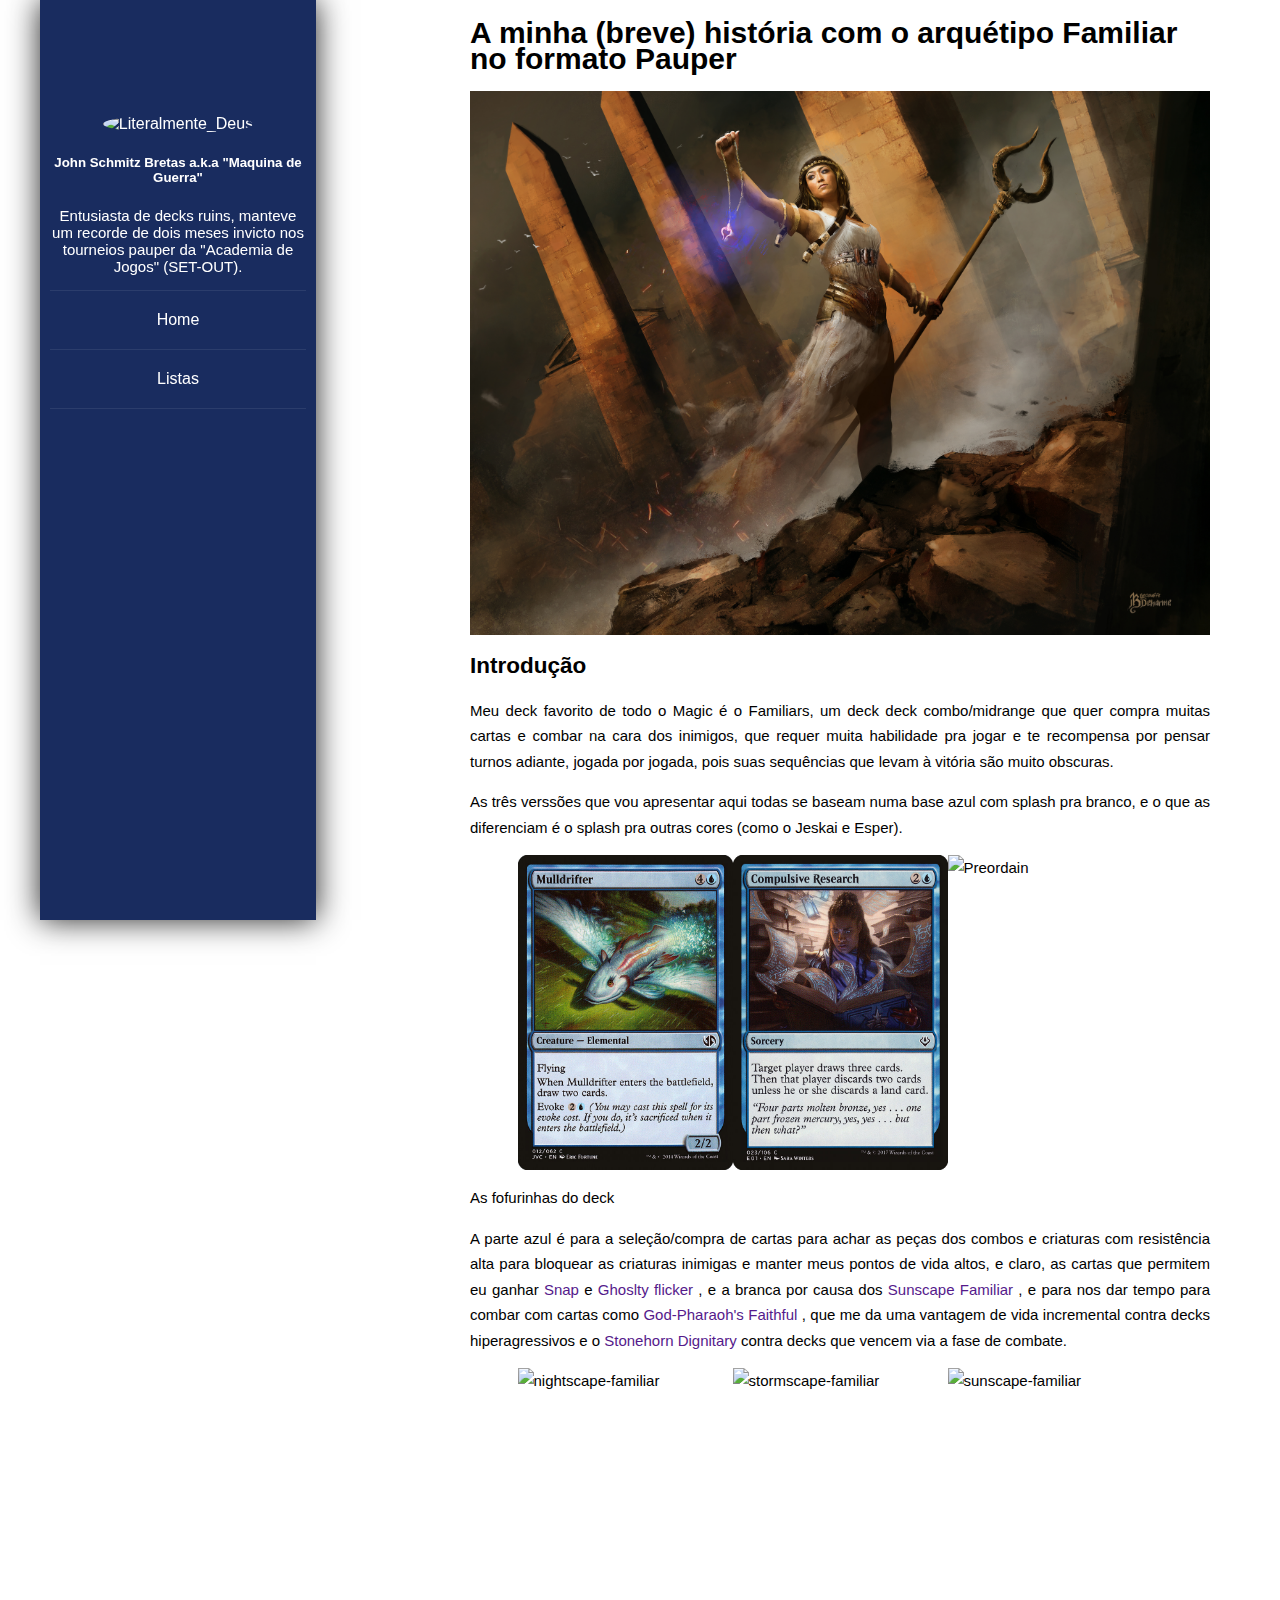
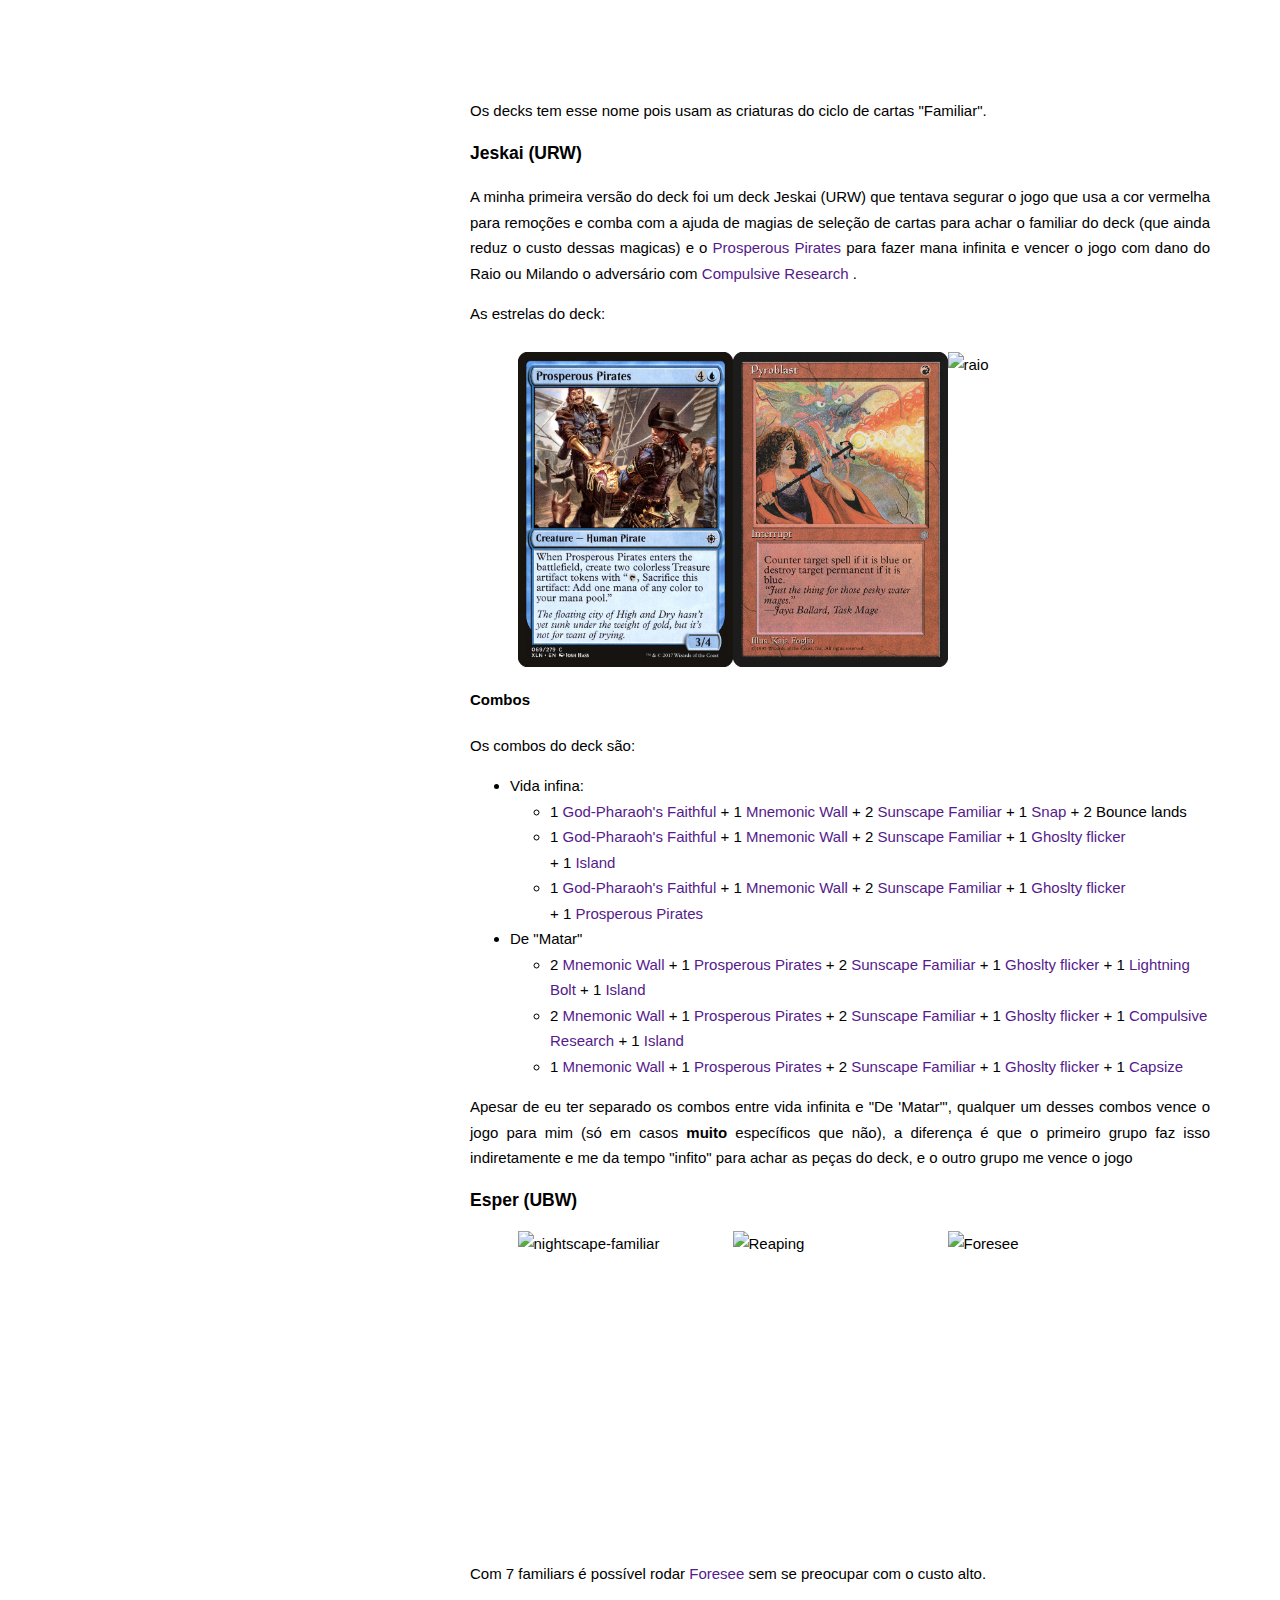
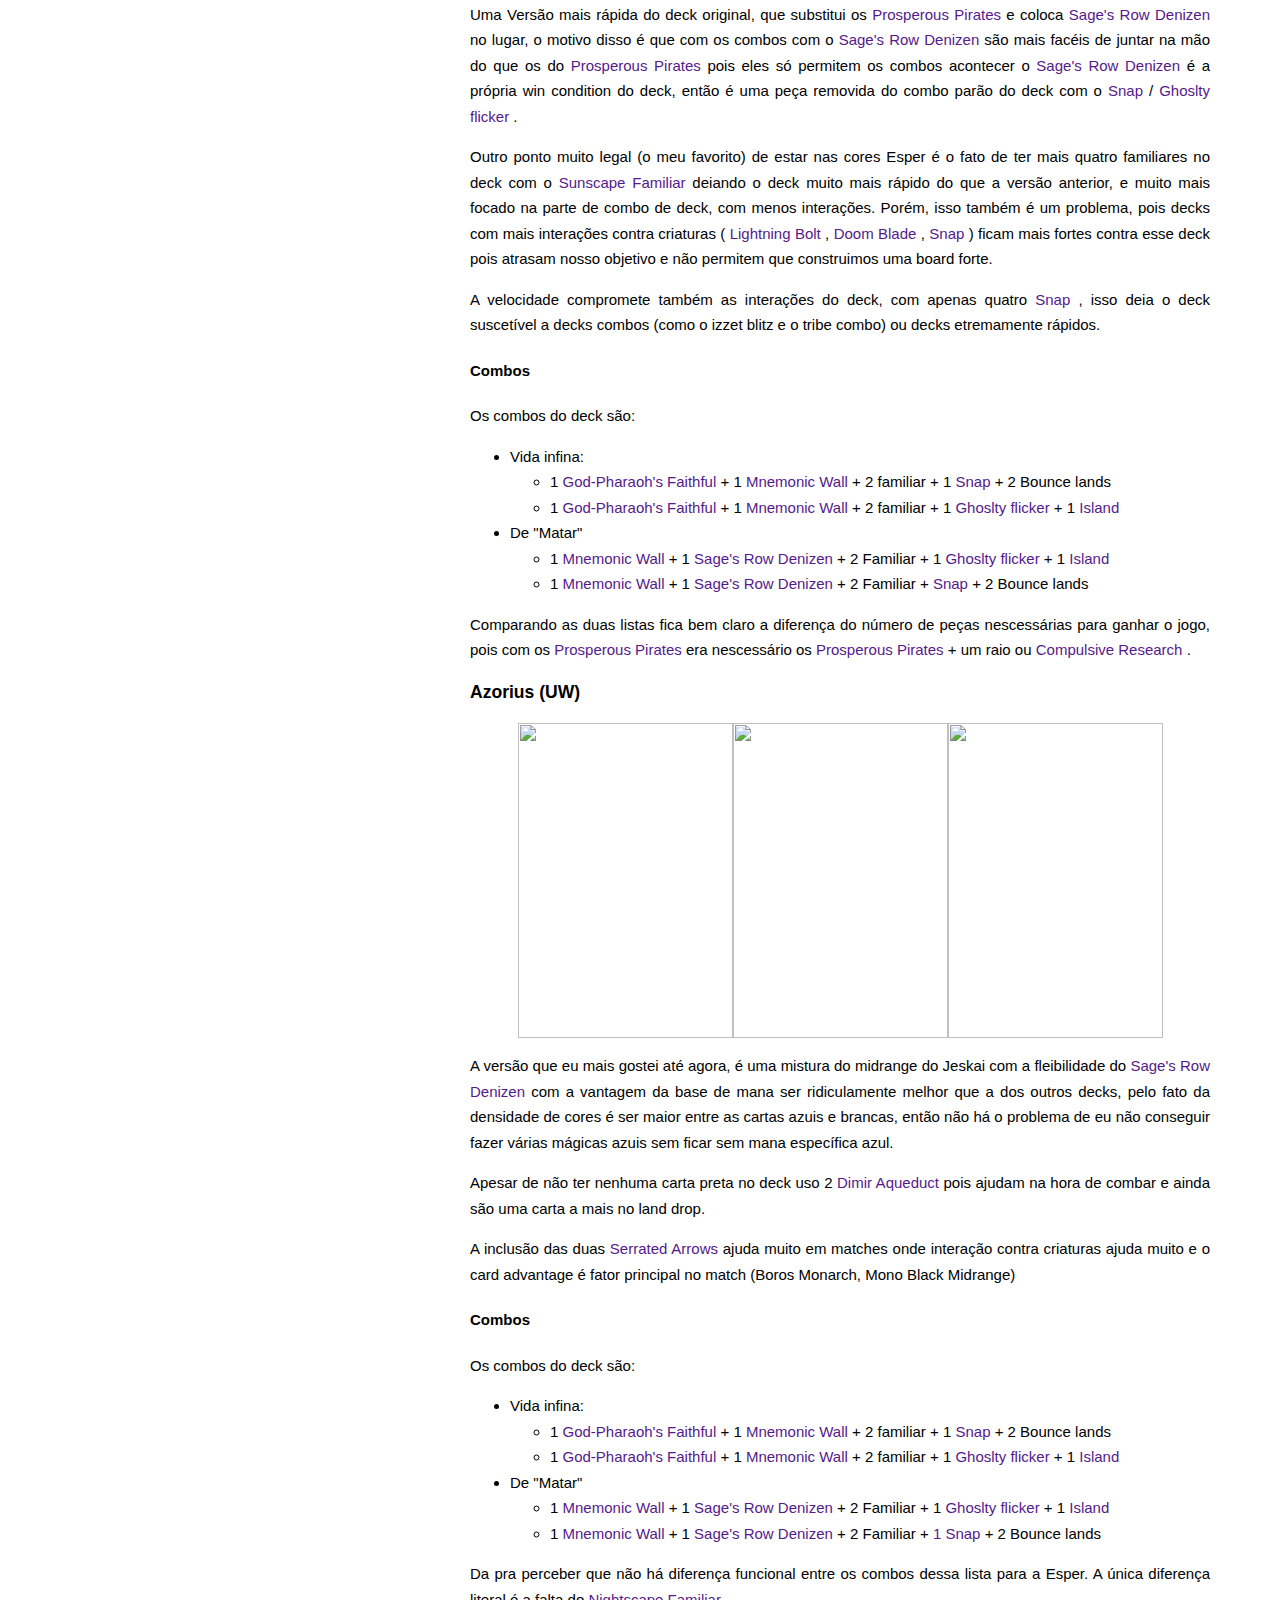
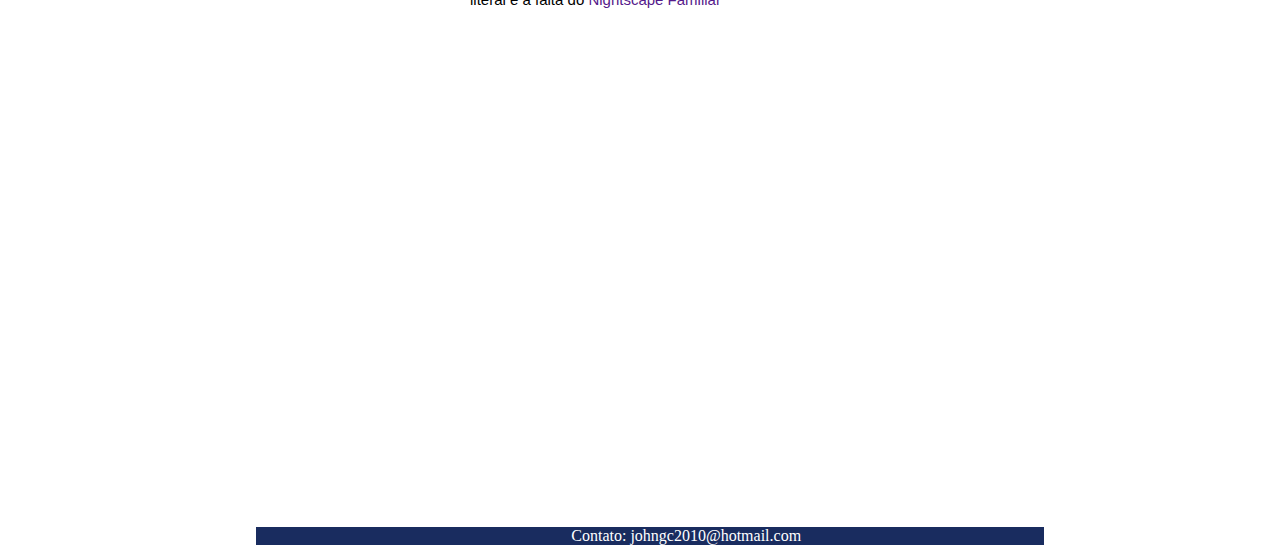
==== index.html @ dc5f7a70 "Add footer" ====
<!DOCTYPE html>
<html lang="pt-br">

<head>
    <meta charset="UTF-8">
    <link rel="stylesheet" href="CSS/estilo.css">
    <meta name="viewport" content="width=device-width, initial-scale=1.0">
    <title>Time-Line</title>
</head>

<body>
    <div id="background">
        <div id="container">
            <div id="menu">
                <div id="sobre">
                    <img src="Imagens/Literalmente_Deus.jpg" alt="Literalmente_Deus">
                    <h5>John Schmitz Bretas a.k.a "Maquina de Guerra"</h5>
                    <p>Entusiasta de decks ruins, manteve um recorde de dois meses invicto nos tourneios pauper da "Academia
                        de Jogos" (SET-OUT).</p>
                </div>
                <ul>
                    <li>
                        <a class="primeiro" href="Inde.html">Home</a>
                    </li>
                    <li>
                        <a href="Listas.html">Listas</a>
                    </li>
                </ul>
            </div>
            <div id="main">
                <h1>A minha (breve) história com o arquétipo Familiar no formato Pauper</h1>
                <div class="banner">
                    <img src="Imagens/Fiel_arte.jpg" alt="Fiel">
                </div>
                <h2>Introdução</h2>

                <p>
                    Meu deck favorito de todo o Magic é o Familiars, um deck deck combo/midrange que quer compra muitas cartas e combar na cara
                    dos inimigos, que requer muita habilidade pra jogar e te recompensa por pensar turnos adiante, jogada
                    por jogada, pois suas sequências que levam à vitória são muito obscuras.
                </p>
                <p>As três verssões que vou apresentar aqui todas se baseam numa base azul com splash pra branco, e o que as
                    diferenciam é o splash pra outras cores (como o Jeskai e Esper).
                </p>
                <div class="display-cartas">
                    <img src="Imagens/mulldrifter.jpg" alt="Mulldrifter">
                    <img src="Imagens/Compulsive_Research.jpg" alt="Compulsive_Research">
                    <img src="Imagens/Preordain.jpg" alt="Preordain">
                </div>
                <p>As fofurinhas do deck</p>
                <p>
                    A parte azul é para a seleção/compra de cartas para achar as peças dos combos e criaturas com resistência alta para bloquear
                    as criaturas inimigas e manter meus pontos de vida altos, e claro, as cartas que permitem eu ganhar
                    <a class="tooltip" href="">Snap
                        <span>
                            <img src="Imagens/Snap.jpg" alt="">
                        </span>
                    </a> e
                    <a class="tooltip" href="">Ghoslty flicker
                        <span>
                            <img src="Imagens/Ghostly_Flicker.jpg" alt="">
                        </span>
                    </a>, e a branca por causa dos
                    <a class="tooltip" href="">Sunscape Familiar
                        <span>
                            <img src="Imagens/sunscape-familiar.jpg" alt="">
                        </span>
                    </a>, e para nos dar tempo para combar com cartas como
                    <a class="tooltip" href="">God-Pharaoh's Faithful
                        <span>
                            <img src="Imagens/Fiel_carta.jpg" alt="">
                        </span>
                    </a> , que me da uma vantagem de vida incremental contra decks hiperagressivos e o
                    <a class="tooltip" href="">Stonehorn Dignitary
                        <span>
                            <img src="Imagens/StoneHorn.jpg" alt="">
                        </span>
                    </a> contra decks que vencem via a fase de combate.</p>
                </p>
                <div class="display-cartas">
                    <img src="Imagens/nightscape-familiar.jpg" alt="nightscape-familiar">
                    <img src="Imagens/stormscape-familiar.jpg" alt="stormscape-familiar">
                    <img src="Imagens/sunscape-familiar.jpg" alt="sunscape-familiar">
                </div>
                <p>Os decks tem esse nome pois usam as criaturas do ciclo de cartas "Familiar".</p>
                <h3>Jeskai (URW)</h3>
                <p>A minha primeira versão do deck foi um deck Jeskai (URW) que tentava segurar o jogo que usa a cor vermelha
                    para remoções e comba com a ajuda de magias de seleção de cartas para achar o familiar do deck (que ainda
                    reduz o custo dessas magicas) e o
                    <a class="tooltip" href="">Prosperous Pirates
                        <span>
                            <img src="Imagens/Prosperus.jpg" alt=""> </span>
                    </a>para fazer mana infinita e vencer o jogo com dano do Raio ou Milando o adversário com
                    <a class="tooltip" href="">Compulsive Research
                        <span>
                            <img src="Imagens/Compulsive_Research.jpg" alt=""> </span>
                    </a>.
                </p>

                As estrelas do deck:
                <br>
                <br>
                <div class="display-cartas">
                    <img src="Imagens/Prosperus.jpg" alt="Piratas">
                    <img src="Imagens/pyroblast.jpg" alt="pyroblast">
                    <img src="Imagens/Raio.jpg" alt="raio">
                </div>
                <h4>Combos</h4>
                <p>Os combos do deck são:</p>
                <ul>
                    <li>Vida infina:
                        <ul>
                            <li>
                                1
                                <a class="tooltip" href="">God-Pharaoh's Faithful
                                    <span>
                                        <img src="Imagens/Fiel_carta.jpg" alt="">
                                    </span>
                                </a> + 1
                                <a class="tooltip" href="">Mnemonic Wall
                                    <span>
                                        <img src="Imagens/mnemonic-wall.jpg" alt="">
                                    </span>
                                </a> + 2
                                <a class="tooltip" href="">Sunscape Familiar
                                    <span>
                                        <img src="Imagens/sunscape-familiar.jpg" alt="">
                                    </span>
                                </a> + 1
                                <a class="tooltip" href="">Snap
                                    <span>
                                        <img src="Imagens/Snap.jpg" alt="">
                                    </span>
                                </a> + 2 Bounce lands
                            </li>
                            <li>
                                1
                                <a class="tooltip" href="">God-Pharaoh's Faithful
                                    <span>
                                        <img src="Imagens/Fiel_carta.jpg" alt="">
                                    </span>
                                </a> + 1
                                <a class="tooltip" href="">Mnemonic Wall
                                    <span>
                                        <img src="Imagens/mnemonic-wall.jpg" alt="">
                                    </span>
                                </a> + 2
                                <a class="tooltip" href="">Sunscape Familiar
                                    <span>
                                        <img src="Imagens/sunscape-familiar.jpg" alt="">
                                    </span>
                                </a> + 1
                                <a class="tooltip" href="">Ghoslty flicker
                                    <span>
                                        <img src="Imagens/Ghostly_Flicker.jpg" alt="">
                                    </span>
                                </a>
                                <br>+ 1
                                <a class="tooltip" href="">Island
                                    <span>
                                        <img src="Imagens/island_rtr_carta.jpg" alt="">
                                    </span>
                                </a>
                            </li>
                            <li>
                                1
                                <a class="tooltip" href="">God-Pharaoh's Faithful
                                    <span>
                                        <img src="Imagens/Fiel_carta.jpg" alt="">
                                    </span>
                                </a> + 1
                                <a class="tooltip" href="">Mnemonic Wall
                                    <span>
                                        <img src="Imagens/mnemonic-wall.jpg" alt="">
                                    </span>
                                </a> + 2
                                <a class="tooltip" href="">Sunscape Familiar
                                    <span>
                                        <img src="Imagens/sunscape-familiar.jpg" alt="">
                                    </span>
                                </a> + 1
                                <a class="tooltip" href="">Ghoslty flicker
                                    <span>
                                        <img src="Imagens/Ghostly_Flicker.jpg" alt="">
                                    </span>
                                </a>
                                <br> + 1
                                <a class="tooltip" href="">Prosperous Pirates
                                    <span>
                                        <img src="Imagens/Prosperus.jpg" alt="">
                                    </span>
                                </a>
                            </li>
                        </ul>
                    </li>
                    <li>
                        De "Matar"
                        <ul>
                            <li>
                                2
                                <a class="tooltip" href="">Mnemonic Wall
                                    <span>
                                        <img src="Imagens/mnemonic-wall.jpg" alt=""> </span>
                                </a> + 1
                                <a class="tooltip" href="">Prosperous Pirates
                                    <span>
                                        <img src="Imagens/Prosperus.jpg" alt=""> </span>
                                </a>+ 2
                                <a class="tooltip" href="">Sunscape Familiar
                                    <span>
                                        <img src="Imagens/sunscape-familiar.jpg" alt="">
                                    </span>
                                </a> + 1
                                <a class="tooltip" href="">Ghoslty flicker
                                    <span>
                                        <img src="Imagens/Ghostly_Flicker.jpg" alt=""> </span>
                                </a> + 1
                                <a class="tooltip" href="">Lightning Bolt
                                    <span>
                                        <img src="Imagens/Raio.jpg" alt=""> </span>
                                </a> + 1
                                <a class="tooltip" href="">Island
                                    <span>
                                        <img src="Imagens/island_rtr_carta.jpg" alt=""> </span>
                                </a>
                            </li>
                            <li>
                                2
                                <a class="tooltip" href="">Mnemonic Wall
                                    <span>
                                        <img src="Imagens/mnemonic-wall.jpg" alt=""> </span>
                                </a> + 1
                                <a class="tooltip" href="">Prosperous Pirates
                                    <span>
                                        <img src="Imagens/Prosperus.jpg" alt=""> </span>
                                </a>+ 2
                                <a class="tooltip" href="">Sunscape Familiar
                                    <span>
                                        <img src="Imagens/sunscape-familiar.jpg" alt="">
                                    </span>
                                </a> + 1
                                <a class="tooltip" href="">Ghoslty flicker
                                    <span>
                                        <img src="Imagens/Ghostly_Flicker.jpg" alt=""> </span>
                                </a> + 1
                                <a class="tooltip" href="">Compulsive Research
                                    <span>
                                        <img src="Imagens/Compulsive_Research.jpg" alt=""> </span>
                                </a> + 1
                                <a class="tooltip" href="">Island
                                    <span>
                                        <img src="Imagens/island_rtr_carta.jpg" alt=""> </span>
                                </a>
                            </li>
                            <li>
                                1
                                <a class="tooltip" href="">Mnemonic Wall
                                    <span>
                                        <img src="Imagens/mnemonic-wall.jpg" alt=""> </span>
                                </a> + 1
                                <a class="tooltip" href="">Prosperous Pirates
                                    <span>
                                        <img src="Imagens/Prosperus.jpg" alt=""> </span>
                                </a>+ 2
                                <a class="tooltip" href="">Sunscape Familiar
                                    <span>
                                        <img src="Imagens/sunscape-familiar.jpg" alt="">
                                    </span>
                                </a> + 1
                                <a class="tooltip" href="">Ghoslty flicker
                                    <span>
                                        <img src="Imagens/Ghostly_Flicker.jpg" alt=""> </span>
                                </a> + 1
                                <a class="tooltip" href="">Capsize
                                    <span>
                                        <img src="Imagens/Capsize.jpg" alt=""> </span>
                                </a>
                            </li>
                        </ul>
                    </li>
                </ul>
                <p>Apesar de eu ter separado os combos entre vida infinita e "De 'Matar'", qualquer um desses combos vence o
                    jogo para mim (só em casos
                    <b>muito</b> específicos que não), a diferença é que o primeiro grupo faz isso indiretamente e me da tempo
                    "infito" para achar as peças do deck, e o outro grupo me vence o jogo
                </p>
                <h3>Esper (UBW)</h3>
                <div class="display-cartas">
                    <img src="Imagens/nightscape-familiar.jpg" alt="nightscape-familiar">
                    <img src="Imagens/Reaping the Graves.jpg" alt="Reaping">
                    <img src="Imagens/Foresee.jpg" alt="Foresee">
                </div>
                <p>Com 7 familiars é possível rodar
                    <a class="tooltip" href="">Foresee
                        <span>
                            <img src="Imagens/Foresee.jpg" alt=""> </span>
                    </a> sem se preocupar com o custo alto.</p>
                <p>Uma Versão mais rápida do deck original, que substitui os
                    <a class="tooltip" href="">Prosperous Pirates
                        <span>
                            <img src="Imagens/Prosperus.jpg" alt=""> </span>
                    </a>e coloca
                    <a class="tooltip" href="">Sage's Row Denizen
                        <span>
                            <img src="Imagens/Sage-row.jpg" alt=""> </span>
                    </a> no lugar, o motivo disso é que com os combos com o
                    <a class="tooltip" href="">Sage's Row Denizen
                        <span>
                            <img src="Imagens/Sage-row.jpg" alt=""> </span>
                    </a> são mais facéis de juntar na mão do que os do
                    <a class="tooltip" href="">Prosperous Pirates
                        <span>
                            <img src="Imagens/Prosperus.jpg" alt=""> </span>
                    </a> pois eles só permitem os combos acontecer o
                    <a class="tooltip" href="">Sage's Row Denizen
                        <span>
                            <img src="Imagens/Sage-row.jpg" alt=""> </span>
                    </a> é a própria win condition do deck, então é uma peça removida do combo parão do deck com o
                    <a class="tooltip" href="">Snap
                        <span>
                            <img src="Imagens/Snap.jpg" alt="">
                        </span>
                    </a>/
                    <a class="tooltip" href="">Ghoslty flicker
                        <span>
                            <img src="Imagens/Ghostly_Flicker.jpg" alt=""> </span>
                    </a>. </p>
                <p>Outro ponto muito legal (o meu favorito) de estar nas cores Esper é o fato de ter mais quatro familiares
                    no deck com o
                    <a class="tooltip" href="">Sunscape Familiar
                        <span>
                            <img src="Imagens/sunscape-familiar.jpg" alt="">
                        </span>
                    </a> deiando o deck muito mais rápido do que a versão anterior, e muito mais focado na parte de combo de deck,
                    com menos interações. Porém, isso também é um problema, pois decks com mais interações contra criaturas
                    (
                    <a class="tooltip" href="">Lightning Bolt
                        <span>
                            <img src="Imagens/Raio.jpg" alt=""> </span>
                    </a>,
                    <a class="tooltip" href="">Doom Blade
                        <span>
                            <img src="Imagens/doom-blade.jpg" alt="">
                        </span>
                    </a>,
                    <a class="tooltip" href="">Snap
                        <span>
                            <img src="Imagens/Snap.jpg" alt="">
                        </span>
                    </a>) ficam mais fortes contra esse deck pois atrasam nosso objetivo e não permitem que construimos uma board
                    forte.
                </p>
                <p>A velocidade compromete também as interações do deck, com apenas quatro
                    <a class="tooltip" href="">Snap
                        <span>
                            <img src="Imagens/Snap.jpg" alt="">
                        </span>
                    </a>, isso deia o deck suscetível a decks combos (como o izzet blitz e o tribe combo) ou decks etremamente
                    rápidos.
                </p>
                <h4>Combos</h4>
                <p>Os combos do deck são:</p>
                <ul>
                    <li>Vida infina:
                        <ul>
                            <li>
                                1
                                <a class="tooltip" href="">God-Pharaoh's Faithful
                                    <span>
                                        <img src="Imagens/Fiel_carta.jpg" alt=""> </span>
                                </a> + 1
                                <a class="tooltip" href="">Mnemonic Wall
                                    <span>
                                        <img src="Imagens/mnemonic-wall.jpg" alt=""> </span>
                                </a> + 2 familiar + 1
                                <a class="tooltip" href="">Snap
                                    <span>
                                        <img src="Imagens/Snap.jpg" alt="">
                                    </span>
                                </a> + 2 Bounce lands
                            </li>
                            <li>
                                1
                                <a class="tooltip" href="">God-Pharaoh's Faithful
                                    <span>
                                        <img src="Imagens/Fiel_carta.jpg" alt=""> </span>
                                </a> + 1
                                <a class="tooltip" href="">Mnemonic Wall
                                    <span>
                                        <img src="Imagens/mnemonic-wall.jpg" alt=""> </span>
                                </a> + 2 familiar + 1
                                <a class="tooltip" href="">Ghoslty flicker
                                    <span>
                                        <img src="Imagens/Ghostly_Flicker.jpg" alt=""> </span>
                                </a> + 1
                                <a class="tooltip" href="">Island
                                    <span>
                                        <img src="Imagens/island_rtr_carta.jpg" alt=""> </span>
                                </a>
                            </li>
                        </ul>
                    </li>
                    <li>
                        De "Matar"
                        <ul>
                            <li>
                                1
                                <a class="tooltip" href="">Mnemonic Wall
                                    <span>
                                        <img src="Imagens/mnemonic-wall.jpg" alt=""> </span>
                                </a> + 1
                                <a class="tooltip" href="">Sage's Row Denizen
                                    <span>
                                        <img src="Imagens/Sage-row.jpg" alt=""> </span>
                                </a> + 2 Familiar + 1
                                <a class="tooltip" href="">Ghoslty flicker
                                    <span>
                                        <img src="Imagens/Ghostly_Flicker.jpg" alt=""> </span>
                                </a> + 1
                                <a class="tooltip" href="">Island
                                    <span>
                                        <img src="Imagens/island_rtr_carta.jpg" alt=""> </span>
                                </a>
                            </li>
                            <li>
                                1
                                <a class="tooltip" href="">Mnemonic Wall
                                    <span>
                                        <img src="Imagens/mnemonic-wall.jpg" alt=""> </span>
                                </a> + 1
                                <a class="tooltip" href="">Sage's Row Denizen
                                    <span>
                                        <img src="Imagens/Sage-row.jpg" alt=""> </span>
                                </a> + 2 Familiar +
                                <a class="tooltip" href="">Snap
                                    <span>
                                        <img src="Imagens/Snap.jpg" alt="">
                                    </span>
                                </a> + 2 Bounce lands
                            </li>
                        </ul>
                    </li>
                </ul>
                <p>Comparando as duas listas fica bem claro a diferença do número de peças nescessárias para ganhar o jogo,
                    pois com os
                    <a class="tooltip" href="">Prosperous Pirates
                        <span>
                            <img src="Imagens/Prosperus.jpg" alt=""> </span>
                    </a> era nescessário os
                    <a class="tooltip" href="">Prosperous Pirates
                        <span>
                            <img src="Imagens/Prosperus.jpg" alt=""> </span>
                    </a> + um raio ou
                    <a class="tooltip" href="">Compulsive Research
                        <span>
                            <img src="Imagens/Compulsive_Research.jpg" alt=""> </span>
                    </a>.</p>
                <h3>Azorius (UW)</h3>
                <div class="display-cartas">
                    <img src="Imagens/Fiel_carta.jpg" alt="">
                    <img src="Imagens/Serrated Arrows.jpg" alt="">
                    <img src="Imagens/Brainstorm.jpg" alt="">
                </div>
                <p>
                    A versão que eu mais gostei até agora, é uma mistura do midrange do Jeskai com a fleibilidade do
                    <a class="tooltip" href="">Sage's Row Denizen
                        <span>
                            <img src="Imagens/Sage-row.jpg" alt=""> </span>
                    </a> com a vantagem da base de mana ser ridiculamente melhor que a dos outros decks, pelo fato da densidade
                    de cores é ser maior entre as cartas azuis e brancas, então não há o problema de eu não conseguir fazer
                    várias mágicas azuis sem ficar sem mana específica azul.
                </p>
                <p>Apesar de não ter nenhuma carta preta no deck uso 2
                    <a class="tooltip" href="">Dimir Aqueduct
                        <span>
                            <img src="Imagens/Dimir Aqueduct.jpg" alt=""> </span>
                    </a> pois ajudam na hora de combar e ainda são uma carta a mais no land drop.
                </p>
                <p>A inclusão das duas
                    <a class="tooltip" href="">Serrated Arrows
                        <span>
                            <img src="Imagens/Serrated Arrows.jpg" alt=""> </span>
                    </a> ajuda muito em matches onde interação contra criaturas ajuda muito e o card advantage é fator principal
                    no match (Boros Monarch, Mono Black Midrange)</p>
                <h4>Combos</h4>
                <p>Os combos do deck são: </p>
                <ul>
                    <li>Vida infina:
                        <ul>
                            <li>
                                1
                                <a class="tooltip" href="">God-Pharaoh's Faithful
                                    <span>
                                        <img src="Imagens/Fiel_carta.jpg" alt=""> </span>
                                </a> + 1
                                <a class="tooltip" href="">Mnemonic Wall
                                    <span>
                                        <img src="Imagens/mnemonic-wall.jpg" alt=""> </span>
                                </a> + 2 familiar + 1
                                <a class="tooltip" href="">Snap
                                    <span>
                                        <img src="Imagens/Snap.jpg" alt="">
                                    </span>
                                </a> + 2 Bounce lands
                            </li>
                            <li>
                                1
                                <a class="tooltip" href="">God-Pharaoh's Faithful
                                    <span>
                                        <img src="Imagens/Fiel_carta.jpg" alt=""> </span>
                                </a> + 1
                                <a class="tooltip" href="">Mnemonic Wall
                                    <span>
                                        <img src="Imagens/mnemonic-wall.jpg" alt=""> </span>
                                </a> + 2 familiar + 1
                                <a class="tooltip" href="">Ghoslty flicker
                                    <span>
                                        <img src="Imagens/Ghostly_Flicker.jpg" alt=""> </span>
                                </a> + 1
                                <a class="tooltip" href="">Island
                                    <span>
                                        <img src="Imagens/island_rtr_carta.jpg" alt=""> </span>
                                </a>
                            </li>
                        </ul>
                    </li>
                    <li>
                        De "Matar"
                        <ul>
                            <li>
                                1
                                <a class="tooltip" href="">Mnemonic Wall
                                    <span>
                                        <img src="Imagens/mnemonic-wall.jpg" alt=""> </span>
                                </a> + 1
                                <a class="tooltip" href="">Sage's Row Denizen
                                    <span>
                                        <img src="Imagens/Sage-row.jpg" alt=""> </span>
                                </a> + 2 Familiar + 1
                                <a class="tooltip" href="">Ghoslty flicker
                                    <span>
                                        <img src="Imagens/Ghostly_Flicker.jpg" alt=""> </span>
                                </a> + 1
                                <a class="tooltip" href="">Island
                                    <span>
                                        <img src="Imagens/island_rtr_carta.jpg" alt=""> </span>
                                </a>
                            </li>
                            <li>
                                1
                                <a class="tooltip" href="">Mnemonic Wall
                                    <span>
                                        <img src="Imagens/mnemonic-wall.jpg" alt=""> </span>
                                </a> + 1
                                <a class="tooltip" href="">Sage's Row Denizen
                                    <span>
                                        <img src="Imagens/Sage-row.jpg" alt=""> </span>
                                </a> + 2 Familiar +
                                <a class="tooltip" href="">1 Snap
                                    <span>
                                        <img src="Imagens/Snap.jpg" alt="">
                                    </span>
                                </a> + 2 Bounce lands
                            </li>
                        </ul>
                    </li>
                </ul>
                <p>Da pra perceber que não há diferença funcional entre os combos dessa lista para a Esper. A única diferença
                    literal é a falta do
                    <a class="tooltip" href="">Nightscape Familiar
                        <span>
                            <img src="Imagens/nightscape-familiar.jpg" alt=""> </span>
                    </a>
                </p>

            </div>

        </div>
        <footer>
            <span>Contato: johngc2010@hotmail.com</span>
        </footer>
    </div>

</body>

</html>
---- CSS/estilo.css ----
body,
html {
    margin: 0;
    padding: 0;
}

#background {
    background: url("../Imagens/island_rtr.jpg");
    background-attachment: fixed;
    z-index: 1;
    position: relative;
}

#menu {
    background: #192c5f;
    width: 20%;
    padding: 10px;
    height: 100%;
    position: fixed;
    box-shadow: 0 0 30px rgb(36, 36, 36);
    z-index: 5;
}

#menu ul {
    list-style-type: none;
    margin: 0;
    padding: 0;
    overflow: hidden;
}

#menu ul li a {
    display: block;
    text-decoration: none;
    text-align: center;
    padding: 20px 20px 20px 20px;
    color: white;
    border-bottom: rgba(255, 255, 255, 0.082) solid 1px;
    font-family: 'Encode Sans Condensed', sans-serif;
}

#menu ul li a:hover {
    background: #344b8d;
}

#container {
    overflow: hidden;
    margin: 0 auto;
    width: 1200px;
    height: 100%;
    display: flex;
    flex-flow: row nowrap;
    z-index: 2;
}

#main {
    width: 100%;
    background: #ffffff;
    padding-left: 430px;
    padding-right: 30px;
    font-family: 'Encode Sans Condensed', sans-serif;
    position: static;
    box-shadow: 0 0 20px black;
    line-height: 1.7em;
    font-size: 15px;
    z-index: 3;
    height: 100%;
    padding-bottom: 500px;
}

#main p {
    text-align: justify;
}

#sobre {
    justify-content: center;
    font-family: 'Encode Sans Codensed', sans-serif;
    color: white;
    text-align: center;
}

#sobre p {
    font-size: 15px;
}

#sobre img {
    width: 150px;
    height: 150px;
    margin-top: 105px;
    border-radius: 50%;
}

.display-cartas {
    display: flex;
    flex-wrap: nowrap;
    justify-content: center;
}

.display-cartas img {
    width: 215px;
    height: 315px;
}

.banner {
    justify-content: center;
    display: flex;
}

.banner img {
    width: 100%;
    height: 100%;
}

.tooltip {
    text-decoration: none;
    position: relative;
}

.tooltip span {
    display: none;
    display: none;
    -moz-border-radius: 6px;
    -webkit-border-radius: 6px;
    border-radius: 6px;
    color: black;
    background: white;
    position: absolute;
}

.tooltip span img {
    width: 215px;
    height: 315px;
}

.tooltip:hover span {
    display: block;
    position: absolute;
    top: 0;
    left: 0;
    width: auto;
    max-width: 320px;
    min-height: 128px;
    border: 1px solid black;
    margin-top: 12px;
    margin-left: -130px;
    overflow: hidden;
    padding: 8px;
    z-index: 100;
}

.primeiro {
    border-top: rgba(255, 255, 255, 0.082) solid 1px;
}
footer{
    z-index: 4;
    width: 61.579%;
    color:white;
    background: #192c5f;
    margin-left: 20%;
    justify-content: center;

}
footer span{
    margin-left: 40%;
}
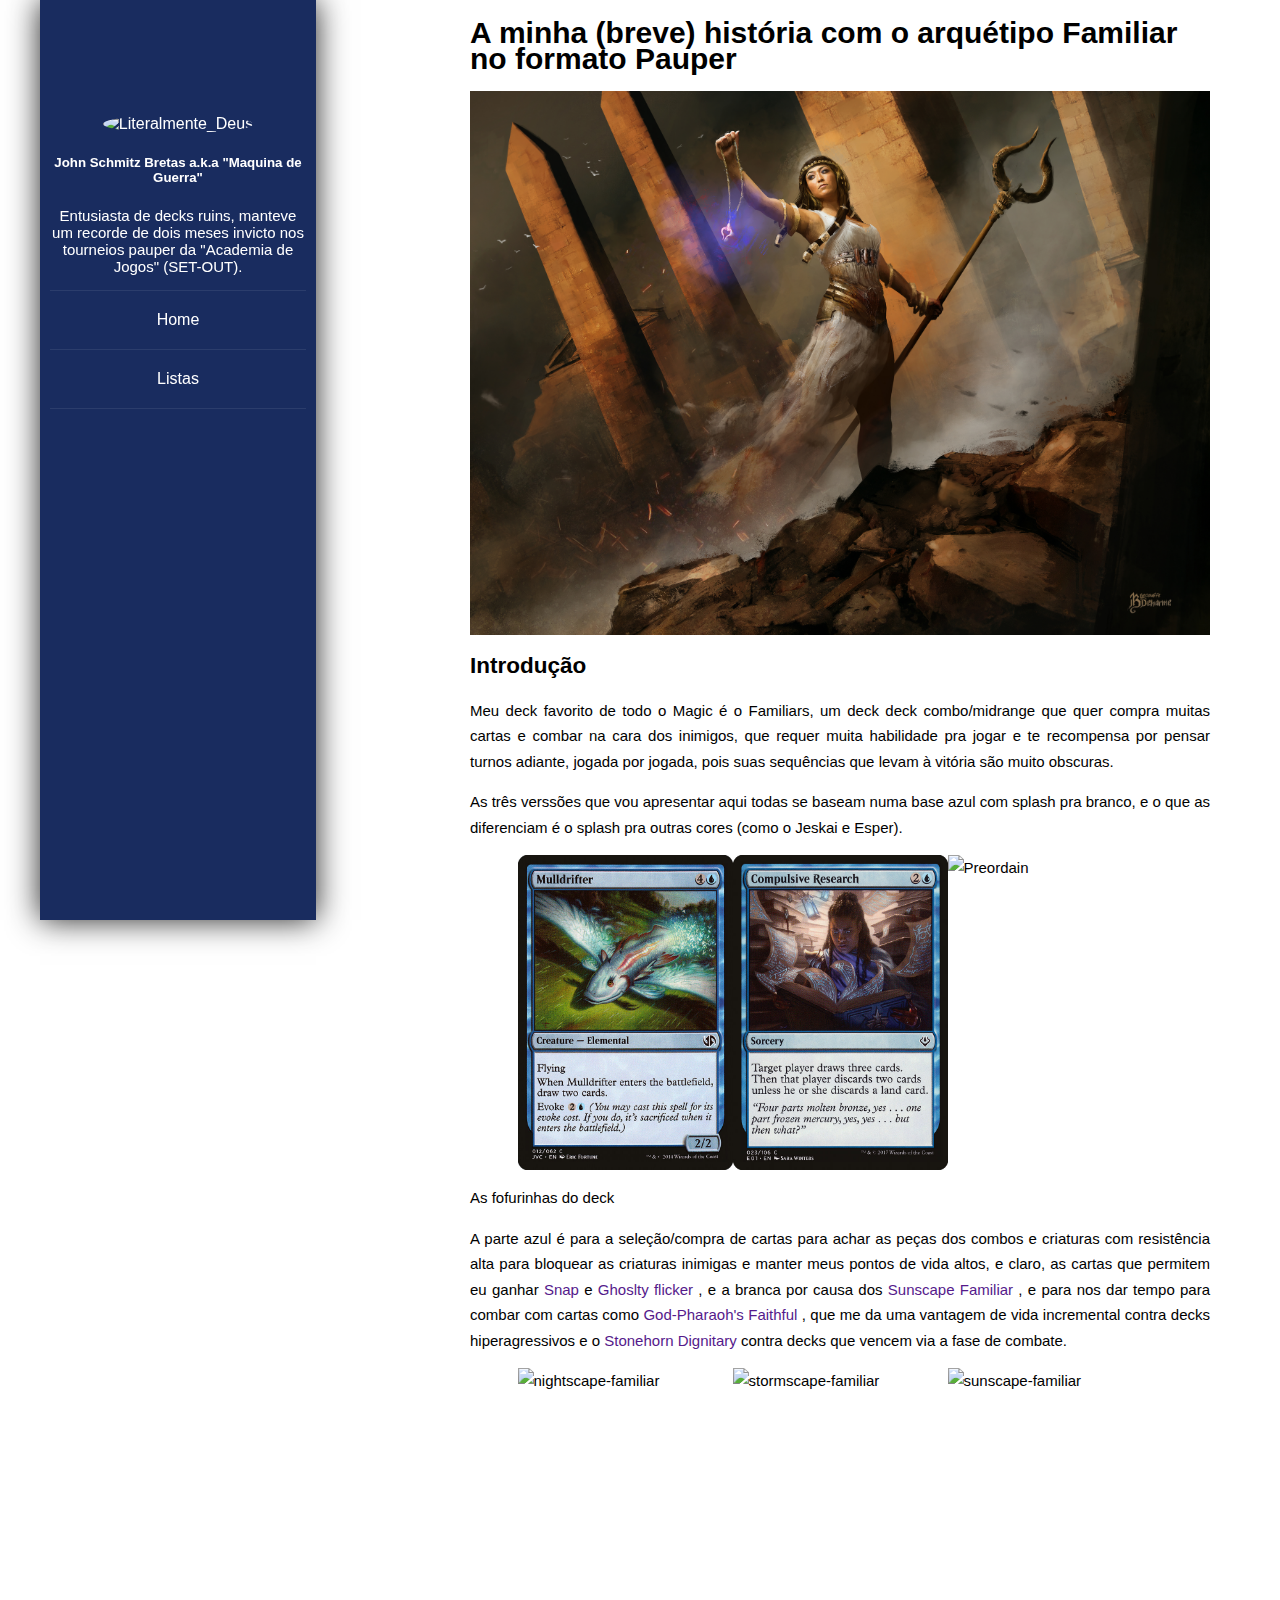
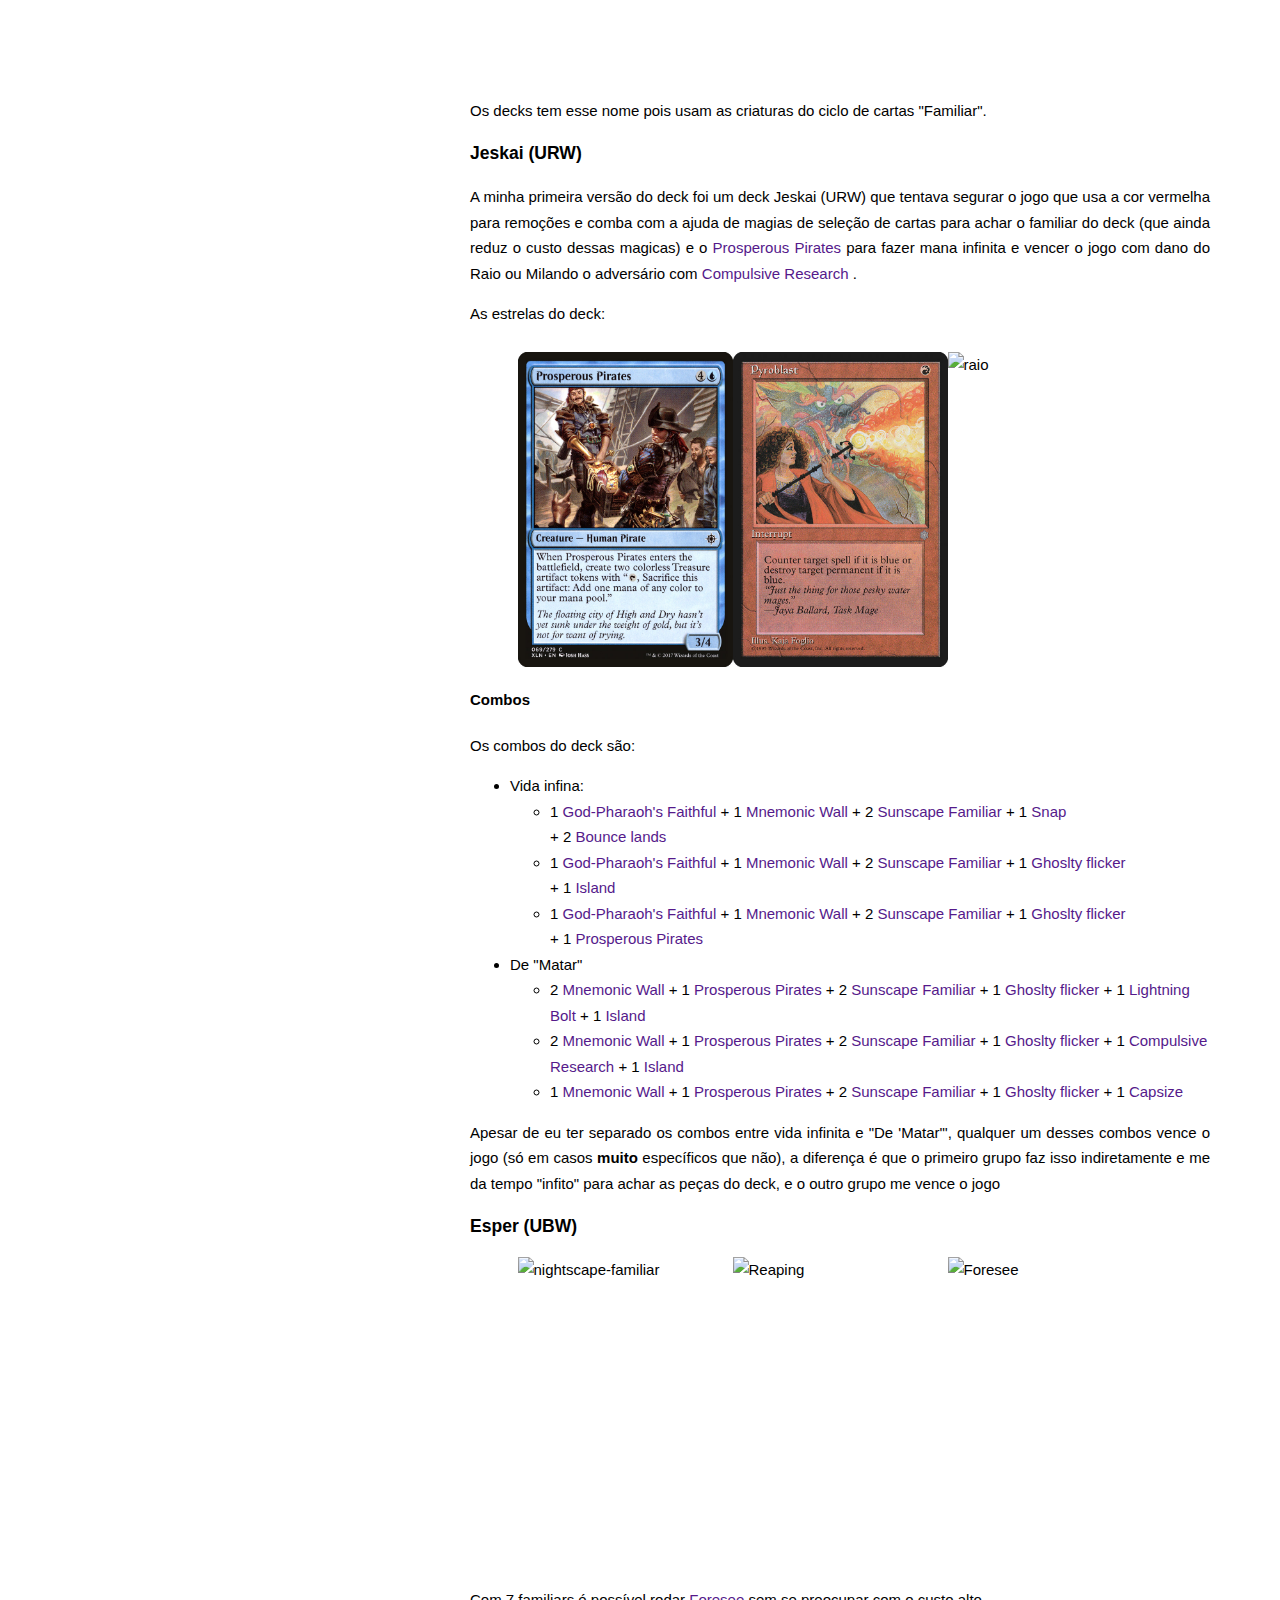
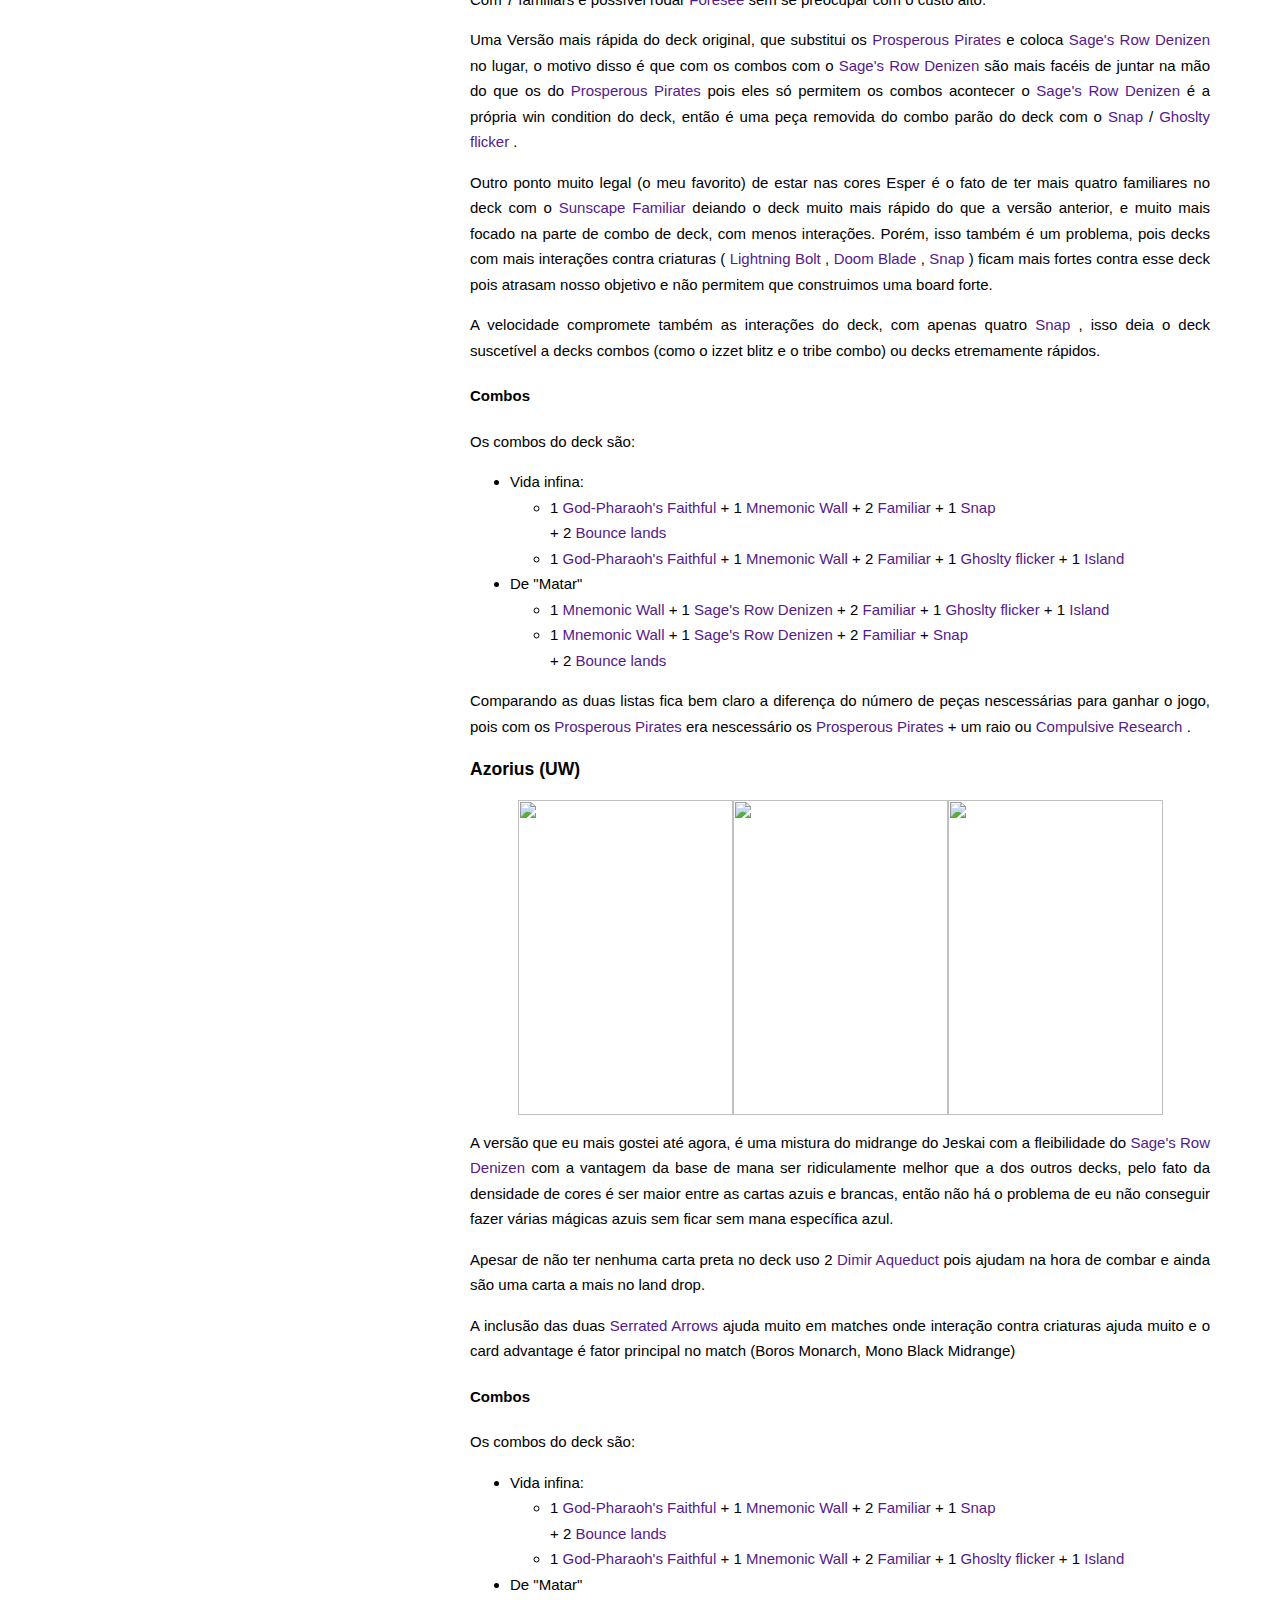
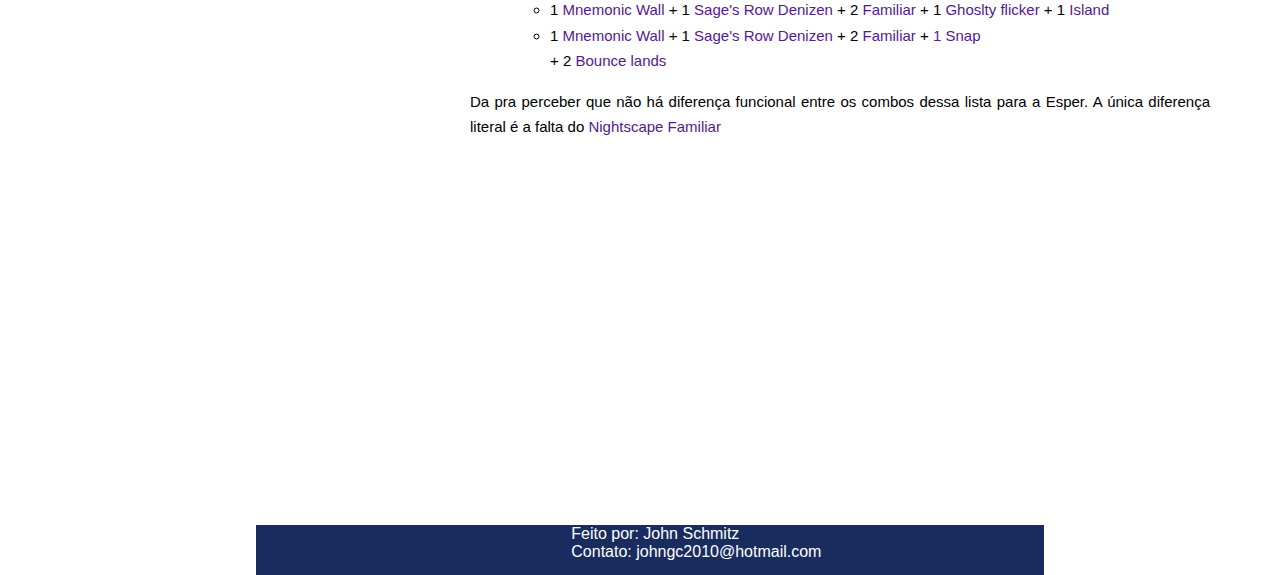
==== commit fcdf9616: "Lista final e Footer" ====
--- a/index.html
+++ b/index.html
@@ -20,7 +20,7 @@
                 </div>
                 <ul>
                     <li>
-                        <a class="primeiro" href="Inde.html">Home</a>
+                        <a class="primeiro" href="Index.html">Home</a>
                     </li>
                     <li>
                         <a href="Listas.html">Listas</a>
@@ -131,7 +131,14 @@
                                     <span>
                                         <img src="Imagens/Snap.jpg" alt="">
                                     </span>
-                                </a> + 2 Bounce lands
+                                </a>
+                                <br>+ 2
+                                <a class="tooltip" href="">Bounce lands
+                                    <span>
+                                        <img src="Imagens/Azorius-Chancery.jpg" alt="">
+                                        <img src="Imagens/Izzet Boilerworks.jpg" alt=""> </span>
+                                    </span>
+                                </a>
                             </li>
                             <li>
                                 1
@@ -280,7 +287,7 @@
                     </li>
                 </ul>
                 <p>Apesar de eu ter separado os combos entre vida infinita e "De 'Matar'", qualquer um desses combos vence o
-                    jogo para mim (só em casos
+                    jogo (só em casos
                     <b>muito</b> específicos que não), a diferença é que o primeiro grupo faz isso indiretamente e me da tempo
                     "infito" para achar as peças do deck, e o outro grupo me vence o jogo
                 </p>
@@ -372,12 +379,25 @@
                                 <a class="tooltip" href="">Mnemonic Wall
                                     <span>
                                         <img src="Imagens/mnemonic-wall.jpg" alt=""> </span>
-                                </a> + 2 familiar + 1
+                                </a> + 2
+                                <a class="tooltip" href="">Familiar
+                                    <span>
+                                        <img src="Imagens/nightscape-familiar.jpg" alt="nightscape-familiar">
+                                        <img src="Imagens/sunscape-familiar.jpg" alt="sunscape-familiar">
+                                    </span>
+                                </a> + 1
                                 <a class="tooltip" href="">Snap
                                     <span>
                                         <img src="Imagens/Snap.jpg" alt="">
                                     </span>
-                                </a> + 2 Bounce lands
+                                </a>
+                                <br>+ 2
+                                <a class="tooltip" href="">Bounce lands
+                                    <span>
+                                        <img src="Imagens/Azorius-Chancery.jpg" alt="">
+                                        <img src="Imagens/Dimir Aqueduct.jpg" alt=""> </span>
+                                    </span>
+                                </a>
                             </li>
                             <li>
                                 1
@@ -388,7 +408,13 @@
                                 <a class="tooltip" href="">Mnemonic Wall
                                     <span>
                                         <img src="Imagens/mnemonic-wall.jpg" alt=""> </span>
-                                </a> + 2 familiar + 1
+                                </a> + 2
+                                <a class="tooltip" href="">Familiar
+                                    <span>
+                                        <img src="Imagens/nightscape-familiar.jpg" alt="nightscape-familiar">
+                                        <img src="Imagens/sunscape-familiar.jpg" alt="sunscape-familiar">
+                                    </span>
+                                </a> + 1
                                 <a class="tooltip" href="">Ghoslty flicker
                                     <span>
                                         <img src="Imagens/Ghostly_Flicker.jpg" alt=""> </span>
@@ -412,7 +438,13 @@
                                 <a class="tooltip" href="">Sage's Row Denizen
                                     <span>
                                         <img src="Imagens/Sage-row.jpg" alt=""> </span>
-                                </a> + 2 Familiar + 1
+                                </a> + 2
+                                <a class="tooltip" href="">Familiar
+                                    <span>
+                                        <img src="Imagens/nightscape-familiar.jpg" alt="nightscape-familiar">
+                                        <img src="Imagens/sunscape-familiar.jpg" alt="sunscape-familiar">
+                                    </span>
+                                </a> + 1
                                 <a class="tooltip" href="">Ghoslty flicker
                                     <span>
                                         <img src="Imagens/Ghostly_Flicker.jpg" alt=""> </span>
@@ -431,12 +463,25 @@
                                 <a class="tooltip" href="">Sage's Row Denizen
                                     <span>
                                         <img src="Imagens/Sage-row.jpg" alt=""> </span>
-                                </a> + 2 Familiar +
+                                </a> + 2
+                                <a class="tooltip" href="">Familiar
+                                    <span>
+                                        <img src="Imagens/nightscape-familiar.jpg" alt="nightscape-familiar">
+                                        <img src="Imagens/sunscape-familiar.jpg" alt="sunscape-familiar">
+                                    </span>
+                                </a> +
                                 <a class="tooltip" href="">Snap
                                     <span>
                                         <img src="Imagens/Snap.jpg" alt="">
                                     </span>
-                                </a> + 2 Bounce lands
+                                </a>
+                                <br> + 2
+                                <a class="tooltip" href="">Bounce lands
+                                    <span>
+                                        <img src="Imagens/Azorius-Chancery.jpg" alt="">
+                                        <img src="Imagens/Dimir Aqueduct.jpg" alt=""> </span>
+                                    </span>
+                                </a>
                             </li>
                         </ul>
                     </li>
@@ -496,12 +541,25 @@
                                 <a class="tooltip" href="">Mnemonic Wall
                                     <span>
                                         <img src="Imagens/mnemonic-wall.jpg" alt=""> </span>
-                                </a> + 2 familiar + 1
+                                </a> + 2
+                                <a class="tooltip" href="">Familiar
+                                    <span>
+                                        <img src="Imagens/nightscape-familiar.jpg" alt="nightscape-familiar">
+                                        <img src="Imagens/sunscape-familiar.jpg" alt="sunscape-familiar">
+                                    </span>
+                                </a> + 1
                                 <a class="tooltip" href="">Snap
                                     <span>
                                         <img src="Imagens/Snap.jpg" alt="">
                                     </span>
-                                </a> + 2 Bounce lands
+                                </a>
+                                <br> + 2
+                                <a class="tooltip" href="">Bounce lands
+                                    <span>
+                                        <img src="Imagens/Azorius-Chancery.jpg" alt="">
+                                        <img src="Imagens/Dimir Aqueduct.jpg" alt=""> </span>
+                                    </span>
+                                </a>
                             </li>
                             <li>
                                 1
@@ -512,7 +570,13 @@
                                 <a class="tooltip" href="">Mnemonic Wall
                                     <span>
                                         <img src="Imagens/mnemonic-wall.jpg" alt=""> </span>
-                                </a> + 2 familiar + 1
+                                </a> + 2
+                                <a class="tooltip" href="">Familiar
+                                    <span>
+                                        <img src="Imagens/nightscape-familiar.jpg" alt="nightscape-familiar">
+                                        <img src="Imagens/sunscape-familiar.jpg" alt="sunscape-familiar">
+                                    </span>
+                                </a> + 1
                                 <a class="tooltip" href="">Ghoslty flicker
                                     <span>
                                         <img src="Imagens/Ghostly_Flicker.jpg" alt=""> </span>
@@ -536,7 +600,13 @@
                                 <a class="tooltip" href="">Sage's Row Denizen
                                     <span>
                                         <img src="Imagens/Sage-row.jpg" alt=""> </span>
-                                </a> + 2 Familiar + 1
+                                </a> + 2
+                                <a class="tooltip" href="">Familiar
+                                    <span>
+                                        <img src="Imagens/nightscape-familiar.jpg" alt="nightscape-familiar">
+                                        <img src="Imagens/sunscape-familiar.jpg" alt="sunscape-familiar">
+                                    </span>
+                                </a> + 1
                                 <a class="tooltip" href="">Ghoslty flicker
                                     <span>
                                         <img src="Imagens/Ghostly_Flicker.jpg" alt=""> </span>
@@ -555,12 +625,25 @@
                                 <a class="tooltip" href="">Sage's Row Denizen
                                     <span>
                                         <img src="Imagens/Sage-row.jpg" alt=""> </span>
-                                </a> + 2 Familiar +
+                                </a> + 2
+                                <a class="tooltip" href="">Familiar
+                                    <span>
+                                        <img src="Imagens/nightscape-familiar.jpg" alt="nightscape-familiar">
+                                        <img src="Imagens/sunscape-familiar.jpg" alt="sunscape-familiar">
+                                    </span>
+                                </a> +
                                 <a class="tooltip" href="">1 Snap
                                     <span>
                                         <img src="Imagens/Snap.jpg" alt="">
                                     </span>
-                                </a> + 2 Bounce lands
+                                </a>
+                                <br> + 2
+                                <a class="tooltip" href="">Bounce lands
+                                    <span>
+                                        <img src="Imagens/Azorius-Chancery.jpg" alt="">
+                                        <img src="Imagens/Dimir Aqueduct.jpg" alt=""> </span>
+                                    </span>
+                                </a>
                             </li>
                         </ul>
                     </li>
@@ -577,7 +660,11 @@
 
         </div>
         <footer>
-            <span>Contato: johngc2010@hotmail.com</span>
+            <span>Feito por: John Schmitz
+                <br>
+            </span>
+            <span>Contato: johngc2010@hotmail.com
+            </span>
         </footer>
     </div>
 
--- a/CSS/estilo.css
+++ b/CSS/estilo.css
@@ -64,7 +64,7 @@
     font-size: 15px;
     z-index: 3;
     height: 100%;
-    padding-bottom: 500px;
+    padding-bottom: 370px;
 }
 
 #main p {
@@ -117,7 +117,6 @@
 
 .tooltip span {
     display: none;
-    display: none;
     -moz-border-radius: 6px;
     -webkit-border-radius: 6px;
     border-radius: 6px;
@@ -132,16 +131,16 @@
 }
 
 .tooltip:hover span {
-    display: block;
+    display: flex;
     position: absolute;
     top: 0;
     left: 0;
     width: auto;
-    max-width: 320px;
+    max-width: 100000px;
     min-height: 128px;
     border: 1px solid black;
     margin-top: 12px;
-    margin-left: -130px;
+    margin-left: -100px;
     overflow: hidden;
     padding: 8px;
     z-index: 100;
@@ -157,8 +156,13 @@
     background: #192c5f;
     margin-left: 20%;
     justify-content: center;
-
+    height: 50px;
+    font-family: 'Hind', sans-serif;
 }
 footer span{
     margin-left: 40%;
+}
+.decklist ul{
+    list-style-type: none;
+    font-weight: bold;
 }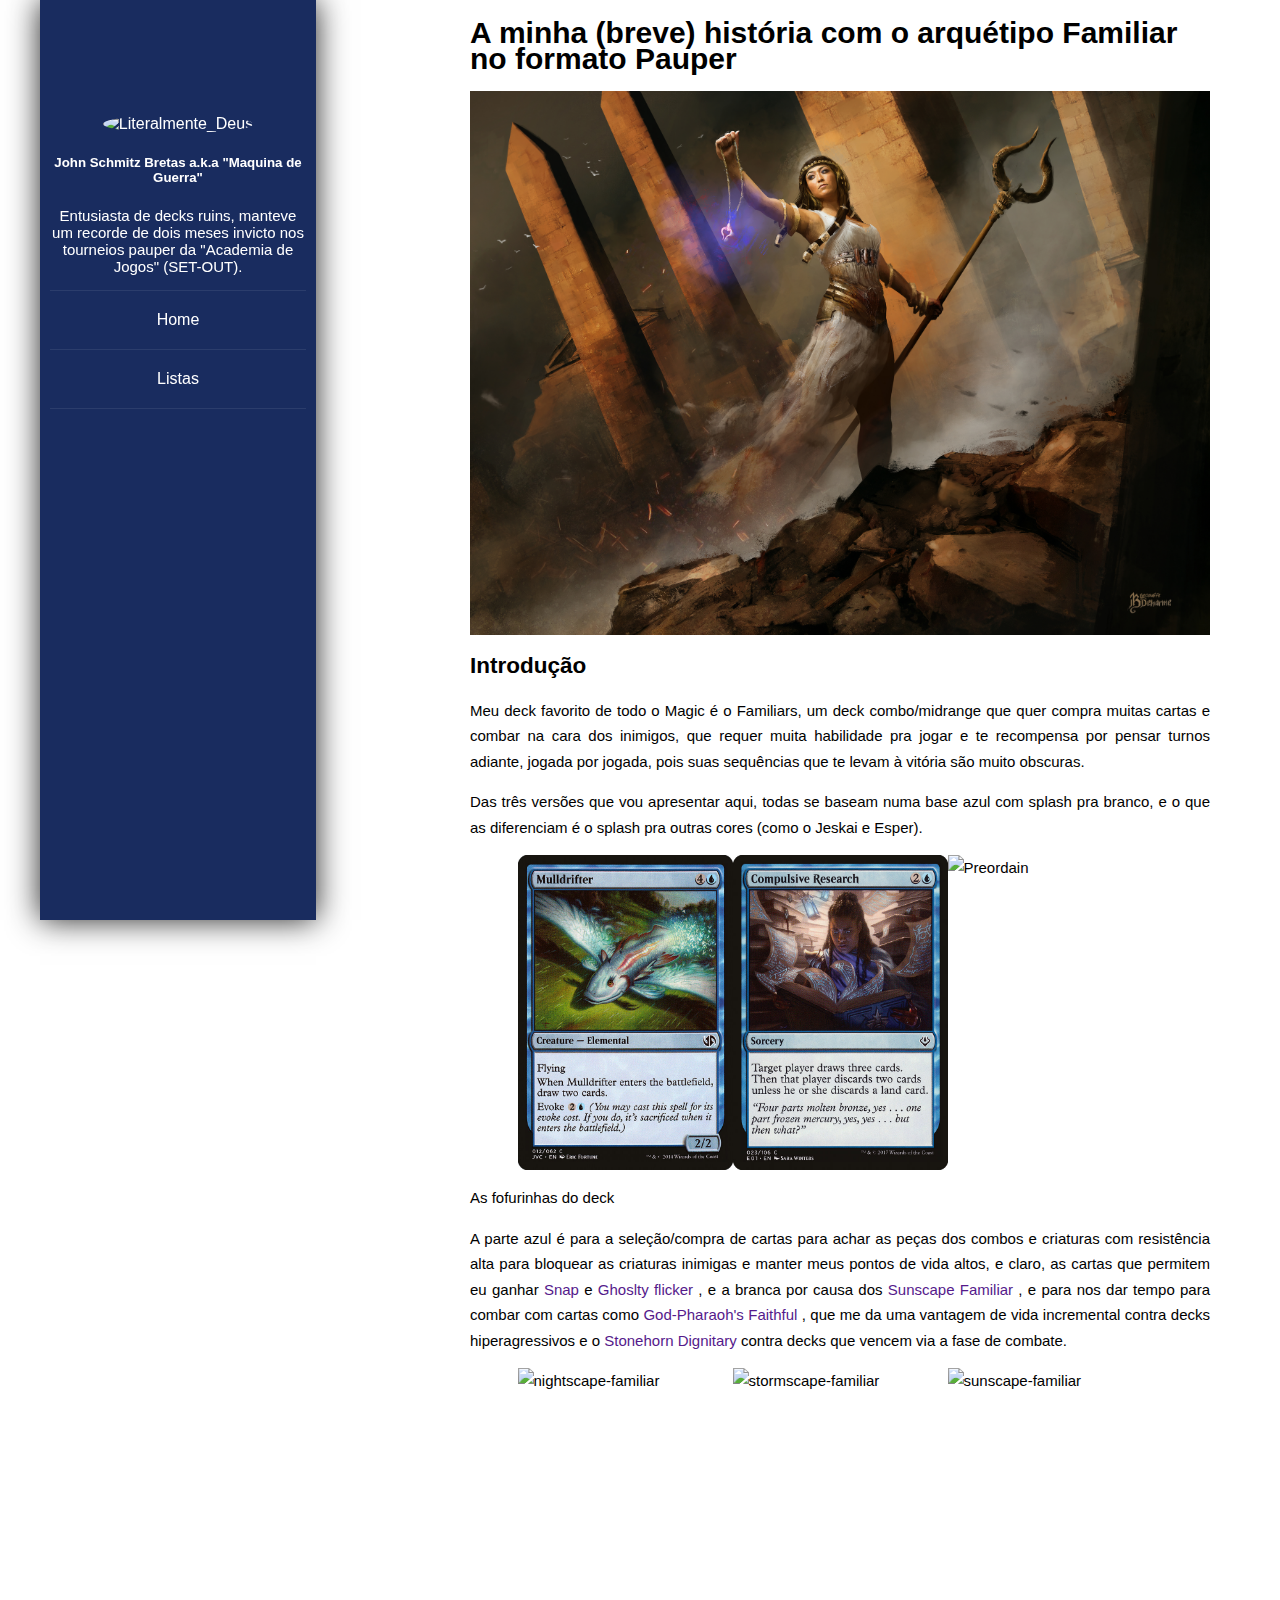
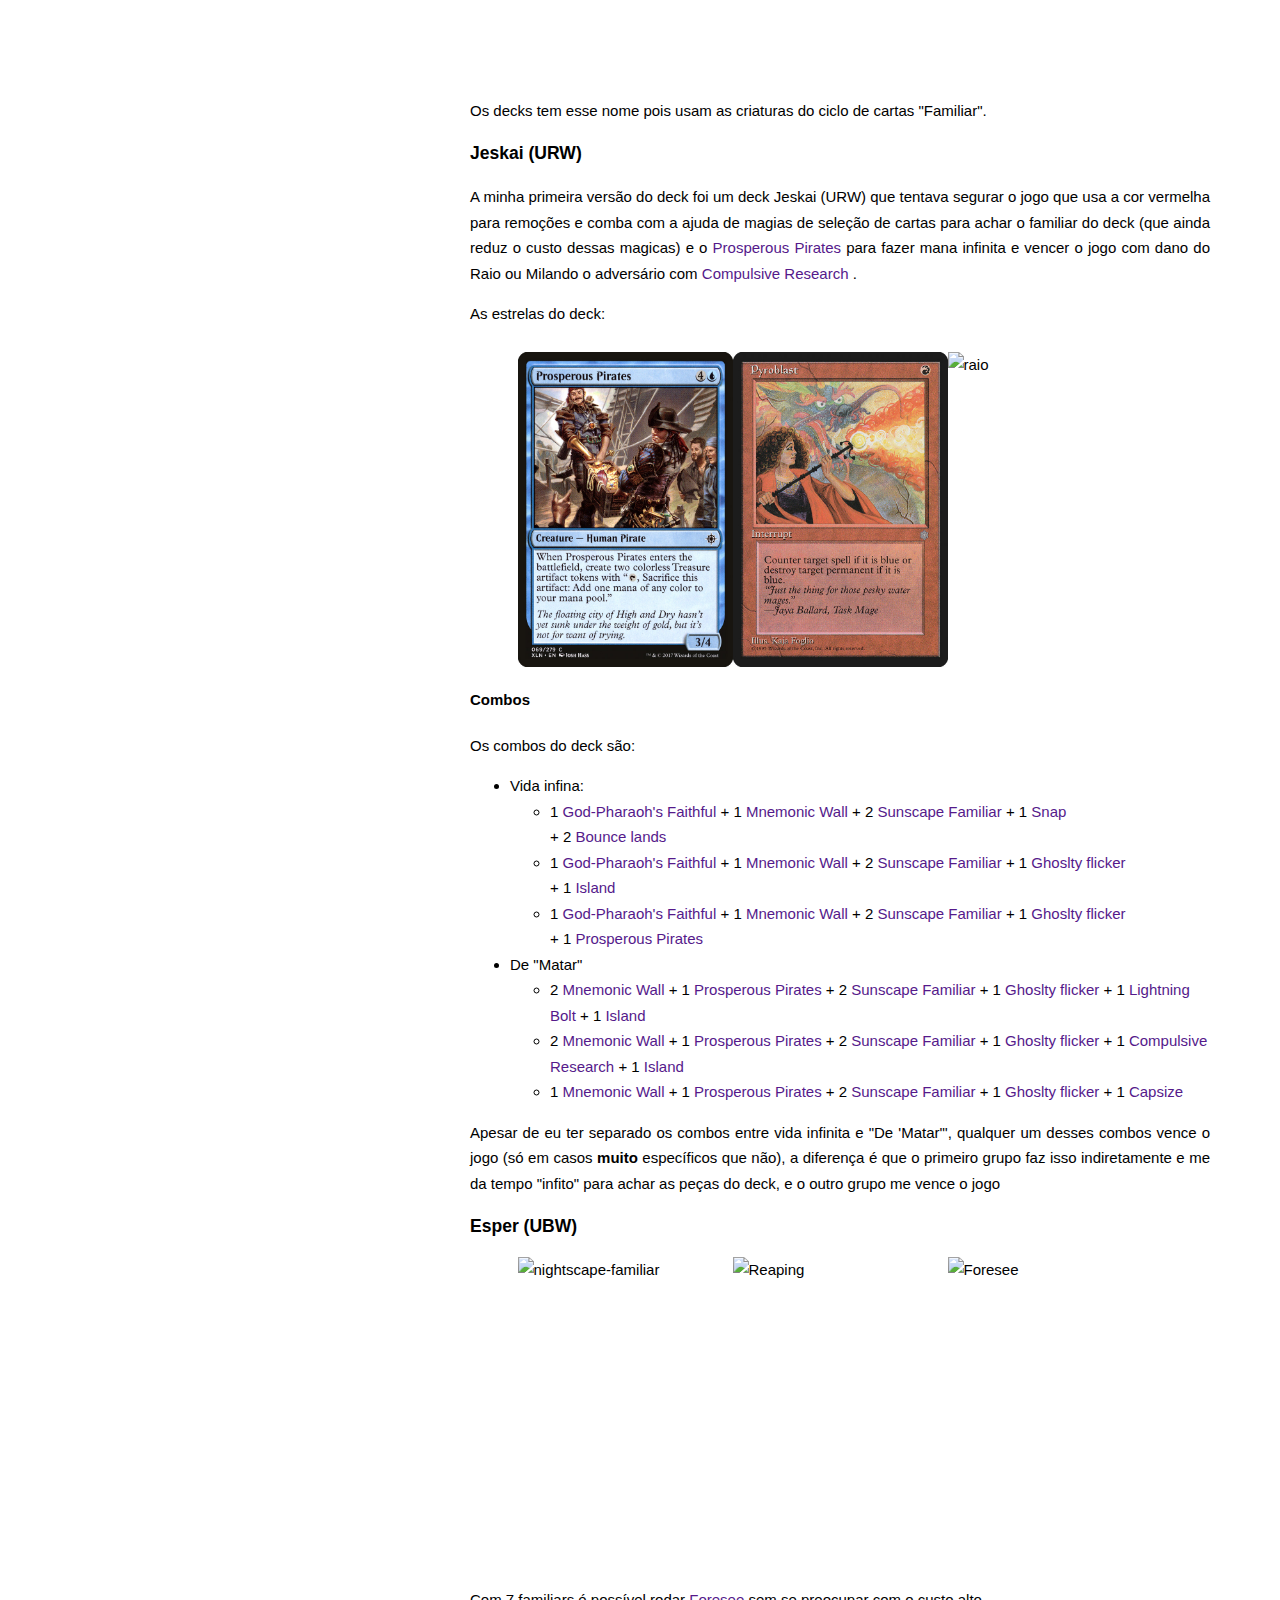
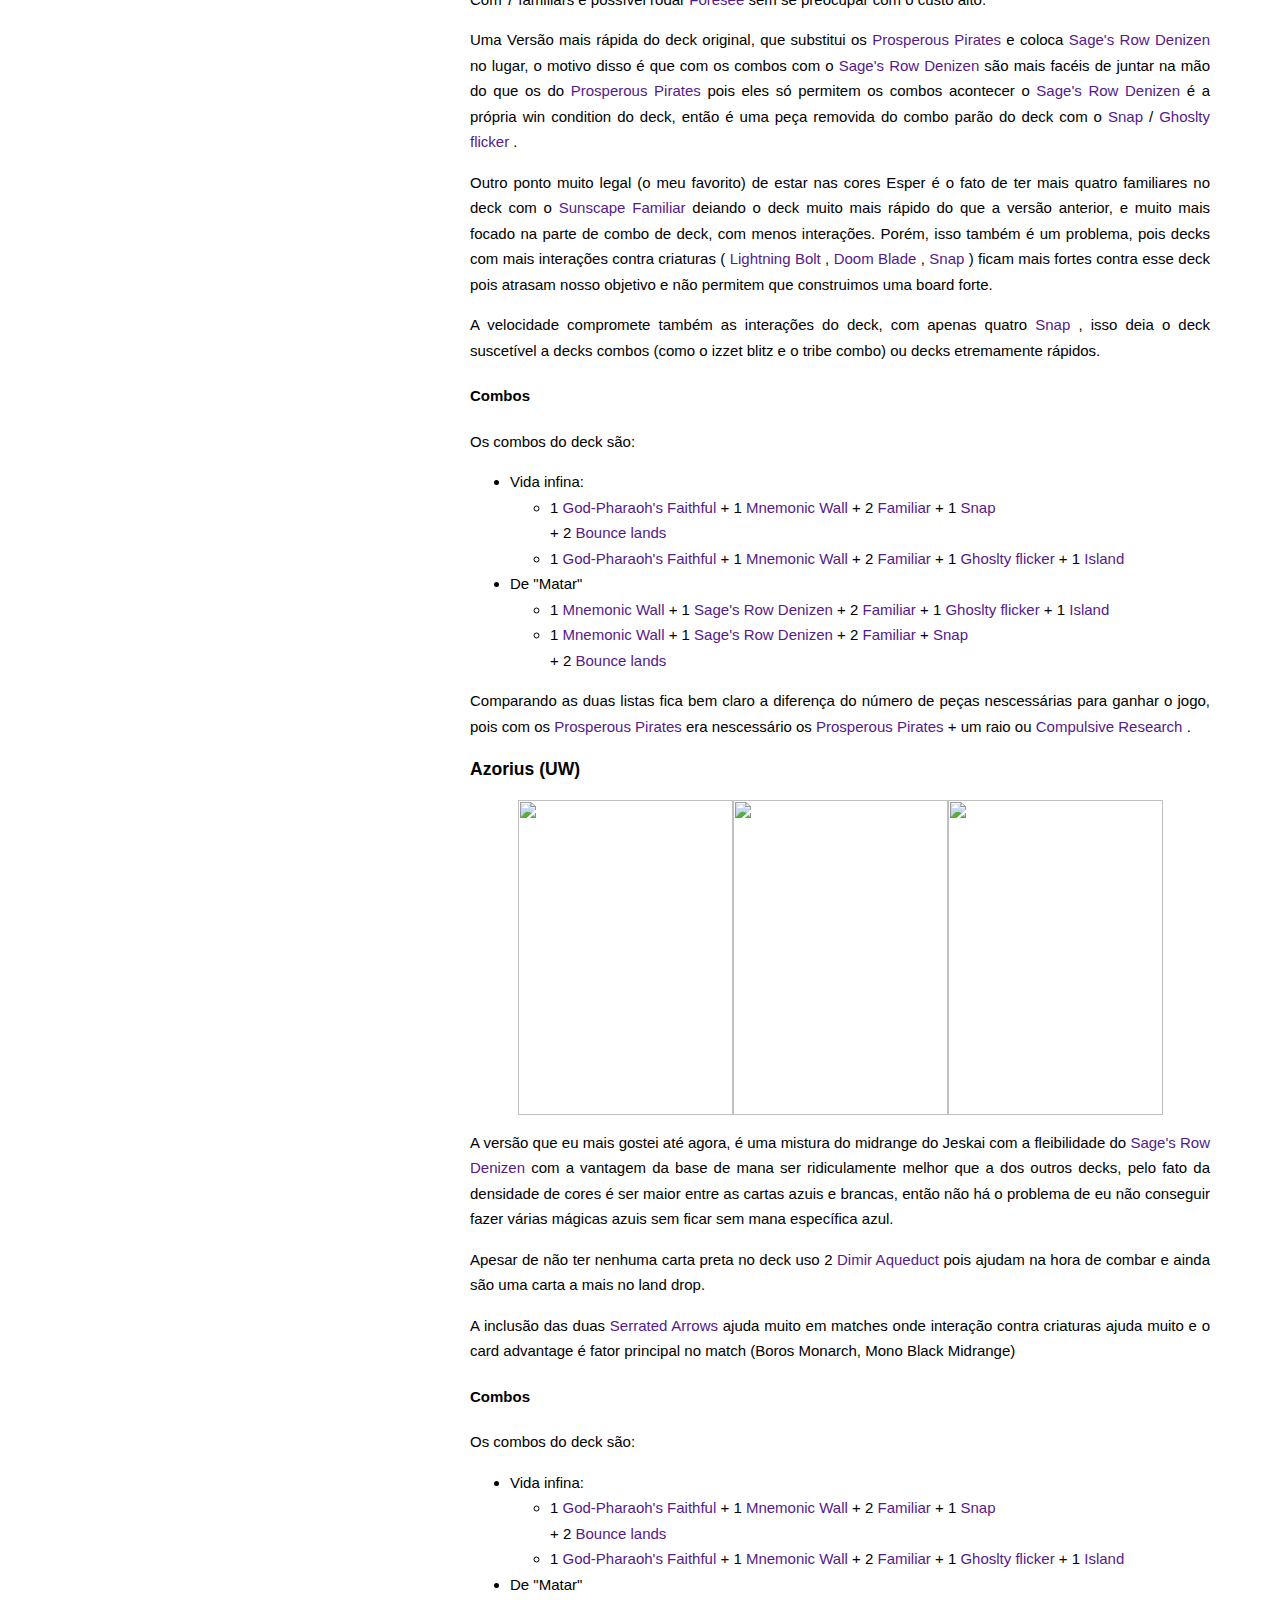
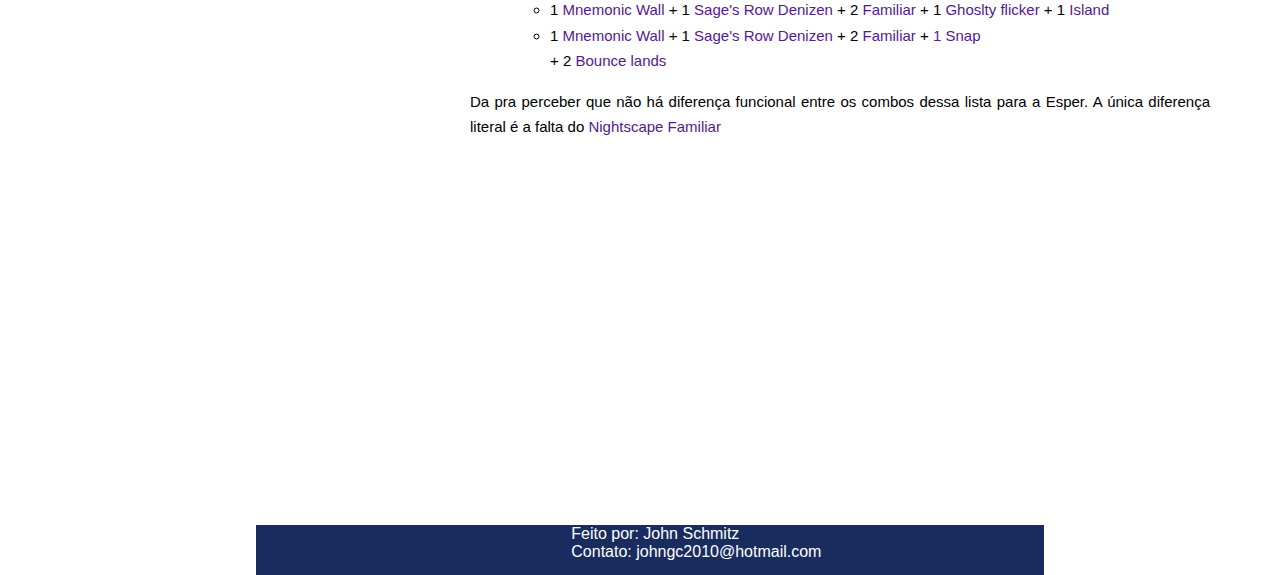
==== commit 27b1b3e8: "agora vai" ====
--- a/index.html
+++ b/index.html
@@ -35,11 +35,11 @@
                 <h2>Introdução</h2>
 
                 <p>
-                    Meu deck favorito de todo o Magic é o Familiars, um deck deck combo/midrange que quer compra muitas cartas e combar na cara
-                    dos inimigos, que requer muita habilidade pra jogar e te recompensa por pensar turnos adiante, jogada
-                    por jogada, pois suas sequências que levam à vitória são muito obscuras.
-                </p>
-                <p>As três verssões que vou apresentar aqui todas se baseam numa base azul com splash pra branco, e o que as
+                    Meu deck favorito de todo o Magic é o Familiars, um deck combo/midrange que quer compra muitas cartas e combar na cara dos
+                    inimigos, que requer muita habilidade pra jogar e te recompensa por pensar turnos adiante, jogada por
+                    jogada, pois suas sequências que te levam à vitória são muito obscuras.
+                </p>
+                <p>Das três versões que vou apresentar aqui, todas se baseam numa base azul com splash pra branco, e o que as
                     diferenciam é o splash pra outras cores (como o Jeskai e Esper).
                 </p>
                 <div class="display-cartas">
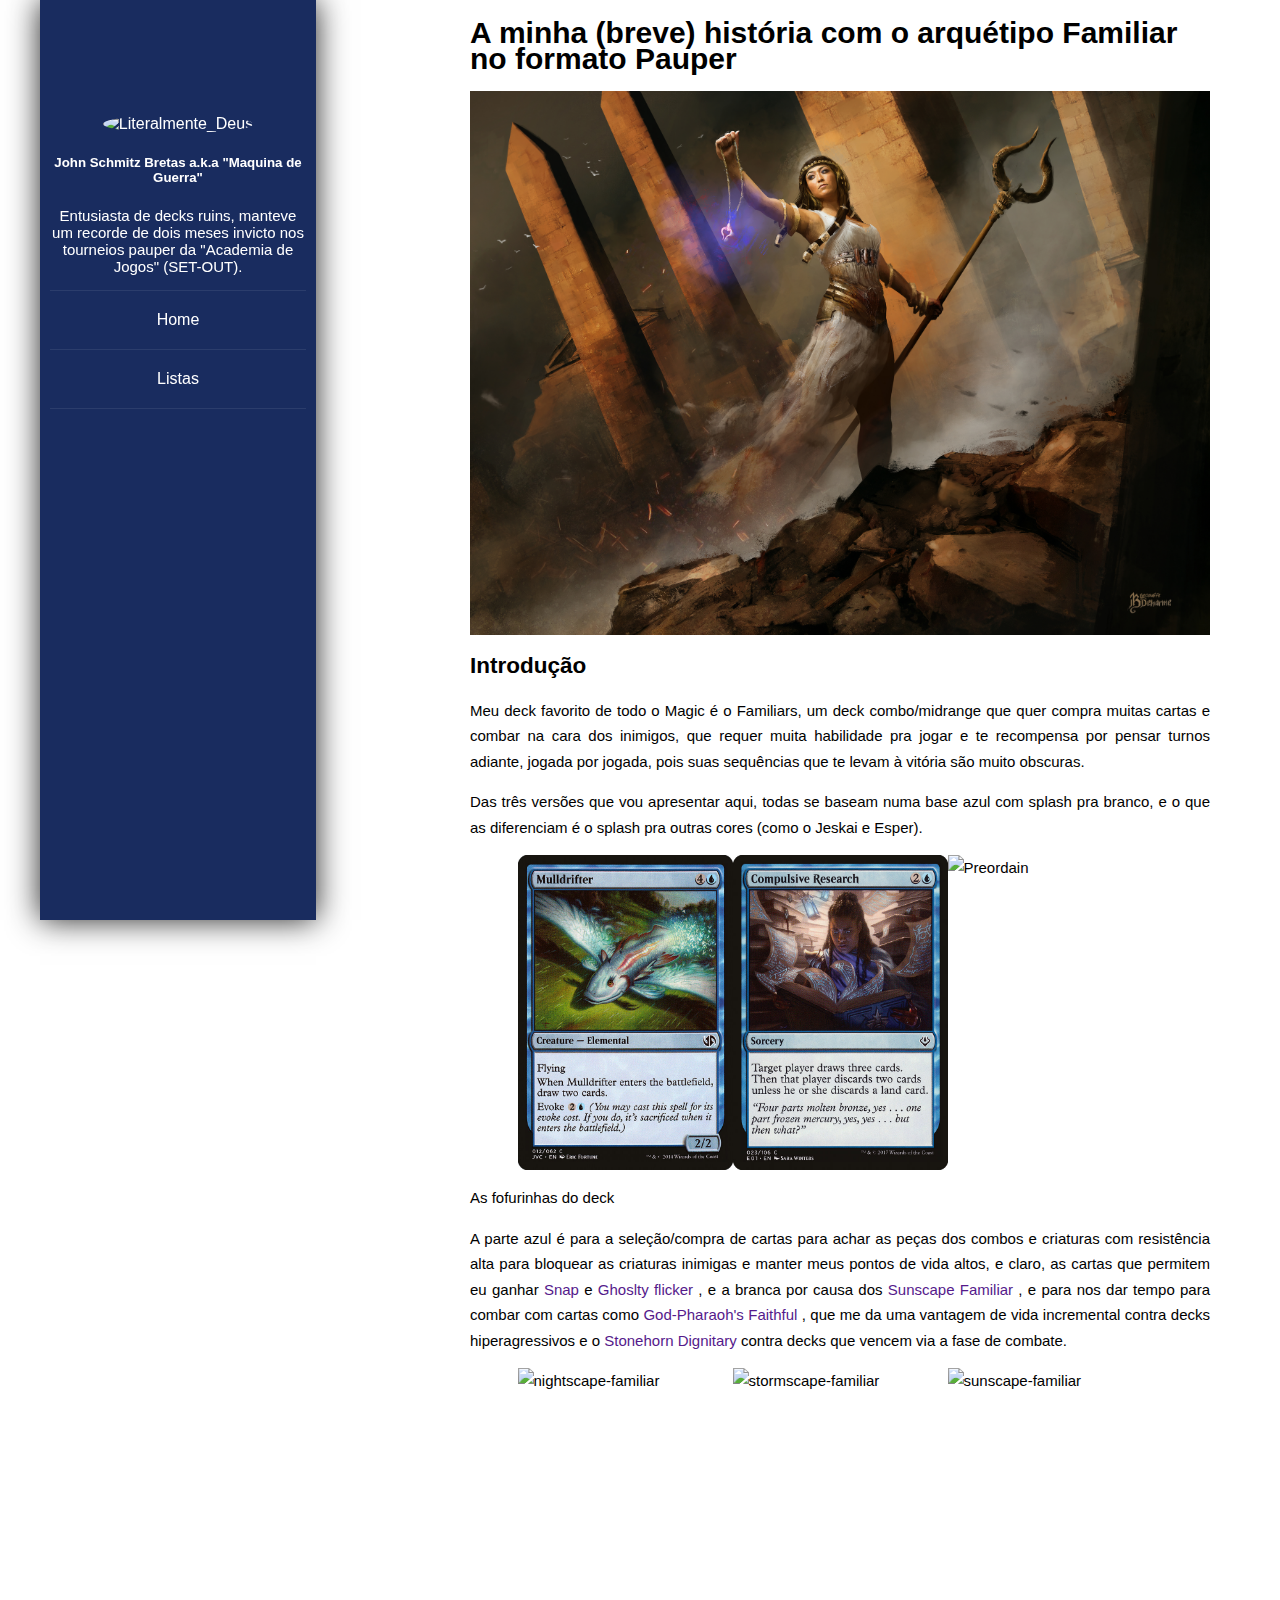
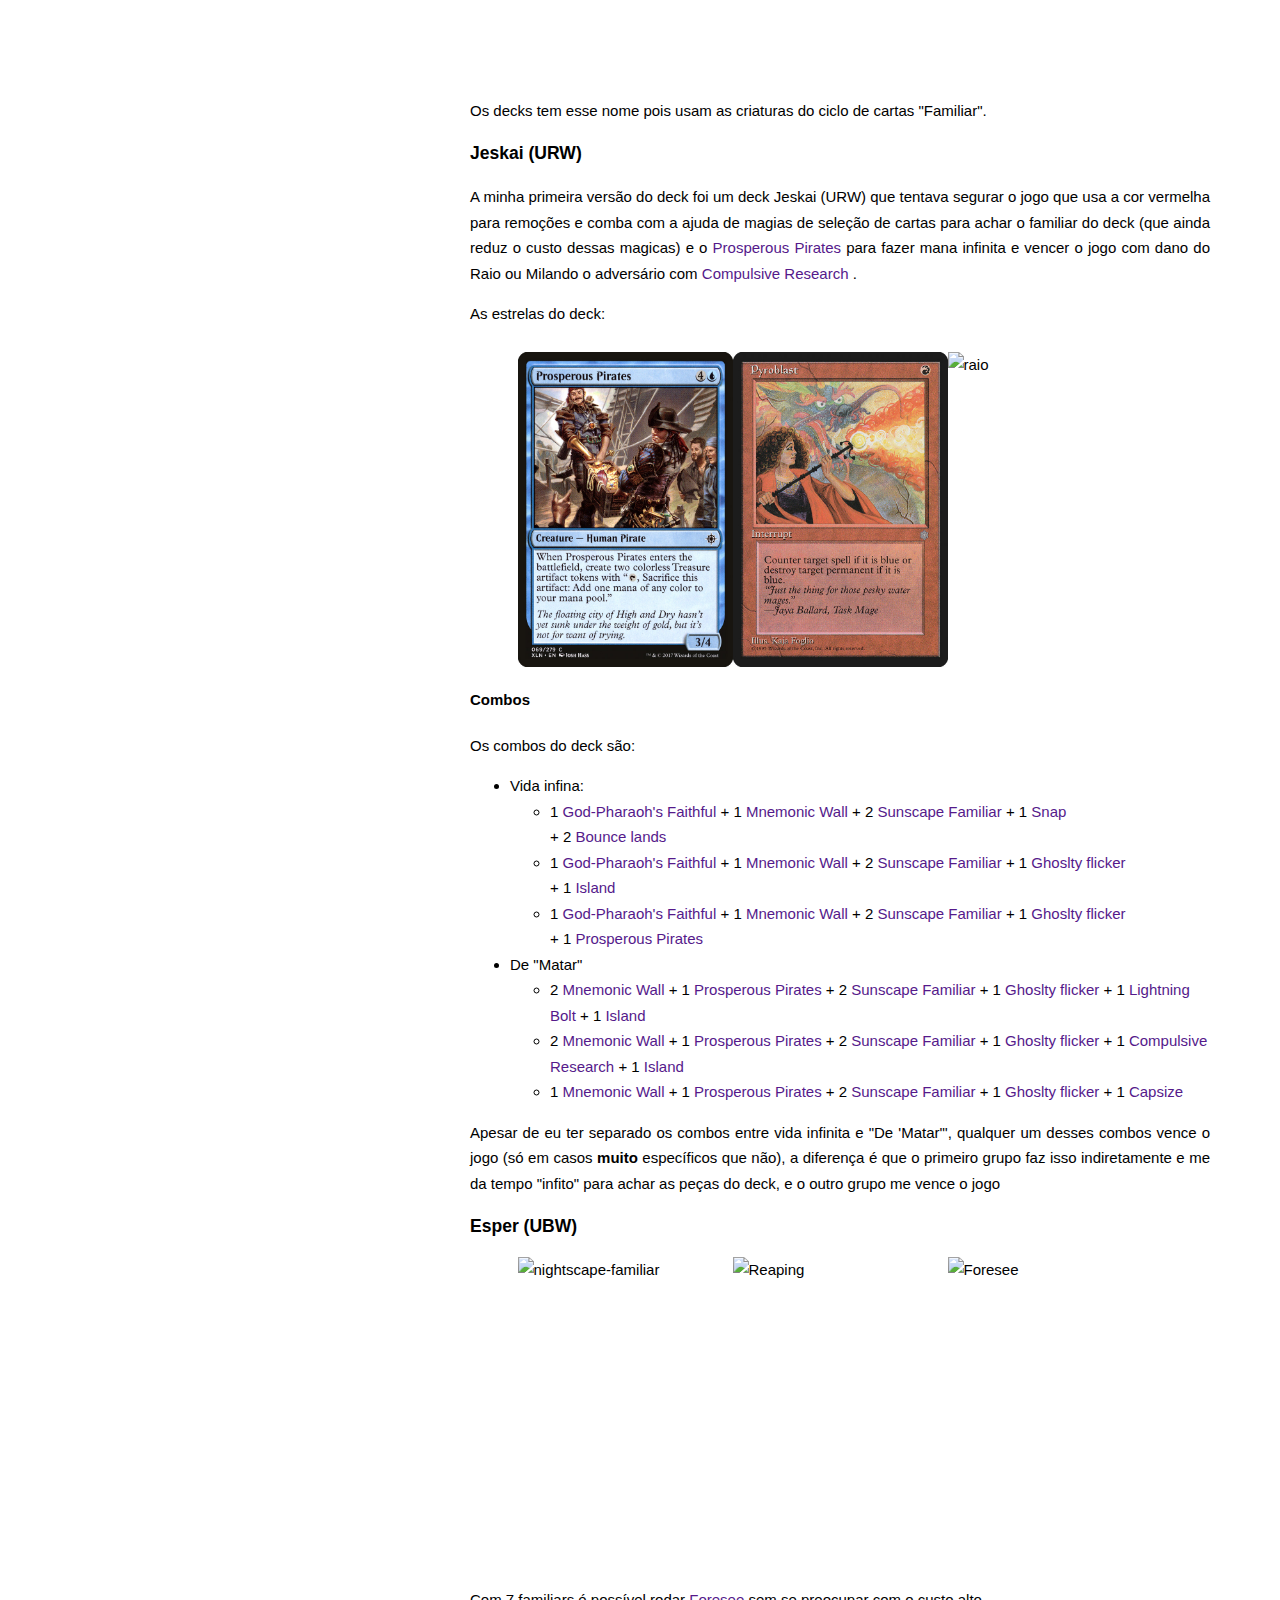
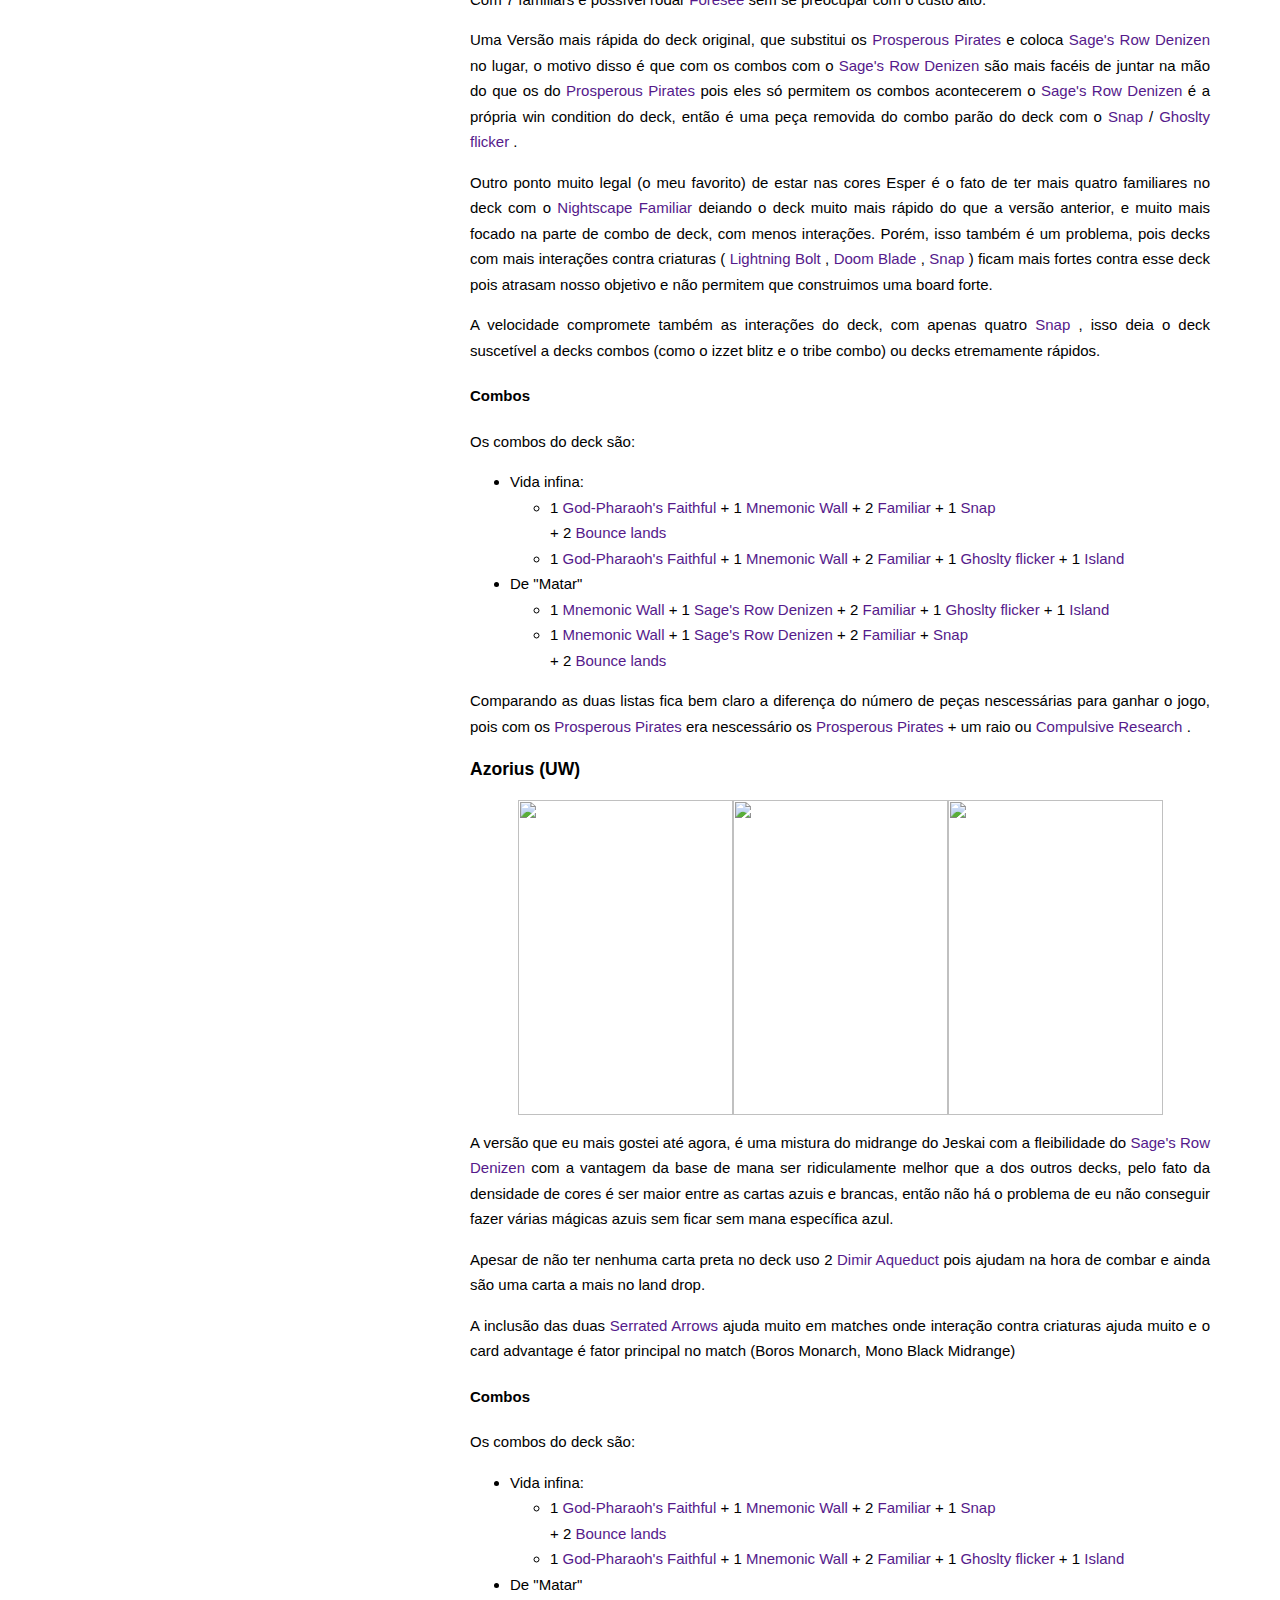
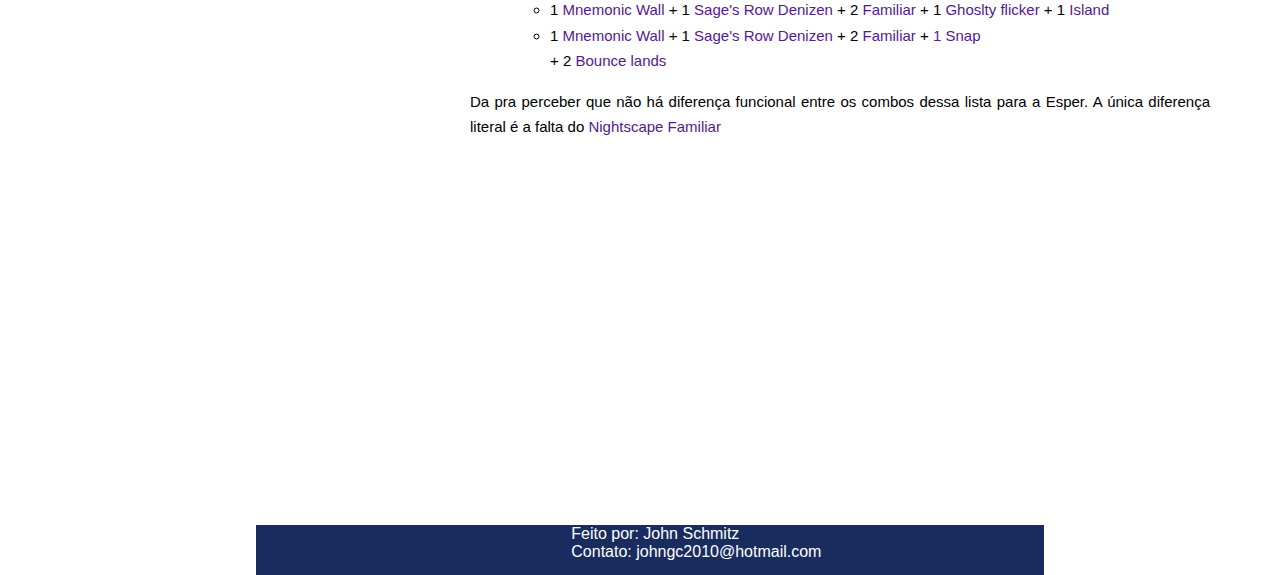
==== commit 539775cf: "Foi" ====
--- a/index.html
+++ b/index.html
@@ -318,7 +318,7 @@
                     <a class="tooltip" href="">Prosperous Pirates
                         <span>
                             <img src="Imagens/Prosperus.jpg" alt=""> </span>
-                    </a> pois eles só permitem os combos acontecer o
+                    </a> pois eles só permitem os combos acontecerem o
                     <a class="tooltip" href="">Sage's Row Denizen
                         <span>
                             <img src="Imagens/Sage-row.jpg" alt=""> </span>
@@ -334,9 +334,9 @@
                     </a>. </p>
                 <p>Outro ponto muito legal (o meu favorito) de estar nas cores Esper é o fato de ter mais quatro familiares
                     no deck com o
-                    <a class="tooltip" href="">Sunscape Familiar
-                        <span>
-                            <img src="Imagens/sunscape-familiar.jpg" alt="">
+                    <a class="tooltip" href="">Nightscape Familiar
+                        <span>
+                            <img src="Imagens/nightscape-familiar.jpg" alt="">
                         </span>
                     </a> deiando o deck muito mais rápido do que a versão anterior, e muito mais focado na parte de combo de deck,
                     com menos interações. Porém, isso também é um problema, pois decks com mais interações contra criaturas
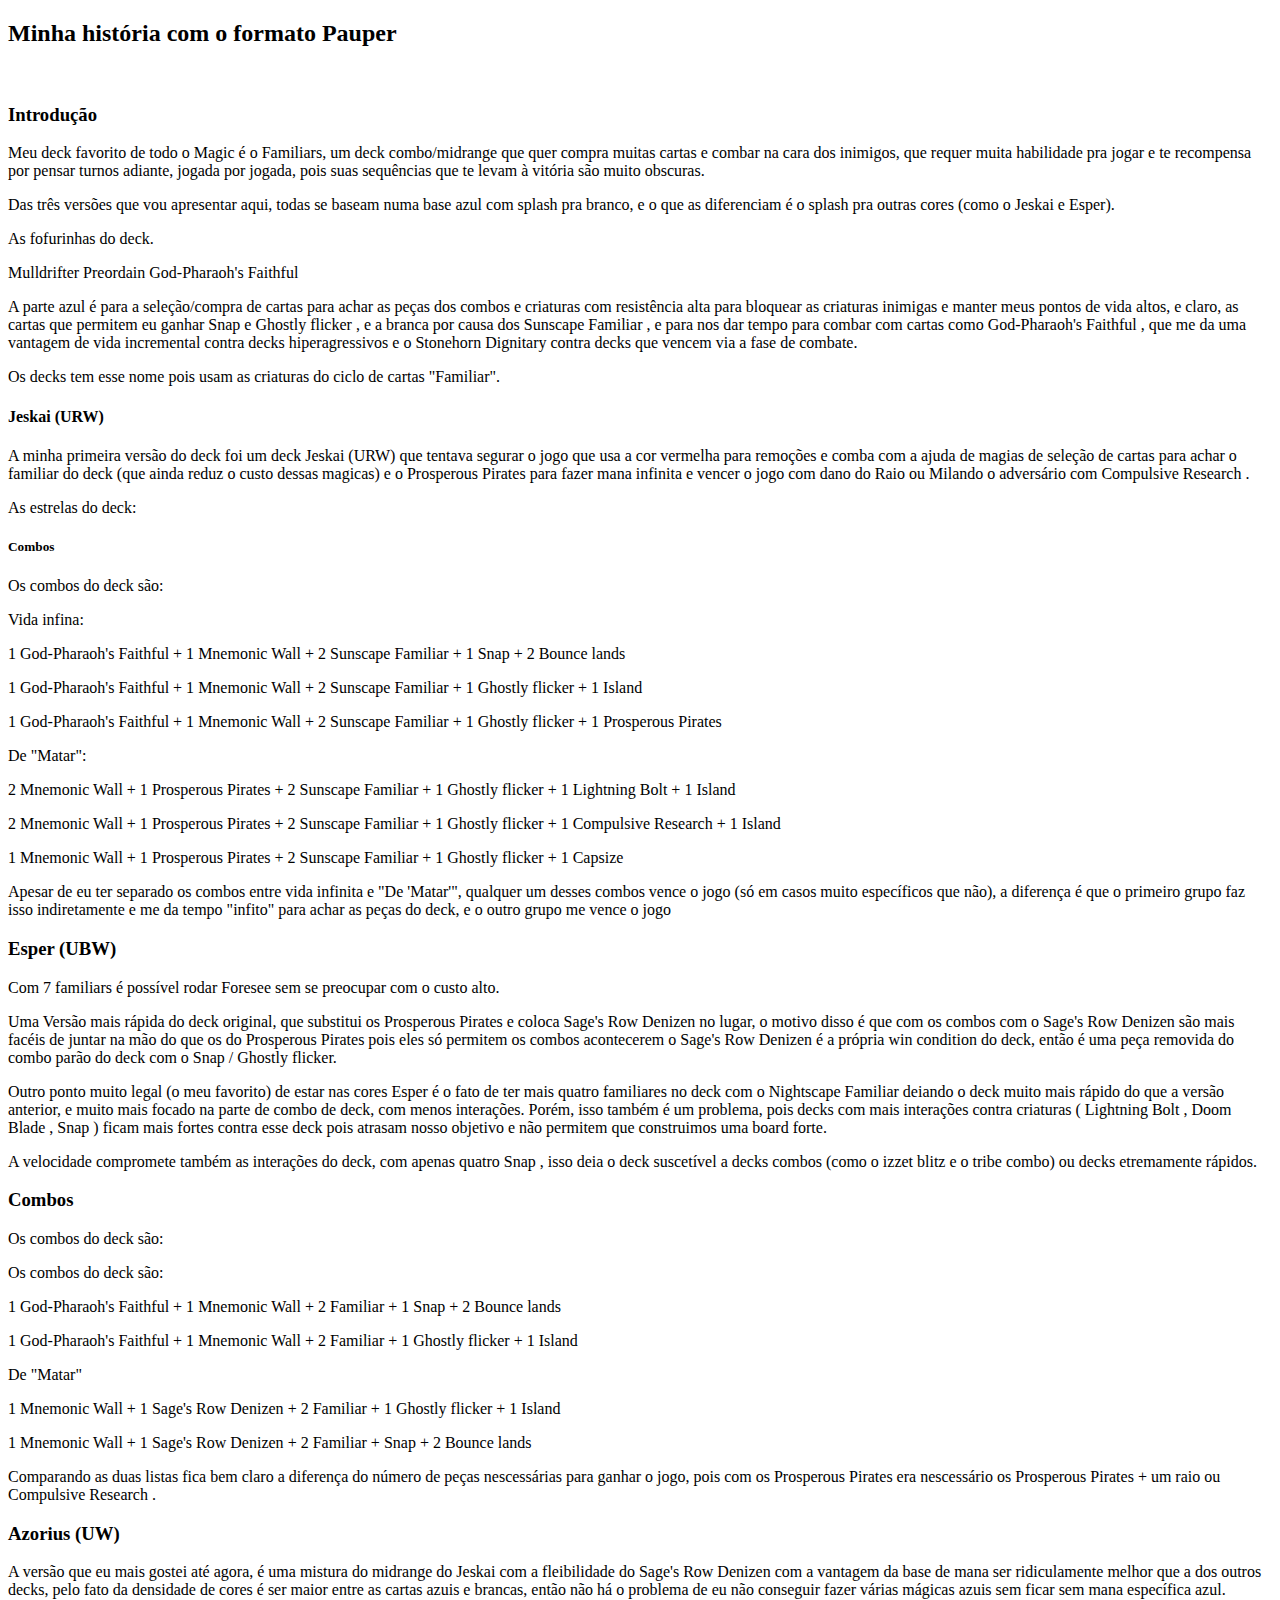
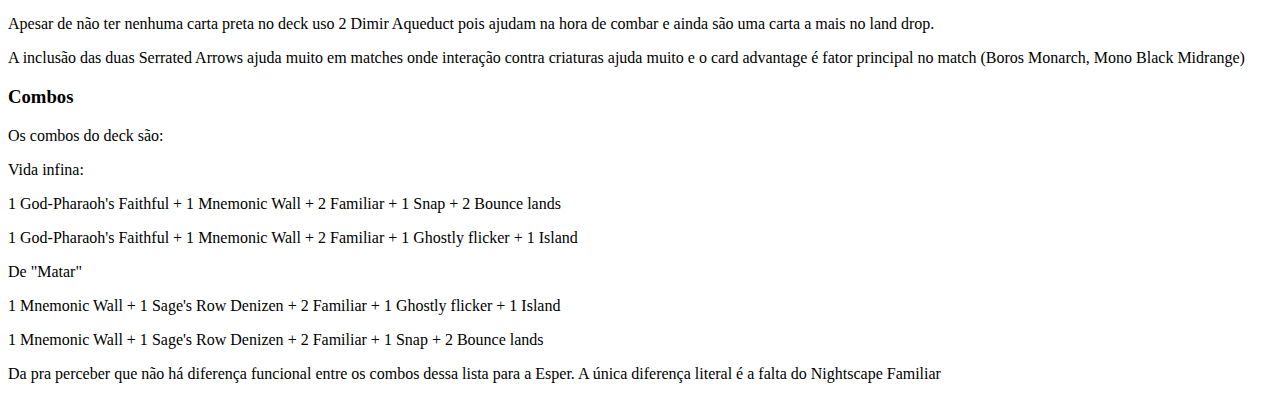
==== commit 84435141: "trocando de lugar" ====
--- a/index.html
+++ b/index.html
@@ -1,673 +1,134 @@
-<!DOCTYPE html>
-<html lang="pt-br">
-
-<head>
-    <meta charset="UTF-8">
-    <link rel="stylesheet" href="CSS/estilo.css">
-    <meta name="viewport" content="width=device-width, initial-scale=1.0">
-    <title>Time-Line</title>
-</head>
-
-<body>
-    <div id="background">
-        <div id="container">
-            <div id="menu">
-                <div id="sobre">
-                    <img src="Imagens/Literalmente_Deus.jpg" alt="Literalmente_Deus">
-                    <h5>John Schmitz Bretas a.k.a "Maquina de Guerra"</h5>
-                    <p>Entusiasta de decks ruins, manteve um recorde de dois meses invicto nos tourneios pauper da "Academia
-                        de Jogos" (SET-OUT).</p>
-                </div>
-                <ul>
-                    <li>
-                        <a class="primeiro" href="Index.html">Home</a>
-                    </li>
-                    <li>
-                        <a href="Listas.html">Listas</a>
-                    </li>
-                </ul>
-            </div>
-            <div id="main">
-                <h1>A minha (breve) história com o arquétipo Familiar no formato Pauper</h1>
-                <div class="banner">
-                    <img src="Imagens/Fiel_arte.jpg" alt="Fiel">
-                </div>
-                <h2>Introdução</h2>
-
-                <p>
-                    Meu deck favorito de todo o Magic é o Familiars, um deck combo/midrange que quer compra muitas cartas e combar na cara dos
-                    inimigos, que requer muita habilidade pra jogar e te recompensa por pensar turnos adiante, jogada por
-                    jogada, pois suas sequências que te levam à vitória são muito obscuras.
-                </p>
-                <p>Das três versões que vou apresentar aqui, todas se baseam numa base azul com splash pra branco, e o que as
-                    diferenciam é o splash pra outras cores (como o Jeskai e Esper).
-                </p>
-                <div class="display-cartas">
-                    <img src="Imagens/mulldrifter.jpg" alt="Mulldrifter">
-                    <img src="Imagens/Compulsive_Research.jpg" alt="Compulsive_Research">
-                    <img src="Imagens/Preordain.jpg" alt="Preordain">
-                </div>
-                <p>As fofurinhas do deck</p>
-                <p>
-                    A parte azul é para a seleção/compra de cartas para achar as peças dos combos e criaturas com resistência alta para bloquear
-                    as criaturas inimigas e manter meus pontos de vida altos, e claro, as cartas que permitem eu ganhar
-                    <a class="tooltip" href="">Snap
-                        <span>
-                            <img src="Imagens/Snap.jpg" alt="">
-                        </span>
-                    </a> e
-                    <a class="tooltip" href="">Ghoslty flicker
-                        <span>
-                            <img src="Imagens/Ghostly_Flicker.jpg" alt="">
-                        </span>
-                    </a>, e a branca por causa dos
-                    <a class="tooltip" href="">Sunscape Familiar
-                        <span>
-                            <img src="Imagens/sunscape-familiar.jpg" alt="">
-                        </span>
-                    </a>, e para nos dar tempo para combar com cartas como
-                    <a class="tooltip" href="">God-Pharaoh's Faithful
-                        <span>
-                            <img src="Imagens/Fiel_carta.jpg" alt="">
-                        </span>
-                    </a> , que me da uma vantagem de vida incremental contra decks hiperagressivos e o
-                    <a class="tooltip" href="">Stonehorn Dignitary
-                        <span>
-                            <img src="Imagens/StoneHorn.jpg" alt="">
-                        </span>
-                    </a> contra decks que vencem via a fase de combate.</p>
-                </p>
-                <div class="display-cartas">
-                    <img src="Imagens/nightscape-familiar.jpg" alt="nightscape-familiar">
-                    <img src="Imagens/stormscape-familiar.jpg" alt="stormscape-familiar">
-                    <img src="Imagens/sunscape-familiar.jpg" alt="sunscape-familiar">
-                </div>
-                <p>Os decks tem esse nome pois usam as criaturas do ciclo de cartas "Familiar".</p>
-                <h3>Jeskai (URW)</h3>
-                <p>A minha primeira versão do deck foi um deck Jeskai (URW) que tentava segurar o jogo que usa a cor vermelha
-                    para remoções e comba com a ajuda de magias de seleção de cartas para achar o familiar do deck (que ainda
-                    reduz o custo dessas magicas) e o
-                    <a class="tooltip" href="">Prosperous Pirates
-                        <span>
-                            <img src="Imagens/Prosperus.jpg" alt=""> </span>
-                    </a>para fazer mana infinita e vencer o jogo com dano do Raio ou Milando o adversário com
-                    <a class="tooltip" href="">Compulsive Research
-                        <span>
-                            <img src="Imagens/Compulsive_Research.jpg" alt=""> </span>
-                    </a>.
-                </p>
-
-                As estrelas do deck:
-                <br>
-                <br>
-                <div class="display-cartas">
-                    <img src="Imagens/Prosperus.jpg" alt="Piratas">
-                    <img src="Imagens/pyroblast.jpg" alt="pyroblast">
-                    <img src="Imagens/Raio.jpg" alt="raio">
-                </div>
-                <h4>Combos</h4>
-                <p>Os combos do deck são:</p>
-                <ul>
-                    <li>Vida infina:
-                        <ul>
-                            <li>
-                                1
-                                <a class="tooltip" href="">God-Pharaoh's Faithful
-                                    <span>
-                                        <img src="Imagens/Fiel_carta.jpg" alt="">
-                                    </span>
-                                </a> + 1
-                                <a class="tooltip" href="">Mnemonic Wall
-                                    <span>
-                                        <img src="Imagens/mnemonic-wall.jpg" alt="">
-                                    </span>
-                                </a> + 2
-                                <a class="tooltip" href="">Sunscape Familiar
-                                    <span>
-                                        <img src="Imagens/sunscape-familiar.jpg" alt="">
-                                    </span>
-                                </a> + 1
-                                <a class="tooltip" href="">Snap
-                                    <span>
-                                        <img src="Imagens/Snap.jpg" alt="">
-                                    </span>
-                                </a>
-                                <br>+ 2
-                                <a class="tooltip" href="">Bounce lands
-                                    <span>
-                                        <img src="Imagens/Azorius-Chancery.jpg" alt="">
-                                        <img src="Imagens/Izzet Boilerworks.jpg" alt=""> </span>
-                                    </span>
-                                </a>
-                            </li>
-                            <li>
-                                1
-                                <a class="tooltip" href="">God-Pharaoh's Faithful
-                                    <span>
-                                        <img src="Imagens/Fiel_carta.jpg" alt="">
-                                    </span>
-                                </a> + 1
-                                <a class="tooltip" href="">Mnemonic Wall
-                                    <span>
-                                        <img src="Imagens/mnemonic-wall.jpg" alt="">
-                                    </span>
-                                </a> + 2
-                                <a class="tooltip" href="">Sunscape Familiar
-                                    <span>
-                                        <img src="Imagens/sunscape-familiar.jpg" alt="">
-                                    </span>
-                                </a> + 1
-                                <a class="tooltip" href="">Ghoslty flicker
-                                    <span>
-                                        <img src="Imagens/Ghostly_Flicker.jpg" alt="">
-                                    </span>
-                                </a>
-                                <br>+ 1
-                                <a class="tooltip" href="">Island
-                                    <span>
-                                        <img src="Imagens/island_rtr_carta.jpg" alt="">
-                                    </span>
-                                </a>
-                            </li>
-                            <li>
-                                1
-                                <a class="tooltip" href="">God-Pharaoh's Faithful
-                                    <span>
-                                        <img src="Imagens/Fiel_carta.jpg" alt="">
-                                    </span>
-                                </a> + 1
-                                <a class="tooltip" href="">Mnemonic Wall
-                                    <span>
-                                        <img src="Imagens/mnemonic-wall.jpg" alt="">
-                                    </span>
-                                </a> + 2
-                                <a class="tooltip" href="">Sunscape Familiar
-                                    <span>
-                                        <img src="Imagens/sunscape-familiar.jpg" alt="">
-                                    </span>
-                                </a> + 1
-                                <a class="tooltip" href="">Ghoslty flicker
-                                    <span>
-                                        <img src="Imagens/Ghostly_Flicker.jpg" alt="">
-                                    </span>
-                                </a>
-                                <br> + 1
-                                <a class="tooltip" href="">Prosperous Pirates
-                                    <span>
-                                        <img src="Imagens/Prosperus.jpg" alt="">
-                                    </span>
-                                </a>
-                            </li>
-                        </ul>
-                    </li>
-                    <li>
-                        De "Matar"
-                        <ul>
-                            <li>
-                                2
-                                <a class="tooltip" href="">Mnemonic Wall
-                                    <span>
-                                        <img src="Imagens/mnemonic-wall.jpg" alt=""> </span>
-                                </a> + 1
-                                <a class="tooltip" href="">Prosperous Pirates
-                                    <span>
-                                        <img src="Imagens/Prosperus.jpg" alt=""> </span>
-                                </a>+ 2
-                                <a class="tooltip" href="">Sunscape Familiar
-                                    <span>
-                                        <img src="Imagens/sunscape-familiar.jpg" alt="">
-                                    </span>
-                                </a> + 1
-                                <a class="tooltip" href="">Ghoslty flicker
-                                    <span>
-                                        <img src="Imagens/Ghostly_Flicker.jpg" alt=""> </span>
-                                </a> + 1
-                                <a class="tooltip" href="">Lightning Bolt
-                                    <span>
-                                        <img src="Imagens/Raio.jpg" alt=""> </span>
-                                </a> + 1
-                                <a class="tooltip" href="">Island
-                                    <span>
-                                        <img src="Imagens/island_rtr_carta.jpg" alt=""> </span>
-                                </a>
-                            </li>
-                            <li>
-                                2
-                                <a class="tooltip" href="">Mnemonic Wall
-                                    <span>
-                                        <img src="Imagens/mnemonic-wall.jpg" alt=""> </span>
-                                </a> + 1
-                                <a class="tooltip" href="">Prosperous Pirates
-                                    <span>
-                                        <img src="Imagens/Prosperus.jpg" alt=""> </span>
-                                </a>+ 2
-                                <a class="tooltip" href="">Sunscape Familiar
-                                    <span>
-                                        <img src="Imagens/sunscape-familiar.jpg" alt="">
-                                    </span>
-                                </a> + 1
-                                <a class="tooltip" href="">Ghoslty flicker
-                                    <span>
-                                        <img src="Imagens/Ghostly_Flicker.jpg" alt=""> </span>
-                                </a> + 1
-                                <a class="tooltip" href="">Compulsive Research
-                                    <span>
-                                        <img src="Imagens/Compulsive_Research.jpg" alt=""> </span>
-                                </a> + 1
-                                <a class="tooltip" href="">Island
-                                    <span>
-                                        <img src="Imagens/island_rtr_carta.jpg" alt=""> </span>
-                                </a>
-                            </li>
-                            <li>
-                                1
-                                <a class="tooltip" href="">Mnemonic Wall
-                                    <span>
-                                        <img src="Imagens/mnemonic-wall.jpg" alt=""> </span>
-                                </a> + 1
-                                <a class="tooltip" href="">Prosperous Pirates
-                                    <span>
-                                        <img src="Imagens/Prosperus.jpg" alt=""> </span>
-                                </a>+ 2
-                                <a class="tooltip" href="">Sunscape Familiar
-                                    <span>
-                                        <img src="Imagens/sunscape-familiar.jpg" alt="">
-                                    </span>
-                                </a> + 1
-                                <a class="tooltip" href="">Ghoslty flicker
-                                    <span>
-                                        <img src="Imagens/Ghostly_Flicker.jpg" alt=""> </span>
-                                </a> + 1
-                                <a class="tooltip" href="">Capsize
-                                    <span>
-                                        <img src="Imagens/Capsize.jpg" alt=""> </span>
-                                </a>
-                            </li>
-                        </ul>
-                    </li>
-                </ul>
-                <p>Apesar de eu ter separado os combos entre vida infinita e "De 'Matar'", qualquer um desses combos vence o
-                    jogo (só em casos
-                    <b>muito</b> específicos que não), a diferença é que o primeiro grupo faz isso indiretamente e me da tempo
-                    "infito" para achar as peças do deck, e o outro grupo me vence o jogo
-                </p>
-                <h3>Esper (UBW)</h3>
-                <div class="display-cartas">
-                    <img src="Imagens/nightscape-familiar.jpg" alt="nightscape-familiar">
-                    <img src="Imagens/Reaping the Graves.jpg" alt="Reaping">
-                    <img src="Imagens/Foresee.jpg" alt="Foresee">
-                </div>
-                <p>Com 7 familiars é possível rodar
-                    <a class="tooltip" href="">Foresee
-                        <span>
-                            <img src="Imagens/Foresee.jpg" alt=""> </span>
-                    </a> sem se preocupar com o custo alto.</p>
-                <p>Uma Versão mais rápida do deck original, que substitui os
-                    <a class="tooltip" href="">Prosperous Pirates
-                        <span>
-                            <img src="Imagens/Prosperus.jpg" alt=""> </span>
-                    </a>e coloca
-                    <a class="tooltip" href="">Sage's Row Denizen
-                        <span>
-                            <img src="Imagens/Sage-row.jpg" alt=""> </span>
-                    </a> no lugar, o motivo disso é que com os combos com o
-                    <a class="tooltip" href="">Sage's Row Denizen
-                        <span>
-                            <img src="Imagens/Sage-row.jpg" alt=""> </span>
-                    </a> são mais facéis de juntar na mão do que os do
-                    <a class="tooltip" href="">Prosperous Pirates
-                        <span>
-                            <img src="Imagens/Prosperus.jpg" alt=""> </span>
-                    </a> pois eles só permitem os combos acontecerem o
-                    <a class="tooltip" href="">Sage's Row Denizen
-                        <span>
-                            <img src="Imagens/Sage-row.jpg" alt=""> </span>
-                    </a> é a própria win condition do deck, então é uma peça removida do combo parão do deck com o
-                    <a class="tooltip" href="">Snap
-                        <span>
-                            <img src="Imagens/Snap.jpg" alt="">
-                        </span>
-                    </a>/
-                    <a class="tooltip" href="">Ghoslty flicker
-                        <span>
-                            <img src="Imagens/Ghostly_Flicker.jpg" alt=""> </span>
-                    </a>. </p>
-                <p>Outro ponto muito legal (o meu favorito) de estar nas cores Esper é o fato de ter mais quatro familiares
-                    no deck com o
-                    <a class="tooltip" href="">Nightscape Familiar
-                        <span>
-                            <img src="Imagens/nightscape-familiar.jpg" alt="">
-                        </span>
-                    </a> deiando o deck muito mais rápido do que a versão anterior, e muito mais focado na parte de combo de deck,
-                    com menos interações. Porém, isso também é um problema, pois decks com mais interações contra criaturas
-                    (
-                    <a class="tooltip" href="">Lightning Bolt
-                        <span>
-                            <img src="Imagens/Raio.jpg" alt=""> </span>
-                    </a>,
-                    <a class="tooltip" href="">Doom Blade
-                        <span>
-                            <img src="Imagens/doom-blade.jpg" alt="">
-                        </span>
-                    </a>,
-                    <a class="tooltip" href="">Snap
-                        <span>
-                            <img src="Imagens/Snap.jpg" alt="">
-                        </span>
-                    </a>) ficam mais fortes contra esse deck pois atrasam nosso objetivo e não permitem que construimos uma board
-                    forte.
-                </p>
-                <p>A velocidade compromete também as interações do deck, com apenas quatro
-                    <a class="tooltip" href="">Snap
-                        <span>
-                            <img src="Imagens/Snap.jpg" alt="">
-                        </span>
-                    </a>, isso deia o deck suscetível a decks combos (como o izzet blitz e o tribe combo) ou decks etremamente
-                    rápidos.
-                </p>
-                <h4>Combos</h4>
-                <p>Os combos do deck são:</p>
-                <ul>
-                    <li>Vida infina:
-                        <ul>
-                            <li>
-                                1
-                                <a class="tooltip" href="">God-Pharaoh's Faithful
-                                    <span>
-                                        <img src="Imagens/Fiel_carta.jpg" alt=""> </span>
-                                </a> + 1
-                                <a class="tooltip" href="">Mnemonic Wall
-                                    <span>
-                                        <img src="Imagens/mnemonic-wall.jpg" alt=""> </span>
-                                </a> + 2
-                                <a class="tooltip" href="">Familiar
-                                    <span>
-                                        <img src="Imagens/nightscape-familiar.jpg" alt="nightscape-familiar">
-                                        <img src="Imagens/sunscape-familiar.jpg" alt="sunscape-familiar">
-                                    </span>
-                                </a> + 1
-                                <a class="tooltip" href="">Snap
-                                    <span>
-                                        <img src="Imagens/Snap.jpg" alt="">
-                                    </span>
-                                </a>
-                                <br>+ 2
-                                <a class="tooltip" href="">Bounce lands
-                                    <span>
-                                        <img src="Imagens/Azorius-Chancery.jpg" alt="">
-                                        <img src="Imagens/Dimir Aqueduct.jpg" alt=""> </span>
-                                    </span>
-                                </a>
-                            </li>
-                            <li>
-                                1
-                                <a class="tooltip" href="">God-Pharaoh's Faithful
-                                    <span>
-                                        <img src="Imagens/Fiel_carta.jpg" alt=""> </span>
-                                </a> + 1
-                                <a class="tooltip" href="">Mnemonic Wall
-                                    <span>
-                                        <img src="Imagens/mnemonic-wall.jpg" alt=""> </span>
-                                </a> + 2
-                                <a class="tooltip" href="">Familiar
-                                    <span>
-                                        <img src="Imagens/nightscape-familiar.jpg" alt="nightscape-familiar">
-                                        <img src="Imagens/sunscape-familiar.jpg" alt="sunscape-familiar">
-                                    </span>
-                                </a> + 1
-                                <a class="tooltip" href="">Ghoslty flicker
-                                    <span>
-                                        <img src="Imagens/Ghostly_Flicker.jpg" alt=""> </span>
-                                </a> + 1
-                                <a class="tooltip" href="">Island
-                                    <span>
-                                        <img src="Imagens/island_rtr_carta.jpg" alt=""> </span>
-                                </a>
-                            </li>
-                        </ul>
-                    </li>
-                    <li>
-                        De "Matar"
-                        <ul>
-                            <li>
-                                1
-                                <a class="tooltip" href="">Mnemonic Wall
-                                    <span>
-                                        <img src="Imagens/mnemonic-wall.jpg" alt=""> </span>
-                                </a> + 1
-                                <a class="tooltip" href="">Sage's Row Denizen
-                                    <span>
-                                        <img src="Imagens/Sage-row.jpg" alt=""> </span>
-                                </a> + 2
-                                <a class="tooltip" href="">Familiar
-                                    <span>
-                                        <img src="Imagens/nightscape-familiar.jpg" alt="nightscape-familiar">
-                                        <img src="Imagens/sunscape-familiar.jpg" alt="sunscape-familiar">
-                                    </span>
-                                </a> + 1
-                                <a class="tooltip" href="">Ghoslty flicker
-                                    <span>
-                                        <img src="Imagens/Ghostly_Flicker.jpg" alt=""> </span>
-                                </a> + 1
-                                <a class="tooltip" href="">Island
-                                    <span>
-                                        <img src="Imagens/island_rtr_carta.jpg" alt=""> </span>
-                                </a>
-                            </li>
-                            <li>
-                                1
-                                <a class="tooltip" href="">Mnemonic Wall
-                                    <span>
-                                        <img src="Imagens/mnemonic-wall.jpg" alt=""> </span>
-                                </a> + 1
-                                <a class="tooltip" href="">Sage's Row Denizen
-                                    <span>
-                                        <img src="Imagens/Sage-row.jpg" alt=""> </span>
-                                </a> + 2
-                                <a class="tooltip" href="">Familiar
-                                    <span>
-                                        <img src="Imagens/nightscape-familiar.jpg" alt="nightscape-familiar">
-                                        <img src="Imagens/sunscape-familiar.jpg" alt="sunscape-familiar">
-                                    </span>
-                                </a> +
-                                <a class="tooltip" href="">Snap
-                                    <span>
-                                        <img src="Imagens/Snap.jpg" alt="">
-                                    </span>
-                                </a>
-                                <br> + 2
-                                <a class="tooltip" href="">Bounce lands
-                                    <span>
-                                        <img src="Imagens/Azorius-Chancery.jpg" alt="">
-                                        <img src="Imagens/Dimir Aqueduct.jpg" alt=""> </span>
-                                    </span>
-                                </a>
-                            </li>
-                        </ul>
-                    </li>
-                </ul>
-                <p>Comparando as duas listas fica bem claro a diferença do número de peças nescessárias para ganhar o jogo,
-                    pois com os
-                    <a class="tooltip" href="">Prosperous Pirates
-                        <span>
-                            <img src="Imagens/Prosperus.jpg" alt=""> </span>
-                    </a> era nescessário os
-                    <a class="tooltip" href="">Prosperous Pirates
-                        <span>
-                            <img src="Imagens/Prosperus.jpg" alt=""> </span>
-                    </a> + um raio ou
-                    <a class="tooltip" href="">Compulsive Research
-                        <span>
-                            <img src="Imagens/Compulsive_Research.jpg" alt=""> </span>
-                    </a>.</p>
-                <h3>Azorius (UW)</h3>
-                <div class="display-cartas">
-                    <img src="Imagens/Fiel_carta.jpg" alt="">
-                    <img src="Imagens/Serrated Arrows.jpg" alt="">
-                    <img src="Imagens/Brainstorm.jpg" alt="">
-                </div>
-                <p>
-                    A versão que eu mais gostei até agora, é uma mistura do midrange do Jeskai com a fleibilidade do
-                    <a class="tooltip" href="">Sage's Row Denizen
-                        <span>
-                            <img src="Imagens/Sage-row.jpg" alt=""> </span>
-                    </a> com a vantagem da base de mana ser ridiculamente melhor que a dos outros decks, pelo fato da densidade
-                    de cores é ser maior entre as cartas azuis e brancas, então não há o problema de eu não conseguir fazer
-                    várias mágicas azuis sem ficar sem mana específica azul.
-                </p>
-                <p>Apesar de não ter nenhuma carta preta no deck uso 2
-                    <a class="tooltip" href="">Dimir Aqueduct
-                        <span>
-                            <img src="Imagens/Dimir Aqueduct.jpg" alt=""> </span>
-                    </a> pois ajudam na hora de combar e ainda são uma carta a mais no land drop.
-                </p>
-                <p>A inclusão das duas
-                    <a class="tooltip" href="">Serrated Arrows
-                        <span>
-                            <img src="Imagens/Serrated Arrows.jpg" alt=""> </span>
-                    </a> ajuda muito em matches onde interação contra criaturas ajuda muito e o card advantage é fator principal
-                    no match (Boros Monarch, Mono Black Midrange)</p>
-                <h4>Combos</h4>
-                <p>Os combos do deck são: </p>
-                <ul>
-                    <li>Vida infina:
-                        <ul>
-                            <li>
-                                1
-                                <a class="tooltip" href="">God-Pharaoh's Faithful
-                                    <span>
-                                        <img src="Imagens/Fiel_carta.jpg" alt=""> </span>
-                                </a> + 1
-                                <a class="tooltip" href="">Mnemonic Wall
-                                    <span>
-                                        <img src="Imagens/mnemonic-wall.jpg" alt=""> </span>
-                                </a> + 2
-                                <a class="tooltip" href="">Familiar
-                                    <span>
-                                        <img src="Imagens/nightscape-familiar.jpg" alt="nightscape-familiar">
-                                        <img src="Imagens/sunscape-familiar.jpg" alt="sunscape-familiar">
-                                    </span>
-                                </a> + 1
-                                <a class="tooltip" href="">Snap
-                                    <span>
-                                        <img src="Imagens/Snap.jpg" alt="">
-                                    </span>
-                                </a>
-                                <br> + 2
-                                <a class="tooltip" href="">Bounce lands
-                                    <span>
-                                        <img src="Imagens/Azorius-Chancery.jpg" alt="">
-                                        <img src="Imagens/Dimir Aqueduct.jpg" alt=""> </span>
-                                    </span>
-                                </a>
-                            </li>
-                            <li>
-                                1
-                                <a class="tooltip" href="">God-Pharaoh's Faithful
-                                    <span>
-                                        <img src="Imagens/Fiel_carta.jpg" alt=""> </span>
-                                </a> + 1
-                                <a class="tooltip" href="">Mnemonic Wall
-                                    <span>
-                                        <img src="Imagens/mnemonic-wall.jpg" alt=""> </span>
-                                </a> + 2
-                                <a class="tooltip" href="">Familiar
-                                    <span>
-                                        <img src="Imagens/nightscape-familiar.jpg" alt="nightscape-familiar">
-                                        <img src="Imagens/sunscape-familiar.jpg" alt="sunscape-familiar">
-                                    </span>
-                                </a> + 1
-                                <a class="tooltip" href="">Ghoslty flicker
-                                    <span>
-                                        <img src="Imagens/Ghostly_Flicker.jpg" alt=""> </span>
-                                </a> + 1
-                                <a class="tooltip" href="">Island
-                                    <span>
-                                        <img src="Imagens/island_rtr_carta.jpg" alt=""> </span>
-                                </a>
-                            </li>
-                        </ul>
-                    </li>
-                    <li>
-                        De "Matar"
-                        <ul>
-                            <li>
-                                1
-                                <a class="tooltip" href="">Mnemonic Wall
-                                    <span>
-                                        <img src="Imagens/mnemonic-wall.jpg" alt=""> </span>
-                                </a> + 1
-                                <a class="tooltip" href="">Sage's Row Denizen
-                                    <span>
-                                        <img src="Imagens/Sage-row.jpg" alt=""> </span>
-                                </a> + 2
-                                <a class="tooltip" href="">Familiar
-                                    <span>
-                                        <img src="Imagens/nightscape-familiar.jpg" alt="nightscape-familiar">
-                                        <img src="Imagens/sunscape-familiar.jpg" alt="sunscape-familiar">
-                                    </span>
-                                </a> + 1
-                                <a class="tooltip" href="">Ghoslty flicker
-                                    <span>
-                                        <img src="Imagens/Ghostly_Flicker.jpg" alt=""> </span>
-                                </a> + 1
-                                <a class="tooltip" href="">Island
-                                    <span>
-                                        <img src="Imagens/island_rtr_carta.jpg" alt=""> </span>
-                                </a>
-                            </li>
-                            <li>
-                                1
-                                <a class="tooltip" href="">Mnemonic Wall
-                                    <span>
-                                        <img src="Imagens/mnemonic-wall.jpg" alt=""> </span>
-                                </a> + 1
-                                <a class="tooltip" href="">Sage's Row Denizen
-                                    <span>
-                                        <img src="Imagens/Sage-row.jpg" alt=""> </span>
-                                </a> + 2
-                                <a class="tooltip" href="">Familiar
-                                    <span>
-                                        <img src="Imagens/nightscape-familiar.jpg" alt="nightscape-familiar">
-                                        <img src="Imagens/sunscape-familiar.jpg" alt="sunscape-familiar">
-                                    </span>
-                                </a> +
-                                <a class="tooltip" href="">1 Snap
-                                    <span>
-                                        <img src="Imagens/Snap.jpg" alt="">
-                                    </span>
-                                </a>
-                                <br> + 2
-                                <a class="tooltip" href="">Bounce lands
-                                    <span>
-                                        <img src="Imagens/Azorius-Chancery.jpg" alt="">
-                                        <img src="Imagens/Dimir Aqueduct.jpg" alt=""> </span>
-                                    </span>
-                                </a>
-                            </li>
-                        </ul>
-                    </li>
-                </ul>
-                <p>Da pra perceber que não há diferença funcional entre os combos dessa lista para a Esper. A única diferença
-                    literal é a falta do
-                    <a class="tooltip" href="">Nightscape Familiar
-                        <span>
-                            <img src="Imagens/nightscape-familiar.jpg" alt=""> </span>
-                    </a>
-                </p>
-
-            </div>
-
-        </div>
-        <footer>
-            <span>Feito por: John Schmitz
-                <br>
-            </span>
-            <span>Contato: johngc2010@hotmail.com
-            </span>
-        </footer>
-    </div>
-
-</body>
-
+<!doctype html>
+<html lang="pt-br">
+
+<head>
+    <title>Mtg Familiar</title>
+    <meta charset="utf-8">
+    <meta name="viewport" content="width=device-width, initial-scale=1, shrink-to-fit=no">
+    <link rel="stylesheet" href="../css/normalize.css">
+    <link rel="stylesheet" href="../css/sakura.css">
+    <link rel="stylesheet" href="../css/estilo.css">
+</head>
+
+<body>
+    <h2>Minha história com o formato Pauper</h2>
+    <img src="../imagens/Fiel_arte.jpg" alt="">
+    <h3>Introdução</h3>
+    <p>Meu deck favorito de todo o Magic é o Familiars, um deck combo/midrange que quer compra muitas cartas e combar
+        na cara dos inimigos, que requer muita habilidade pra jogar e te recompensa por pensar turnos adiante, jogada
+        por jogada, pois suas sequências que te levam à vitória são muito obscuras.</p>
+    <p>Das três versões que vou apresentar aqui, todas se baseam numa base azul com splash pra branco, e o que as
+        diferenciam é o splash pra outras cores (como o Jeskai e Esper).</p>
+    <p>As fofurinhas do deck.</p>
+    <div class="display-cartas">
+        <img-carta>Mulldrifter</img-carta>
+        <img-carta>Preordain</img-carta>
+        <img-carta>God-Pharaoh's Faithful</img-carta>
+    </div>
+    <p>A parte azul é para a seleção/compra de cartas para achar as peças dos combos e criaturas com resistência alta
+        para bloquear as criaturas inimigas e manter meus pontos de vida altos, e claro, as cartas que permitem eu
+        ganhar <carta->Snap</carta-> e <carta->Ghostly flicker</carta-> , e a branca por causa dos <carta->Sunscape
+            Familiar</carta-> , e para nos dar
+        tempo para combar
+        com cartas como <carta->God-Pharaoh's Faithful</carta-> , que me da uma vantagem de vida incremental contra
+        decks
+        hiperagressivos e o <carta->Stonehorn Dignitary</carta-> contra decks que vencem via a fase de combate.</p>
+    <p>Os decks tem esse nome pois usam as criaturas do ciclo de cartas "Familiar".</p>
+    <h4>Jeskai (URW)</h4>
+    <p>A minha primeira versão do deck foi um deck Jeskai (URW) que tentava segurar o jogo que usa a cor vermelha para
+        remoções e comba com a ajuda de magias de seleção de cartas para achar o familiar do deck (que ainda reduz o
+        custo dessas magicas) e o <carta->Prosperous Pirates</carta-> para fazer mana infinita e vencer o jogo com dano
+        do Raio ou
+        Milando o adversário com <carta->Compulsive Research</carta-> . </p>
+    <p>As estrelas do deck:</p>
+    <h5>Combos</h5>
+    <p>Os combos do deck são:</p>
+    <p>Vida infina: </p>
+    <p>1 <carta->God-Pharaoh's Faithful</carta-> + 1 <carta->Mnemonic Wall</carta-> + 2 <carta->Sunscape Familiar</carta->
+        + 1 <carta->Snap</carta->
+        + 2 Bounce lands </p>
+    <p>1 <carta->God-Pharaoh's Faithful</carta-> + 1 <carta->Mnemonic Wall</carta-> + 2 <carta->Sunscape Familiar</carta->
+        + 1 <carta->Ghostly flicker</carta->
+        + 1 Island</p>
+    <p>1 <carta->God-Pharaoh's Faithful</carta-> + 1 <carta->Mnemonic Wall</carta-> + 2 <carta->Sunscape Familiar</carta->
+        + 1 <carta->Ghostly flicker</carta->
+        + 1 <carta->Prosperous Pirates</carta->
+    </p>
+    <p>De "Matar":</p>
+    <p>2 <carta->Mnemonic Wall</carta-> + 1 <carta->Prosperous Pirates</carta-> + 2 <carta->Sunscape Familiar</carta->
+        + 1 <carta->Ghostly flicker</carta-> + 1 <carta->Lightning Bolt</carta-> + 1 Island
+    </p>
+    <p>2 <carta->Mnemonic Wall</carta-> + 1 <carta->Prosperous Pirates</carta-> + 2 <carta->Sunscape Familiar</carta->
+        + 1 <carta->Ghostly flicker</carta-> + 1 <carta->Compulsive Research</carta-> + 1
+        Island </p>
+    <p>1 <carta->Mnemonic Wall</carta-> + 1 <carta->Prosperous Pirates</carta-> + 2 <carta->Sunscape Familiar</carta->
+        + 1 <carta->Ghostly flicker</carta-> + 1 Capsize </p>
+    <p>Apesar de eu ter separado os combos entre vida infinita e "De 'Matar'", qualquer um desses combos vence o jogo
+        (só em casos muito específicos que não), a diferença é que o primeiro grupo faz isso indiretamente e me da
+        tempo "infito" para achar as peças do deck, e o outro grupo me vence o jogo </p>
+    <h3>Esper (UBW)</h3>
+    <p>Com 7 familiars é possível rodar Foresee sem se preocupar com o custo alto.</p>
+    <p>Uma Versão mais rápida do deck original, que substitui os <carta->Prosperous Pirates</carta-> e coloca <carta->Sage's
+            Row Denizen</carta-> no
+        lugar, o motivo disso é que com os combos com o <carta->Sage's Row Denizen</carta-> são mais facéis de juntar
+        na mão do que os
+        do <carta->Prosperous Pirates</carta-> pois eles só permitem os combos acontecerem o <carta->Sage's Row Denizen</carta->
+        é a própria win
+        condition do deck, então é uma peça removida do combo parão do deck com o <carta->Snap</carta-> / <carta->Ghostly
+            flicker</carta->. </p>
+    <p>Outro ponto muito legal (o meu favorito) de estar nas cores Esper é o fato de ter mais quatro familiares no deck
+        com o <carta->Nightscape Familiar</carta-> deiando o deck muito mais rápido do que a versão anterior, e muito
+        mais focado na
+        parte de combo de deck, com menos interações. Porém, isso também é um problema, pois decks com mais interações
+        contra criaturas ( <carta->Lightning Bolt</carta-> , Doom Blade , <carta->Snap</carta-> ) ficam mais fortes
+        contra esse deck
+        pois atrasam nosso
+        objetivo e não permitem que construimos uma board forte.</p>
+    <p>A velocidade compromete também as interações do deck, com apenas quatro <carta->Snap</carta-> , isso deia o deck
+        suscetível a
+        decks combos (como o izzet blitz e o tribe combo) ou decks etremamente rápidos.</p>
+
+    <h3>Combos</h3>
+    <p>Os combos do deck são:</p>
+    <p>Os combos do deck são:</p>
+    <p>1 <carta->God-Pharaoh's Faithful</carta-> + 1 <carta->Mnemonic Wall</carta-> + 2 Familiar + 1 <carta->Snap</carta->
+        + 2 Bounce lands </p>
+    <p>1 <carta->God-Pharaoh's Faithful</carta-> + 1 <carta->Mnemonic Wall</carta-> + 2 Familiar + 1 <carta->Ghostly
+            flicker</carta-> + 1 Island</p>
+    <p>De "Matar" </p>
+    <p>1 <carta->Mnemonic Wall</carta-> + 1 <carta->Sage's Row Denizen</carta-> + 2 Familiar + 1 <carta->Ghostly
+            flicker</carta-> + 1 Island </p>
+    <p>1 <carta->Mnemonic Wall</carta-> + 1 <carta->Sage's Row Denizen</carta-> + 2 Familiar + <carta->Snap</carta->
+        + 2 Bounce lands </p>
+    <p>Comparando as duas listas fica bem claro a diferença do número de peças nescessárias para ganhar o jogo, pois
+        com os <carta->Prosperous Pirates</carta-> era nescessário os <carta->Prosperous Pirates</carta-> + um raio ou
+        <carta->Compulsive Research</carta-> .</p>
+    <h3>Azorius (UW)</h3>
+    <p>A versão que eu mais gostei até agora, é uma mistura do midrange do Jeskai com a fleibilidade do Sage's Row
+        Denizen com a vantagem da base de mana ser ridiculamente melhor que a dos outros decks, pelo fato da densidade
+        de cores é ser maior entre as cartas azuis e brancas, então não há o problema de eu não conseguir fazer várias
+        mágicas azuis sem ficar sem mana específica azul. </p>
+    <p>Apesar de não ter nenhuma carta preta no deck uso 2 Dimir Aqueduct pois ajudam na hora de combar e ainda são uma
+        carta a mais no land drop. </p>
+    <p>A inclusão das duas Serrated Arrows ajuda muito em matches onde interação contra criaturas ajuda muito e o card
+        advantage é fator principal no match (Boros Monarch, Mono Black Midrange)</p>
+    <h3>Combos</h3>
+    <p>Os combos do deck são: </p>
+    <p>Vida infina: </p>
+    <p>1 <carta->God-Pharaoh's Faithful</carta-> + 1 <carta->Mnemonic Wall</carta-> + 2 Familiar + 1 <carta->Snap</carta->
+        + 2 Bounce lands </p>
+    <p>1 <carta->God-Pharaoh's Faithful</carta-> + 1 <carta->Mnemonic Wall</carta-> + 2 Familiar + 1 <carta->Ghostly
+            flicker</carta-> + 1 Island </p>
+    <p>De "Matar"</p>
+    <p>1 <carta->Mnemonic Wall</carta-> + 1 <carta->Sage's Row Denizen</carta-> + 2 Familiar + 1 <carta->Ghostly
+            flicker</carta-> + 1 Island </p>
+    <p>1 <carta->Mnemonic Wall</carta-> + 1 <carta->Sage's Row Denizen</carta-> + 2 Familiar + 1 <carta->Snap</carta->
+        + 2 Bounce lands </p>
+    <p>Da pra perceber que não há diferença funcional entre os combos dessa lista para a Esper. A única diferença
+        literal é a falta do <carta->Nightscape Familiar</carta->
+    </p>
+
+</body>
+<script src="../javascript/carta-.js"></script>
+
 </html>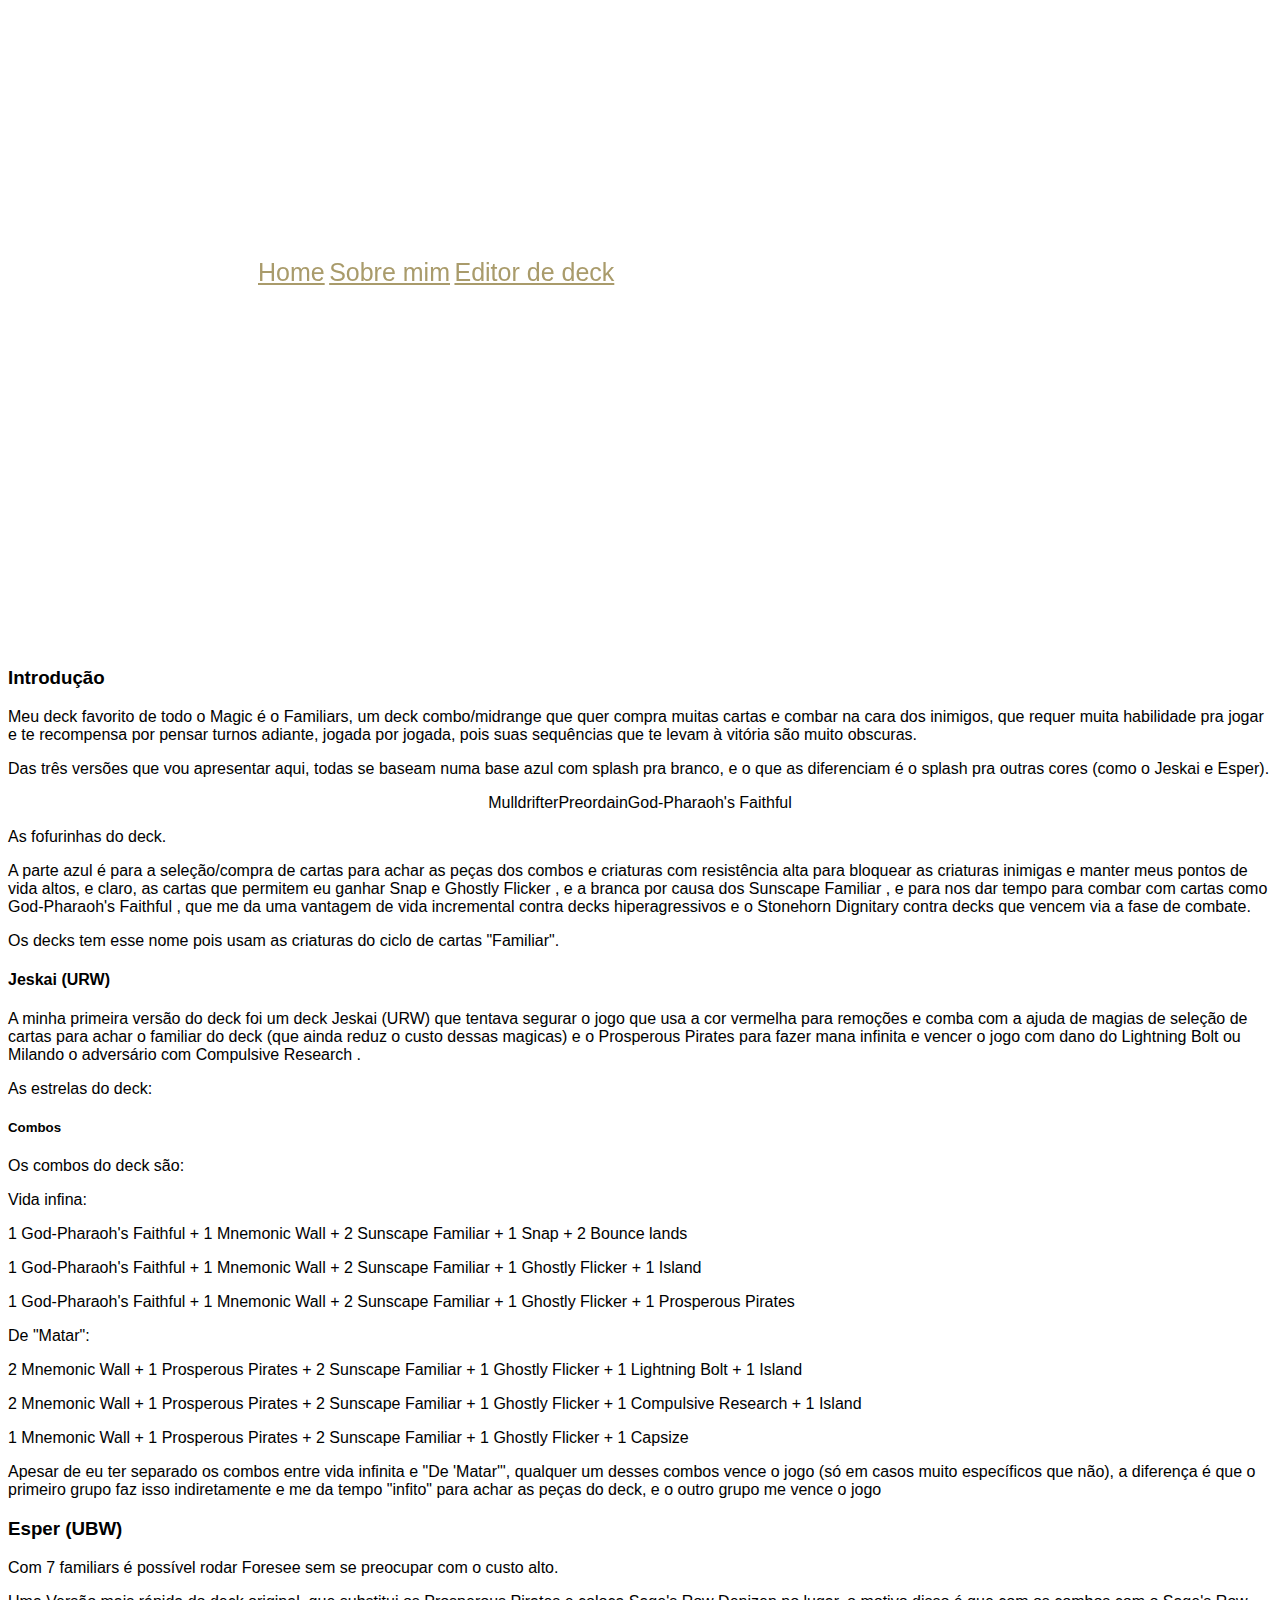
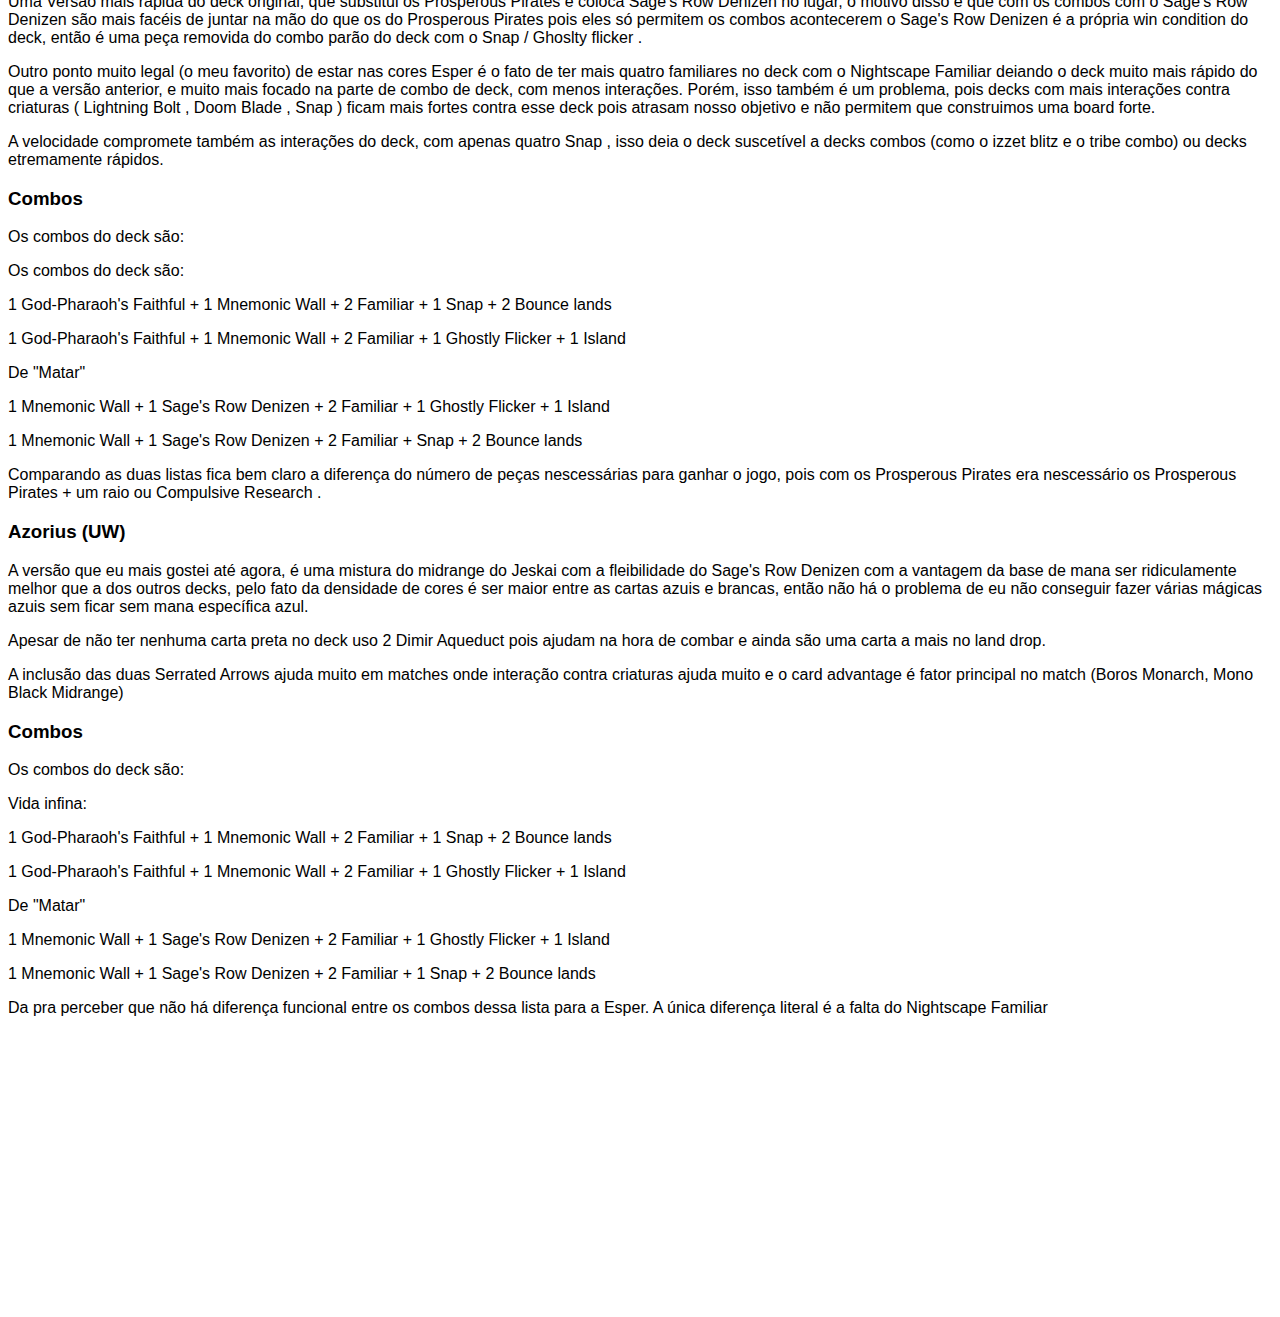
==== commit 2d62729a: "Merge pull request #5 from Treeek/bootstrap" ====
--- a/index.html
+++ b/index.html
@@ -2,133 +2,415 @@
 <html lang="pt-br">
 
 <head>
-    <title>Mtg Familiar</title>
     <meta charset="utf-8">
     <meta name="viewport" content="width=device-width, initial-scale=1, shrink-to-fit=no">
-    <link rel="stylesheet" href="../css/normalize.css">
-    <link rel="stylesheet" href="../css/sakura.css">
-    <link rel="stylesheet" href="../css/estilo.css">
+    <link rel="stylesheet" href="https://stackpath.bootstrapcdn.com/bootstrap/4.1.3/css/bootstrap.min.css" integrity="sha384-MCw98/SFnGE8fJT3GXwEOngsV7Zt27NXFoaoApmYm81iuXoPkFOJwJ8ERdknLPMO"
+        crossorigin="anonymous">
+    <link rel="stylesheet" href="./css/estilo.css">
+    <link href="https://fonts.googleapis.com/css?family=Allan" rel="stylesheet">
+    <link href="https://fonts.googleapis.com/css?family=Cardo" rel="stylesheet">
+    <title>mtg Familiar</title>
+
 </head>
 
 <body>
-    <h2>Minha história com o formato Pauper</h2>
-    <img src="../imagens/Fiel_arte.jpg" alt="">
-    <h3>Introdução</h3>
-    <p>Meu deck favorito de todo o Magic é o Familiars, um deck combo/midrange que quer compra muitas cartas e combar
-        na cara dos inimigos, que requer muita habilidade pra jogar e te recompensa por pensar turnos adiante, jogada
-        por jogada, pois suas sequências que te levam à vitória são muito obscuras.</p>
-    <p>Das três versões que vou apresentar aqui, todas se baseam numa base azul com splash pra branco, e o que as
-        diferenciam é o splash pra outras cores (como o Jeskai e Esper).</p>
-    <p>As fofurinhas do deck.</p>
-    <div class="display-cartas">
-        <img-carta>Mulldrifter</img-carta>
-        <img-carta>Preordain</img-carta>
-        <img-carta>God-Pharaoh's Faithful</img-carta>
+    <div class="container-fluid" id="background">
+        <nav class="nav justify-content-center fixed-top ">
+            <a class="nav-link" href="./index.html">Home</a>
+            <a class="nav-link" href="#">Sobre mim</a>
+            <a class="nav-link" href="#">Editor de deck</a>
+        </nav>
+        <header id="header" class="row align-items-center">
+            <div class="mx-auto align-middle tituloHeader">
+                <h1>Minha história com o formato pauper</h1>
+            </div>
+        </header>
     </div>
-    <p>A parte azul é para a seleção/compra de cartas para achar as peças dos combos e criaturas com resistência alta
-        para bloquear as criaturas inimigas e manter meus pontos de vida altos, e claro, as cartas que permitem eu
-        ganhar <carta->Snap</carta-> e <carta->Ghostly flicker</carta-> , e a branca por causa dos <carta->Sunscape
-            Familiar</carta-> , e para nos dar
-        tempo para combar
-        com cartas como <carta->God-Pharaoh's Faithful</carta-> , que me da uma vantagem de vida incremental contra
-        decks
-        hiperagressivos e o <carta->Stonehorn Dignitary</carta-> contra decks que vencem via a fase de combate.</p>
-    <p>Os decks tem esse nome pois usam as criaturas do ciclo de cartas "Familiar".</p>
-    <h4>Jeskai (URW)</h4>
-    <p>A minha primeira versão do deck foi um deck Jeskai (URW) que tentava segurar o jogo que usa a cor vermelha para
-        remoções e comba com a ajuda de magias de seleção de cartas para achar o familiar do deck (que ainda reduz o
-        custo dessas magicas) e o <carta->Prosperous Pirates</carta-> para fazer mana infinita e vencer o jogo com dano
-        do Raio ou
-        Milando o adversário com <carta->Compulsive Research</carta-> . </p>
-    <p>As estrelas do deck:</p>
-    <h5>Combos</h5>
-    <p>Os combos do deck são:</p>
-    <p>Vida infina: </p>
-    <p>1 <carta->God-Pharaoh's Faithful</carta-> + 1 <carta->Mnemonic Wall</carta-> + 2 <carta->Sunscape Familiar</carta->
-        + 1 <carta->Snap</carta->
-        + 2 Bounce lands </p>
-    <p>1 <carta->God-Pharaoh's Faithful</carta-> + 1 <carta->Mnemonic Wall</carta-> + 2 <carta->Sunscape Familiar</carta->
-        + 1 <carta->Ghostly flicker</carta->
-        + 1 Island</p>
-    <p>1 <carta->God-Pharaoh's Faithful</carta-> + 1 <carta->Mnemonic Wall</carta-> + 2 <carta->Sunscape Familiar</carta->
-        + 1 <carta->Ghostly flicker</carta->
-        + 1 <carta->Prosperous Pirates</carta->
-    </p>
-    <p>De "Matar":</p>
-    <p>2 <carta->Mnemonic Wall</carta-> + 1 <carta->Prosperous Pirates</carta-> + 2 <carta->Sunscape Familiar</carta->
-        + 1 <carta->Ghostly flicker</carta-> + 1 <carta->Lightning Bolt</carta-> + 1 Island
-    </p>
-    <p>2 <carta->Mnemonic Wall</carta-> + 1 <carta->Prosperous Pirates</carta-> + 2 <carta->Sunscape Familiar</carta->
-        + 1 <carta->Ghostly flicker</carta-> + 1 <carta->Compulsive Research</carta-> + 1
-        Island </p>
-    <p>1 <carta->Mnemonic Wall</carta-> + 1 <carta->Prosperous Pirates</carta-> + 2 <carta->Sunscape Familiar</carta->
-        + 1 <carta->Ghostly flicker</carta-> + 1 Capsize </p>
-    <p>Apesar de eu ter separado os combos entre vida infinita e "De 'Matar'", qualquer um desses combos vence o jogo
-        (só em casos muito específicos que não), a diferença é que o primeiro grupo faz isso indiretamente e me da
-        tempo "infito" para achar as peças do deck, e o outro grupo me vence o jogo </p>
-    <h3>Esper (UBW)</h3>
-    <p>Com 7 familiars é possível rodar Foresee sem se preocupar com o custo alto.</p>
-    <p>Uma Versão mais rápida do deck original, que substitui os <carta->Prosperous Pirates</carta-> e coloca <carta->Sage's
-            Row Denizen</carta-> no
-        lugar, o motivo disso é que com os combos com o <carta->Sage's Row Denizen</carta-> são mais facéis de juntar
-        na mão do que os
-        do <carta->Prosperous Pirates</carta-> pois eles só permitem os combos acontecerem o <carta->Sage's Row Denizen</carta->
-        é a própria win
-        condition do deck, então é uma peça removida do combo parão do deck com o <carta->Snap</carta-> / <carta->Ghostly
-            flicker</carta->. </p>
-    <p>Outro ponto muito legal (o meu favorito) de estar nas cores Esper é o fato de ter mais quatro familiares no deck
-        com o <carta->Nightscape Familiar</carta-> deiando o deck muito mais rápido do que a versão anterior, e muito
-        mais focado na
-        parte de combo de deck, com menos interações. Porém, isso também é um problema, pois decks com mais interações
-        contra criaturas ( <carta->Lightning Bolt</carta-> , Doom Blade , <carta->Snap</carta-> ) ficam mais fortes
-        contra esse deck
-        pois atrasam nosso
-        objetivo e não permitem que construimos uma board forte.</p>
-    <p>A velocidade compromete também as interações do deck, com apenas quatro <carta->Snap</carta-> , isso deia o deck
-        suscetível a
-        decks combos (como o izzet blitz e o tribe combo) ou decks etremamente rápidos.</p>
-
-    <h3>Combos</h3>
-    <p>Os combos do deck são:</p>
-    <p>Os combos do deck são:</p>
-    <p>1 <carta->God-Pharaoh's Faithful</carta-> + 1 <carta->Mnemonic Wall</carta-> + 2 Familiar + 1 <carta->Snap</carta->
-        + 2 Bounce lands </p>
-    <p>1 <carta->God-Pharaoh's Faithful</carta-> + 1 <carta->Mnemonic Wall</carta-> + 2 Familiar + 1 <carta->Ghostly
-            flicker</carta-> + 1 Island</p>
-    <p>De "Matar" </p>
-    <p>1 <carta->Mnemonic Wall</carta-> + 1 <carta->Sage's Row Denizen</carta-> + 2 Familiar + 1 <carta->Ghostly
-            flicker</carta-> + 1 Island </p>
-    <p>1 <carta->Mnemonic Wall</carta-> + 1 <carta->Sage's Row Denizen</carta-> + 2 Familiar + <carta->Snap</carta->
-        + 2 Bounce lands </p>
-    <p>Comparando as duas listas fica bem claro a diferença do número de peças nescessárias para ganhar o jogo, pois
-        com os <carta->Prosperous Pirates</carta-> era nescessário os <carta->Prosperous Pirates</carta-> + um raio ou
-        <carta->Compulsive Research</carta-> .</p>
-    <h3>Azorius (UW)</h3>
-    <p>A versão que eu mais gostei até agora, é uma mistura do midrange do Jeskai com a fleibilidade do Sage's Row
-        Denizen com a vantagem da base de mana ser ridiculamente melhor que a dos outros decks, pelo fato da densidade
-        de cores é ser maior entre as cartas azuis e brancas, então não há o problema de eu não conseguir fazer várias
-        mágicas azuis sem ficar sem mana específica azul. </p>
-    <p>Apesar de não ter nenhuma carta preta no deck uso 2 Dimir Aqueduct pois ajudam na hora de combar e ainda são uma
-        carta a mais no land drop. </p>
-    <p>A inclusão das duas Serrated Arrows ajuda muito em matches onde interação contra criaturas ajuda muito e o card
-        advantage é fator principal no match (Boros Monarch, Mono Black Midrange)</p>
-    <h3>Combos</h3>
-    <p>Os combos do deck são: </p>
-    <p>Vida infina: </p>
-    <p>1 <carta->God-Pharaoh's Faithful</carta-> + 1 <carta->Mnemonic Wall</carta-> + 2 Familiar + 1 <carta->Snap</carta->
-        + 2 Bounce lands </p>
-    <p>1 <carta->God-Pharaoh's Faithful</carta-> + 1 <carta->Mnemonic Wall</carta-> + 2 Familiar + 1 <carta->Ghostly
-            flicker</carta-> + 1 Island </p>
-    <p>De "Matar"</p>
-    <p>1 <carta->Mnemonic Wall</carta-> + 1 <carta->Sage's Row Denizen</carta-> + 2 Familiar + 1 <carta->Ghostly
-            flicker</carta-> + 1 Island </p>
-    <p>1 <carta->Mnemonic Wall</carta-> + 1 <carta->Sage's Row Denizen</carta-> + 2 Familiar + 1 <carta->Snap</carta->
-        + 2 Bounce lands </p>
-    <p>Da pra perceber que não há diferença funcional entre os combos dessa lista para a Esper. A única diferença
-        literal é a falta do <carta->Nightscape Familiar</carta->
-    </p>
-
+    <article>
+        <div class="container">
+            <div class="row">
+                <div class="col-lg-8 col-md-10 mx-auto">
+                    <h3>Introdução</h3>
+                    <p>Meu deck favorito de todo o Magic é o Familiars, um deck combo/midrange que quer compra muitas
+                        cartas e
+                        combar
+                        na cara dos inimigos, que requer muita habilidade pra jogar e te recompensa por pensar turnos
+                        adiante,
+                        jogada
+                        por jogada, pois suas sequências que te levam à vitória são muito obscuras.
+                    </p>
+                    <p>Das três versões que vou apresentar aqui, todas se baseam numa base azul com splash pra branco,
+                        e o
+                        que
+                        as
+                        diferenciam é o splash pra outras cores (como o Jeskai e Esper).
+                    </p>
+                    <div class="display-cartas">
+                            <img-carta>Mulldrifter</img-carta>
+                            <img-carta>Preordain</img-carta>
+                            <img-carta>God-Pharaoh's Faithful</img-carta>
+                    </div>
+                    <p>As fofurinhas do deck.</p>
+                    <p>
+                        A parte azul é para a seleção/compra de cartas para achar as peças dos combos e criaturas com
+                        resistência
+                        alta
+                        para bloquear as criaturas inimigas e manter meus pontos de vida altos, e claro, as cartas que
+                        permitem
+                        eu
+                        ganhar
+                        <carta->Snap</carta->
+                        e
+                        <carta->Ghostly Flicker</carta->
+                        , e a branca por causa dos
+                        <carta->Sunscape
+                            Familiar
+                        </carta->
+                        , e
+                        para
+                        nos
+                        dar
+                        tempo para combar
+                        com cartas como
+                        <carta->God-Pharaoh's Faithful</carta->
+                        , que me da uma vantagem de vida
+                        incremental contra decks
+                        hiperagressivos e o
+                        <carta->Stonehorn Dignitary</carta->
+                        contra decks que vencem via a fase de
+                        combate.
+                    </p>
+                    <p>Os decks tem esse nome pois usam as criaturas do ciclo de cartas "Familiar".</p>
+                    <h4>Jeskai (URW)</h4>
+                    <p>
+                        A minha primeira versão do deck foi um deck Jeskai (URW) que tentava segurar o jogo que usa a
+                        cor
+                        vermelha
+                        para
+                        remoções e comba com a ajuda de magias de seleção de cartas para achar o familiar do deck (que
+                        ainda
+                        reduz
+                        o
+                        custo dessas magicas) e o
+                        <carta->Prosperous Pirates</carta->
+                        para fazer mana infinita e vencer
+                        o
+                        jogo com dano do
+                        <carta->Lightning Bolt</carta->
+                        ou
+                        Milando o adversário com
+                        <carta->Compulsive Research</carta->
+                        .
+                    </p>
+                    <p>As estrelas do deck:</p>
+                    <h5>Combos</h5>
+                    <p>Os combos do deck são:</p>
+                    <p>Vida infina: </p>
+                    <p>
+                        1
+                        <carta->God-Pharaoh's Faithful</carta->
+                        + 1
+                        <carta->Mnemonic Wall</carta->
+                        + 2
+                        <carta->Sunscape
+                            Familiar
+                        </carta->
+                        + 1
+                        <carta->Snap</carta->
+                        + 2 Bounce lands
+                    </p>
+                    <p>
+                        1
+                        <carta->God-Pharaoh's Faithful</carta->
+                        + 1
+                        <carta->Mnemonic Wall</carta->
+                        + 2
+                        <carta->Sunscape
+                            Familiar
+                        </carta->
+                        + 1
+                        <carta->Ghostly
+                            Flicker
+                        </carta->
+                        + 1
+                        <carta->Island</carta->
+                    </p>
+                    <p>
+                        1
+                        <carta->God-Pharaoh's Faithful</carta->
+                        + 1
+                        <carta->Mnemonic Wall</carta->
+                        + 2
+                        <carta->Sunscape
+                            Familiar
+                        </carta->
+                        + 1
+                        <carta->Ghostly
+                            Flicker
+                        </carta->
+                        + 1
+                        <carta->Prosperous Pirates</carta->
+                    </p>
+                    <p>De "Matar":</p>
+                    <p>
+                        2
+                        <carta->Mnemonic Wall</carta->
+                        + 1
+                        <carta->Prosperous Pirates</carta->
+                        + 2
+                        <carta->Sunscape
+                            Familiar
+                        </carta->
+                        + 1
+                        <carta->Ghostly
+                            Flicker
+                        </carta->
+                        + 1 Lightning Bolt
+                        + 1
+                        <carta->Island</carta->
+                    </p>
+                    <p>
+                        2
+                        <carta->Mnemonic Wall</carta->
+                        + 1
+                        <carta->Prosperous Pirates</carta->
+                        + 2
+                        <carta->Sunscape
+                            Familiar
+                        </carta->
+                        + 1
+                        <carta->Ghostly
+                            Flicker
+                        </carta->
+                        + 1 Compulsive
+                        Research
+                        + 1
+                        <carta->Island</carta->
+                    </p>
+                    <p>
+                        1
+                        <carta->Mnemonic Wall</carta->
+                        + 1
+                        <carta->Prosperous Pirates</carta->
+                        + 2
+                        <carta->Sunscape
+                            Familiar
+                        </carta->
+                        + 1
+                        <carta->Ghostly
+                            Flicker
+                        </carta->
+                        + 1 Capsize
+                    </p>
+                    <p>Apesar de eu ter separado os combos entre vida infinita e "De 'Matar'", qualquer um desses
+                        combos
+                        vence
+                        o
+                        jogo
+                        (só em casos muito específicos que não), a diferença é que o primeiro grupo faz isso
+                        indiretamente
+                        e me
+                        da
+                        tempo "infito" para achar as peças do deck, e o outro grupo me vence o jogo
+                    </p>
+                    <h3>Esper (UBW)</h3>
+                    <p>Com 7 familiars é possível rodar Foresee sem se preocupar com o custo alto.</p>
+                    <p>
+                        Uma Versão mais rápida do deck original, que substitui os
+                        <carta->Prosperous Pirates</carta->
+                        e
+                        coloca Sage's Row
+                        Denizen
+                        no
+                        lugar, o motivo disso é que com os combos com o
+                        <carta->Sage's Row Denizen</carta->
+                        são mais
+                        facéis de juntar na mão
+                        do
+                        que
+                        os
+                        do
+                        <carta->Prosperous Pirates</carta->
+                        pois eles só permitem os combos acontecerem o Sage's Row
+                        Denizen é a própria
+                        win
+                        condition do deck, então é uma peça removida do combo parão do deck com o
+                        <carta->Snap</carta->
+                        /
+                        Ghoslty
+                        flicker .
+                    </p>
+                    <p>
+                        Outro ponto muito legal (o meu favorito) de estar nas cores Esper é o fato de ter mais quatro
+                        familiares
+                        no
+                        deck
+                        com o Nightscape Familiar deiando o deck muito mais rápido do que a versão anterior, e muito
+                        mais
+                        focado na
+                        parte de combo de deck, com menos interações. Porém, isso também é um problema, pois decks com
+                        mais
+                        interações
+                        contra criaturas ( Lightning Bolt , Doom Blade ,
+                        <carta->Snap</carta->
+                        ) ficam mais fortes
+                        contra
+                        esse
+                        deck
+                        pois atrasam nosso
+                        objetivo e não permitem que construimos uma board forte.
+                    </p>
+                    <p>
+                        A velocidade compromete também as interações do deck, com apenas quatro
+                        <carta->Snap</carta->
+                        ,
+                        isso
+                        deia o
+                        deck
+                        suscetível a
+                        decks combos (como o izzet blitz e o tribe combo) ou decks etremamente rápidos.
+                    </p>
+                    <h3>Combos</h3>
+                    <p>Os combos do deck são:</p>
+                    <p>Os combos do deck são:</p>
+                    <p>
+                        1
+                        <carta->God-Pharaoh's Faithful</carta->
+                        + 1
+                        <carta->Mnemonic Wall</carta->
+                        + 2 Familiar + 1
+                        <carta->Snap</carta->
+                        + 2 Bounce lands
+                    </p>
+                    <p>
+                        1
+                        <carta->God-Pharaoh's Faithful</carta->
+                        + 1
+                        <carta->Mnemonic Wall</carta->
+                        + 2 Familiar + 1
+                        <carta->Ghostly Flicker</carta->
+                        + 1
+                        <carta->Island</carta->
+                    </p>
+                    <p>De "Matar" </p>
+                    <p>
+                        1
+                        <carta->Mnemonic Wall</carta->
+                        + 1
+                        <carta->Sage's Row Denizen</carta->
+                        + 2 Familiar + 1
+                        <carta->Ghostly Flicker</carta->
+                        + 1
+                        <carta->Island</carta->
+                    </p>
+                    <p>
+                        1
+                        <carta->Mnemonic Wall</carta->
+                        + 1
+                        <carta->Sage's Row Denizen</carta->
+                        + 2 Familiar +
+                        <carta->Snap</carta->
+                        + 2 Bounce lands
+                    </p>
+                    <p>
+                        Comparando as duas listas fica bem claro a diferença do número de peças nescessárias para
+                        ganhar
+                        o
+                        jogo,
+                        pois
+                        com os
+                        <carta->Prosperous Pirates</carta->
+                        era nescessário os
+                        <carta->Prosperous Pirates</carta->
+                        +
+                        um raio ou
+                        <carta->Compulsive Research</carta->
+                        .
+                    </p>
+                    <h3>Azorius (UW)</h3>
+                    <p>A versão que eu mais gostei até agora, é uma mistura do midrange do Jeskai com a fleibilidade do
+                        Sage's
+                        Row
+                        Denizen com a vantagem da base de mana ser ridiculamente melhor que a dos outros decks, pelo
+                        fato
+                        da
+                        densidade
+                        de cores é ser maior entre as cartas azuis e brancas, então não há o problema de eu não
+                        conseguir
+                        fazer
+                        várias
+                        mágicas azuis sem ficar sem mana específica azul.
+                    </p>
+                    <p>Apesar de não ter nenhuma carta preta no deck uso 2 Dimir Aqueduct pois ajudam na hora de combar
+                        e
+                        ainda
+                        são
+                        uma
+                        carta a mais no land drop.
+                    </p>
+                    <p>A inclusão das duas Serrated Arrows ajuda muito em matches onde interação contra criaturas ajuda
+                        muito e
+                        o
+                        card
+                        advantage é fator principal no match (Boros Monarch, Mono Black Midrange)
+                    </p>
+                    <h3>Combos</h3>
+                    <p>Os combos do deck são: </p>
+                    <p>Vida infina: </p>
+                    <p>
+                        1
+                        <carta->God-Pharaoh's Faithful</carta->
+                        + 1
+                        <carta->Mnemonic Wall</carta->
+                        + 2 Familiar + 1
+                        <carta->Snap</carta->
+                        + 2 Bounce lands
+                    </p>
+                    <p>
+                        1
+                        <carta->God-Pharaoh's Faithful</carta->
+                        + 1
+                        <carta->Mnemonic Wall</carta->
+                        + 2 Familiar + 1
+                        <carta->Ghostly Flicker</carta->
+                        + 1
+                        <carta->Island</carta->
+                    </p>
+                    <p>De "Matar"</p>
+                    <p>
+                        1
+                        <carta->Mnemonic Wall</carta->
+                        + 1
+                        <carta->Sage's Row Denizen</carta->
+                        + 2 Familiar + 1
+                        <carta->Ghostly Flicker</carta->
+                        + 1
+                        <carta->Island</carta->
+                    </p>
+                    <p>
+                        1
+                        <carta->Mnemonic Wall</carta->
+                        + 1
+                        <carta->Sage's Row Denizen</carta->
+                        + 2 Familiar + 1
+                        <carta->Snap</carta->
+                        + 2 Bounce lands
+                    </p>
+                    <p>Da pra perceber que não há diferença funcional entre os combos dessa lista para a Esper. A única
+                        diferença
+                        literal é a falta do Nightscape Familiar
+                    </p>
+                </div>
+            </div>
+        </div>
+    </article>
+    <script src="./javascript/carta-.js"></script>
+    <script src="https://code.jquery.com/jquery-3.3.1.slim.min.js" integrity="sha384-q8i/X+965DzO0rT7abK41JStQIAqVgRVzpbzo5smXKp4YfRvH+8abtTE1Pi6jizo"
+        crossorigin="anonymous"></script>
+    <script src="https://cdnjs.cloudflare.com/ajax/libs/popper.js/1.14.3/umd/popper.min.js" integrity="sha384-ZMP7rVo3mIykV+2+9J3UJ46jBk0WLaUAdn689aCwoqbBJiSnjAK/l8WvCWPIPm49"
+        crossorigin="anonymous"></script>
+    <script src="https://stackpath.bootstrapcdn.com/bootstrap/4.1.3/js/bootstrap.min.js" integrity="sha384-ChfqqxuZUCnJSK3+MXmPNIyE6ZbWh2IMqE241rYiqJxyMiZ6OW/JmZQ5stwEULTy"
+        crossorigin="anonymous"></script>
 </body>
-<script src="../javascript/carta-.js"></script>
 
 </html>--- a/css/estilo.css
+++ b/css/estilo.css
@@ -0,0 +1,101 @@
+#background {
+    padding: 250px;
+    margin-bottom: 50px;
+    background-position: center top;
+    background-image: url("../imagens/Fiel_arte.jpg");
+    filter: grayscale(0.5);
+}
+
+.nav a {
+    font-size: 25px;
+    color: #b89b3b;
+}
+
+.nav a:hover {
+    color: #ffffff;
+}
+
+#header {
+    color: #ffffff;
+    text-align: center;
+
+}
+
+.tituloHeader h1 {
+    font-weight: 800 !important;
+}
+
+.overlay {
+    position: absolute;
+    top: 0;
+    left: 0;
+    height: 100%;
+    width: 100%;
+    background-color: #212529;
+    opacity: 0.5;
+}
+
+body {
+    margin-bottom: 300px;
+}
+
+.tooltipCarta {
+    text-decoration: none;
+    position: relative;
+}
+
+.tooltipCarta span {
+    display: none;
+    -moz-border-radius: 6px;
+    -webkit-border-radius: 6px;
+    border-radius: 6px;
+    color: black;
+    background: white;
+    position: absolute;
+}
+
+.tooltipCarta span img {
+    max-width: 215px;
+    height: 315px;
+}
+
+.tooltipCarta:hover span {
+    display: flex;
+    position: absolute;
+    top: 0;
+    left: 0;
+    width: auto;
+    min-height: 128px;
+    border: 1px solid black;
+    margin-top: 0;
+    margin-left: 0;
+    overflow: hidden;
+    padding: 4px;
+    z-index: 100;
+}
+
+.display-cartas {
+    display: flex;
+    flex-wrap: nowrap;
+    justify-content: center;
+}
+
+.display-cartas img {
+    width: 215px;
+    height: 315px;
+    margin: 1px;
+}
+
+h1,
+h2,
+h3,
+h4,
+h5,
+h6 {
+    font-family: Verdana, Geneva, sans-serif;
+}
+
+p,
+div {
+    font-family: 'PT Sans', Helvetica, Arial, sans-serif;
+}
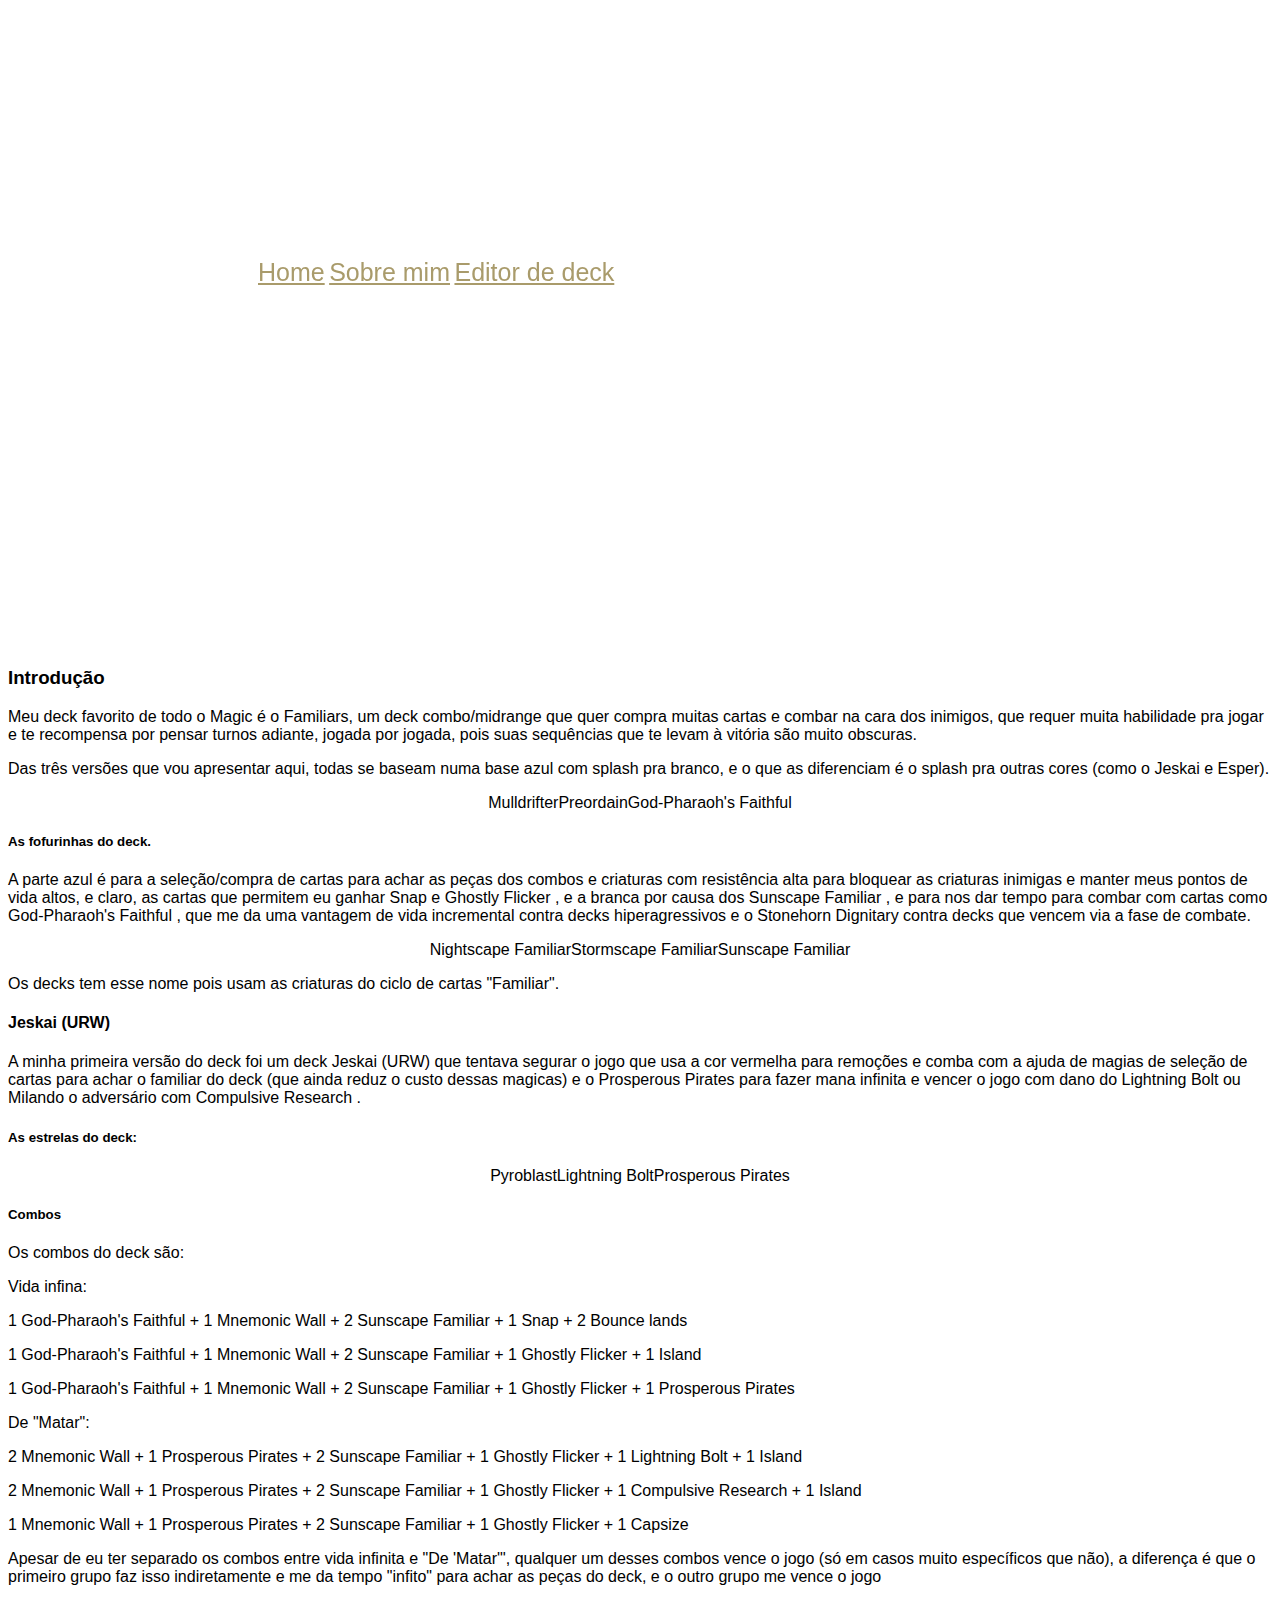
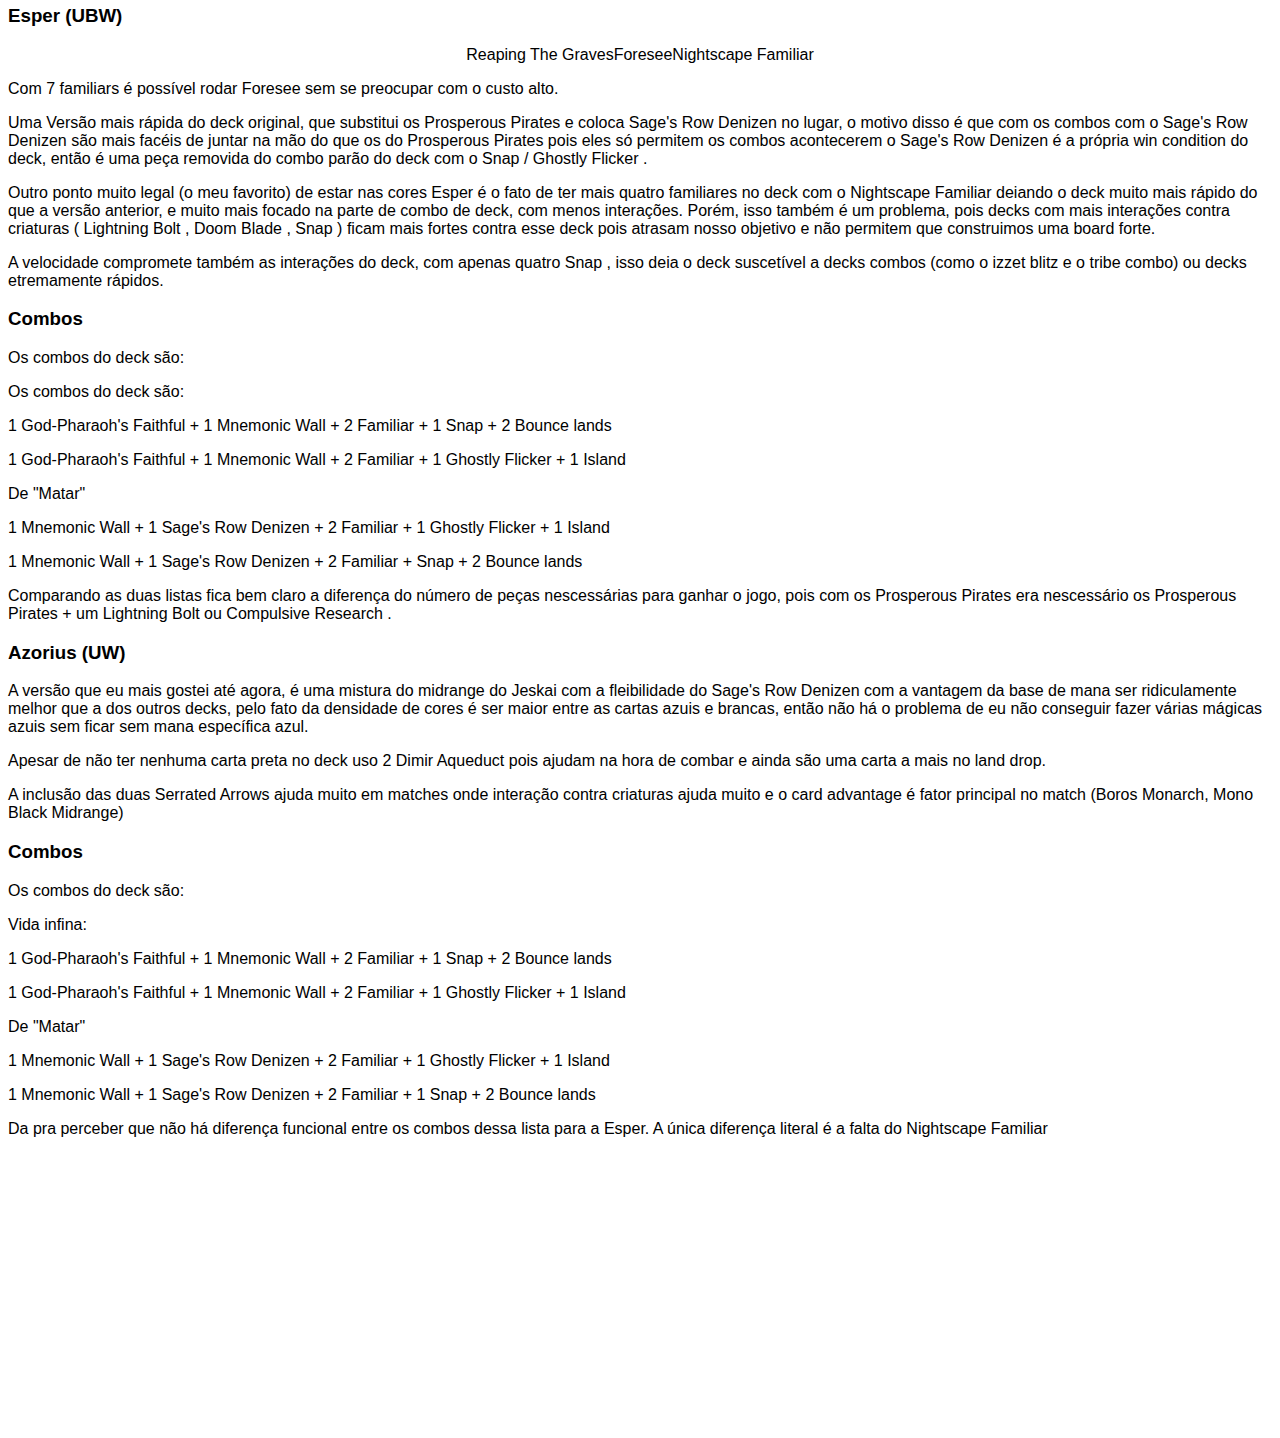
==== commit 0a7fb239: "add nav editor" ====
--- a/index.html
+++ b/index.html
@@ -14,11 +14,11 @@
 </head>
 
 <body>
-    <div class="container-fluid" id="background">
-        <nav class="nav justify-content-center fixed-top ">
-            <a class="nav-link" href="./index.html">Home</a>
-            <a class="nav-link" href="#">Sobre mim</a>
-            <a class="nav-link" href="#">Editor de deck</a>
+    <div class="container-fluid" id="background" style="background-image: url('../imagens/Fiel_arte.jpg');"> <nav
+        class="nav justify-content-center fixed-top ">
+        <a class="nav-link" href="./index.html">Home</a>
+        <a class="nav-link" href="./html/sobre.html">Sobre mim</a>
+        <a class="nav-link" href="./html/editor_de_deck.html">Editor de deck</a>
         </nav>
         <header id="header" class="row align-items-center">
             <div class="mx-auto align-middle tituloHeader">
@@ -46,11 +46,11 @@
                         diferenciam é o splash pra outras cores (como o Jeskai e Esper).
                     </p>
                     <div class="display-cartas">
-                            <img-carta>Mulldrifter</img-carta>
-                            <img-carta>Preordain</img-carta>
-                            <img-carta>God-Pharaoh's Faithful</img-carta>
+                        <img-carta>Mulldrifter</img-carta>
+                        <img-carta>Preordain</img-carta>
+                        <img-carta>God-Pharaoh's Faithful</img-carta>
                     </div>
-                    <p>As fofurinhas do deck.</p>
+                    <h5>As fofurinhas do deck.</h5>
                     <p>
                         A parte azul é para a seleção/compra de cartas para achar as peças dos combos e criaturas com
                         resistência
@@ -80,6 +80,11 @@
                         contra decks que vencem via a fase de
                         combate.
                     </p>
+                    <div class="display-cartas">
+                        <img-carta>Nightscape Familiar</img-carta>
+                        <img-carta>Stormscape Familiar</img-carta>
+                        <img-carta>Sunscape Familiar</img-carta>
+                    </div>
                     <p>Os decks tem esse nome pois usam as criaturas do ciclo de cartas "Familiar".</p>
                     <h4>Jeskai (URW)</h4>
                     <p>
@@ -102,7 +107,12 @@
                         <carta->Compulsive Research</carta->
                         .
                     </p>
-                    <p>As estrelas do deck:</p>
+                    <h5>As estrelas do deck:</h5>
+                    <div class="display-cartas">
+                        <img-carta>Pyroblast</img-carta>
+                        <img-carta>Lightning Bolt</img-carta>
+                        <img-carta>Prosperous Pirates</img-carta>
+                    </div>
                     <h5>Combos</h5>
                     <p>Os combos do deck são:</p>
                     <p>Vida infina: </p>
@@ -165,7 +175,7 @@
                         <carta->Ghostly
                             Flicker
                         </carta->
-                        + 1 Lightning Bolt
+                        + 1 <carta->Lightning Bolt</carta->
                         + 1
                         <carta->Island</carta->
                     </p>
@@ -182,8 +192,7 @@
                         <carta->Ghostly
                             Flicker
                         </carta->
-                        + 1 Compulsive
-                        Research
+                        + 1 <carta->Compulsive Research</carta->
                         + 1
                         <carta->Island</carta->
                     </p>
@@ -200,7 +209,7 @@
                         <carta->Ghostly
                             Flicker
                         </carta->
-                        + 1 Capsize
+                        + 1 <carta->Capsize</carta->
                     </p>
                     <p>Apesar de eu ter separado os combos entre vida infinita e "De 'Matar'", qualquer um desses
                         combos
@@ -214,13 +223,17 @@
                         tempo "infito" para achar as peças do deck, e o outro grupo me vence o jogo
                     </p>
                     <h3>Esper (UBW)</h3>
+                    <div class="display-cartas">
+                        <img-carta>Reaping The Graves</img-carta>
+                        <img-carta>Foresee</img-carta>
+                        <img-carta>Nightscape Familiar</img-carta>
+                    </div>
                     <p>Com 7 familiars é possível rodar Foresee sem se preocupar com o custo alto.</p>
                     <p>
                         Uma Versão mais rápida do deck original, que substitui os
                         <carta->Prosperous Pirates</carta->
                         e
-                        coloca Sage's Row
-                        Denizen
+                        coloca <carta->Sage's Row Denizen</carta->
                         no
                         lugar, o motivo disso é que com os combos com o
                         <carta->Sage's Row Denizen</carta->
@@ -236,22 +249,23 @@
                         win
                         condition do deck, então é uma peça removida do combo parão do deck com o
                         <carta->Snap</carta->
-                        /
-                        Ghoslty
-                        flicker .
+                        / <carta->Ghostly
+                            Flicker
+                        </carta->.
                     </p>
                     <p>
                         Outro ponto muito legal (o meu favorito) de estar nas cores Esper é o fato de ter mais quatro
                         familiares
                         no
                         deck
-                        com o Nightscape Familiar deiando o deck muito mais rápido do que a versão anterior, e muito
+                        com o <carta->Nightscape Familiar</carta-> deiando o deck muito mais rápido do que a versão
+                        anterior, e muito
                         mais
                         focado na
                         parte de combo de deck, com menos interações. Porém, isso também é um problema, pois decks com
                         mais
                         interações
-                        contra criaturas ( Lightning Bolt , Doom Blade ,
+                        contra criaturas ( <carta->Lightning Bolt</carta-> , <carta->Doom Blade</carta-> ,
                         <carta->Snap</carta->
                         ) ficam mais fortes
                         contra
@@ -323,7 +337,7 @@
                         era nescessário os
                         <carta->Prosperous Pirates</carta->
                         +
-                        um raio ou
+                        um <carta->Lightning Bolt</carta-> ou
                         <carta->Compulsive Research</carta->
                         .
                     </p>
@@ -341,14 +355,16 @@
                         várias
                         mágicas azuis sem ficar sem mana específica azul.
                     </p>
-                    <p>Apesar de não ter nenhuma carta preta no deck uso 2 Dimir Aqueduct pois ajudam na hora de combar
+                    <p>Apesar de não ter nenhuma carta preta no deck uso 2 <carta->Dimir Aqueduct</carta-> pois ajudam
+                        na hora de combar
                         e
                         ainda
                         são
                         uma
                         carta a mais no land drop.
                     </p>
-                    <p>A inclusão das duas Serrated Arrows ajuda muito em matches onde interação contra criaturas ajuda
+                    <p>A inclusão das duas <carta->Serrated Arrows</carta-> ajuda muito em matches onde interação
+                        contra criaturas ajuda
                         muito e
                         o
                         card
@@ -398,7 +414,7 @@
                     </p>
                     <p>Da pra perceber que não há diferença funcional entre os combos dessa lista para a Esper. A única
                         diferença
-                        literal é a falta do Nightscape Familiar
+                        literal é a falta do <carta->Nightscape Familiar</carta->
                     </p>
                 </div>
             </div>
--- a/css/estilo.css
+++ b/css/estilo.css
@@ -1,8 +1,7 @@
 #background {
     padding: 250px;
     margin-bottom: 50px;
-    background-position: center top;
-    background-image: url("../imagens/Fiel_arte.jpg");
+    background: no-repeat;
     filter: grayscale(0.5);
 }
 
